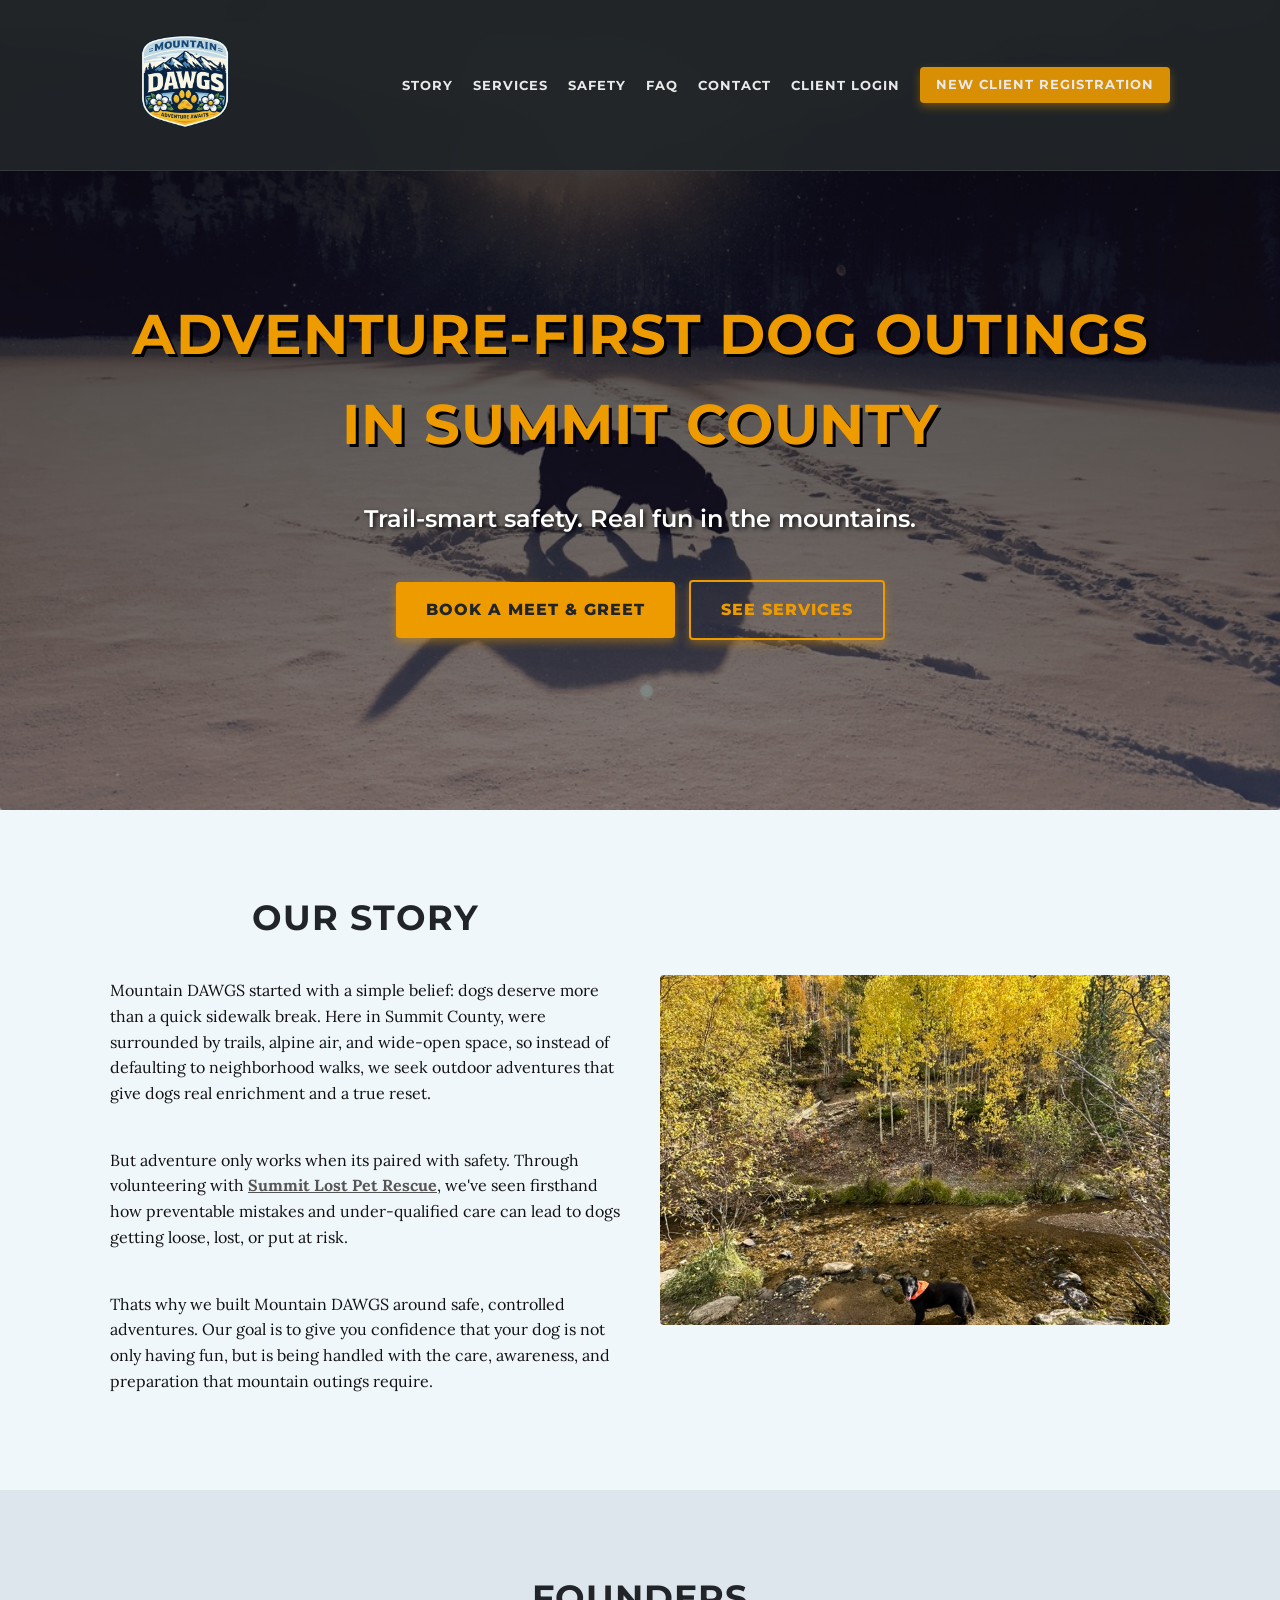
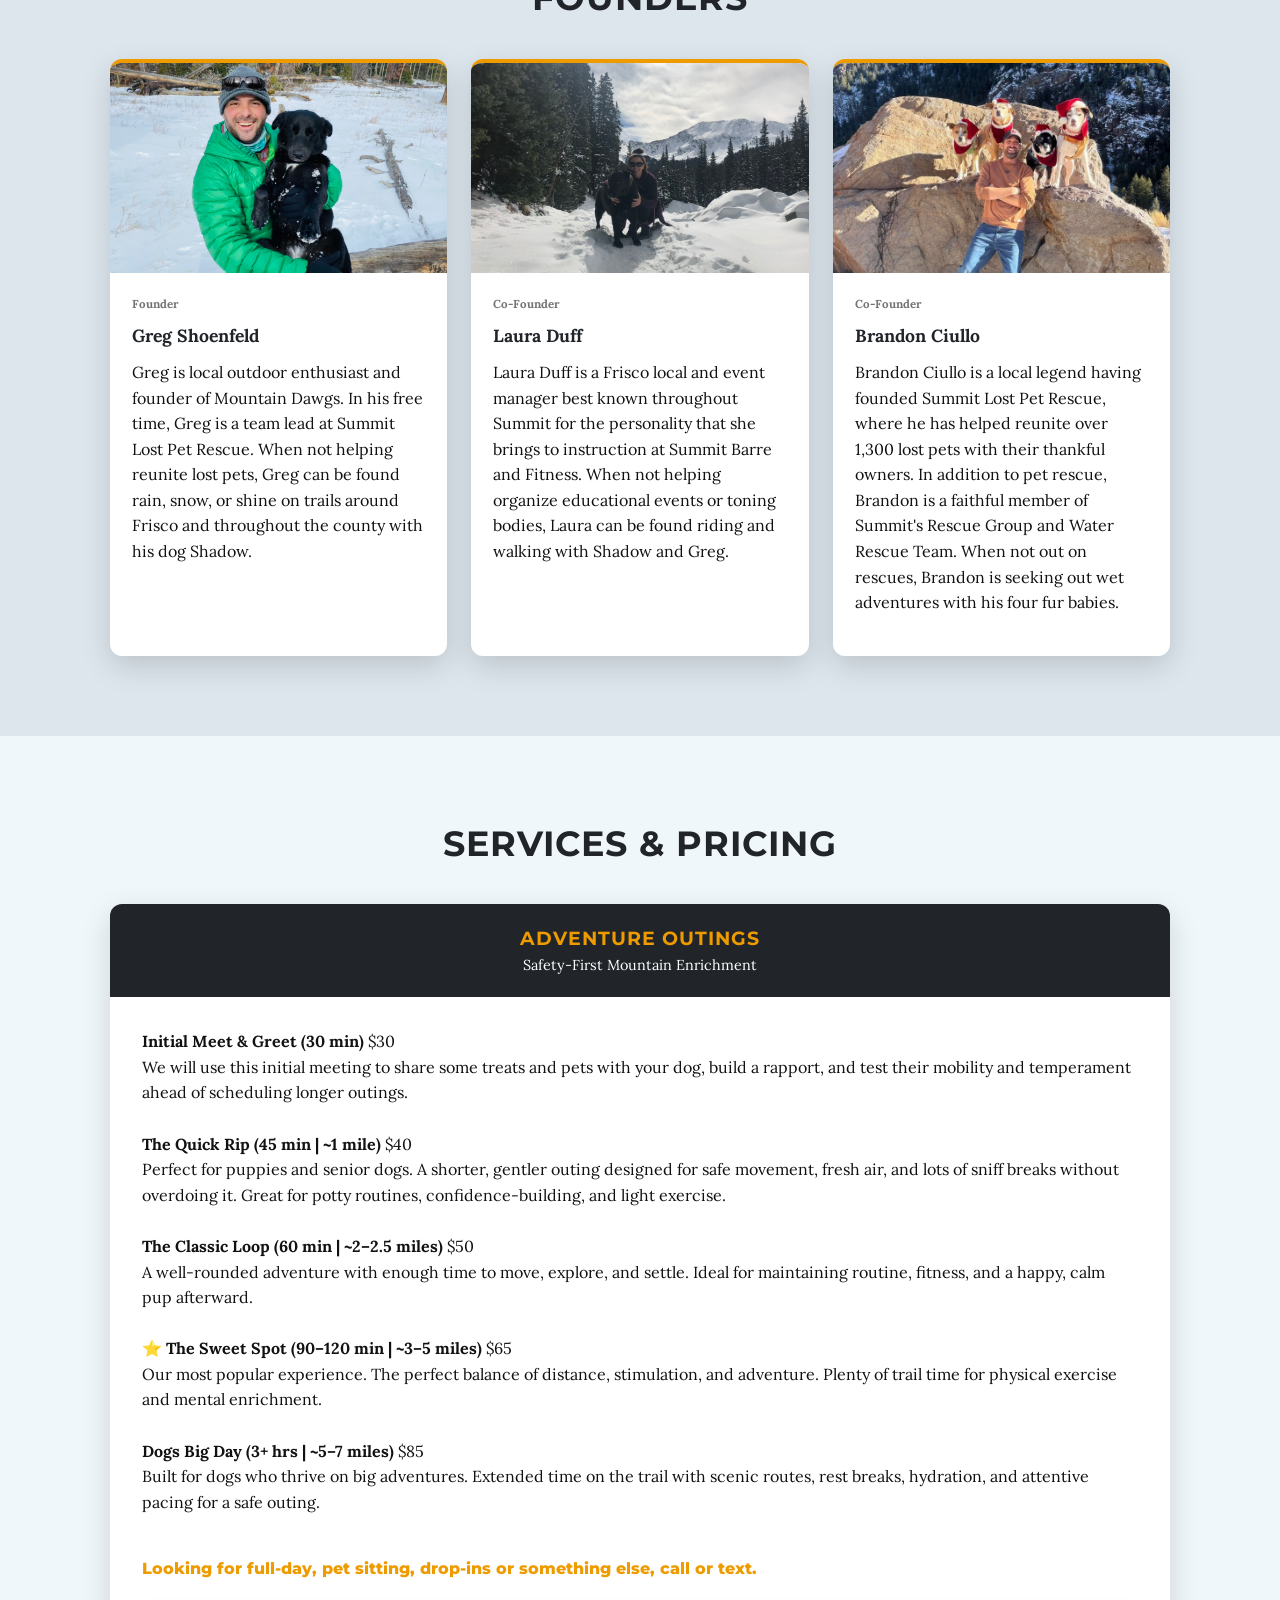
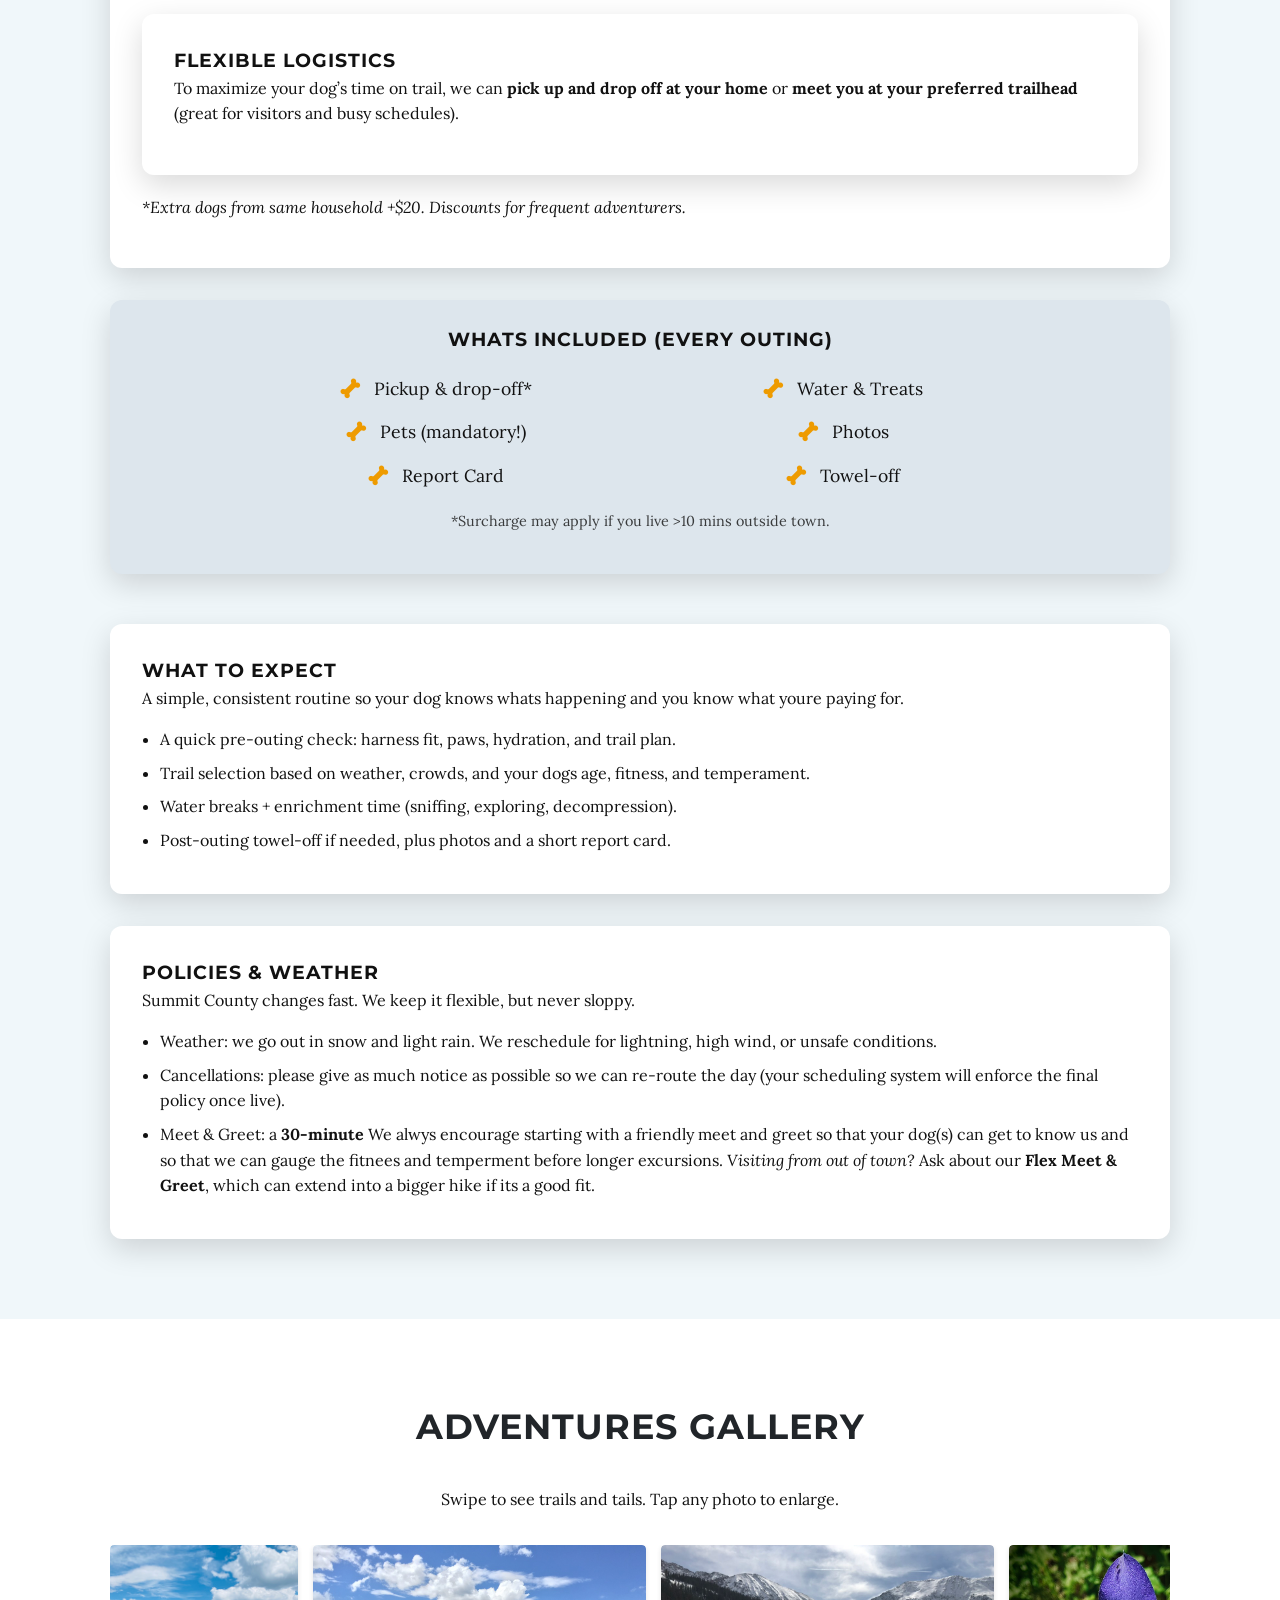
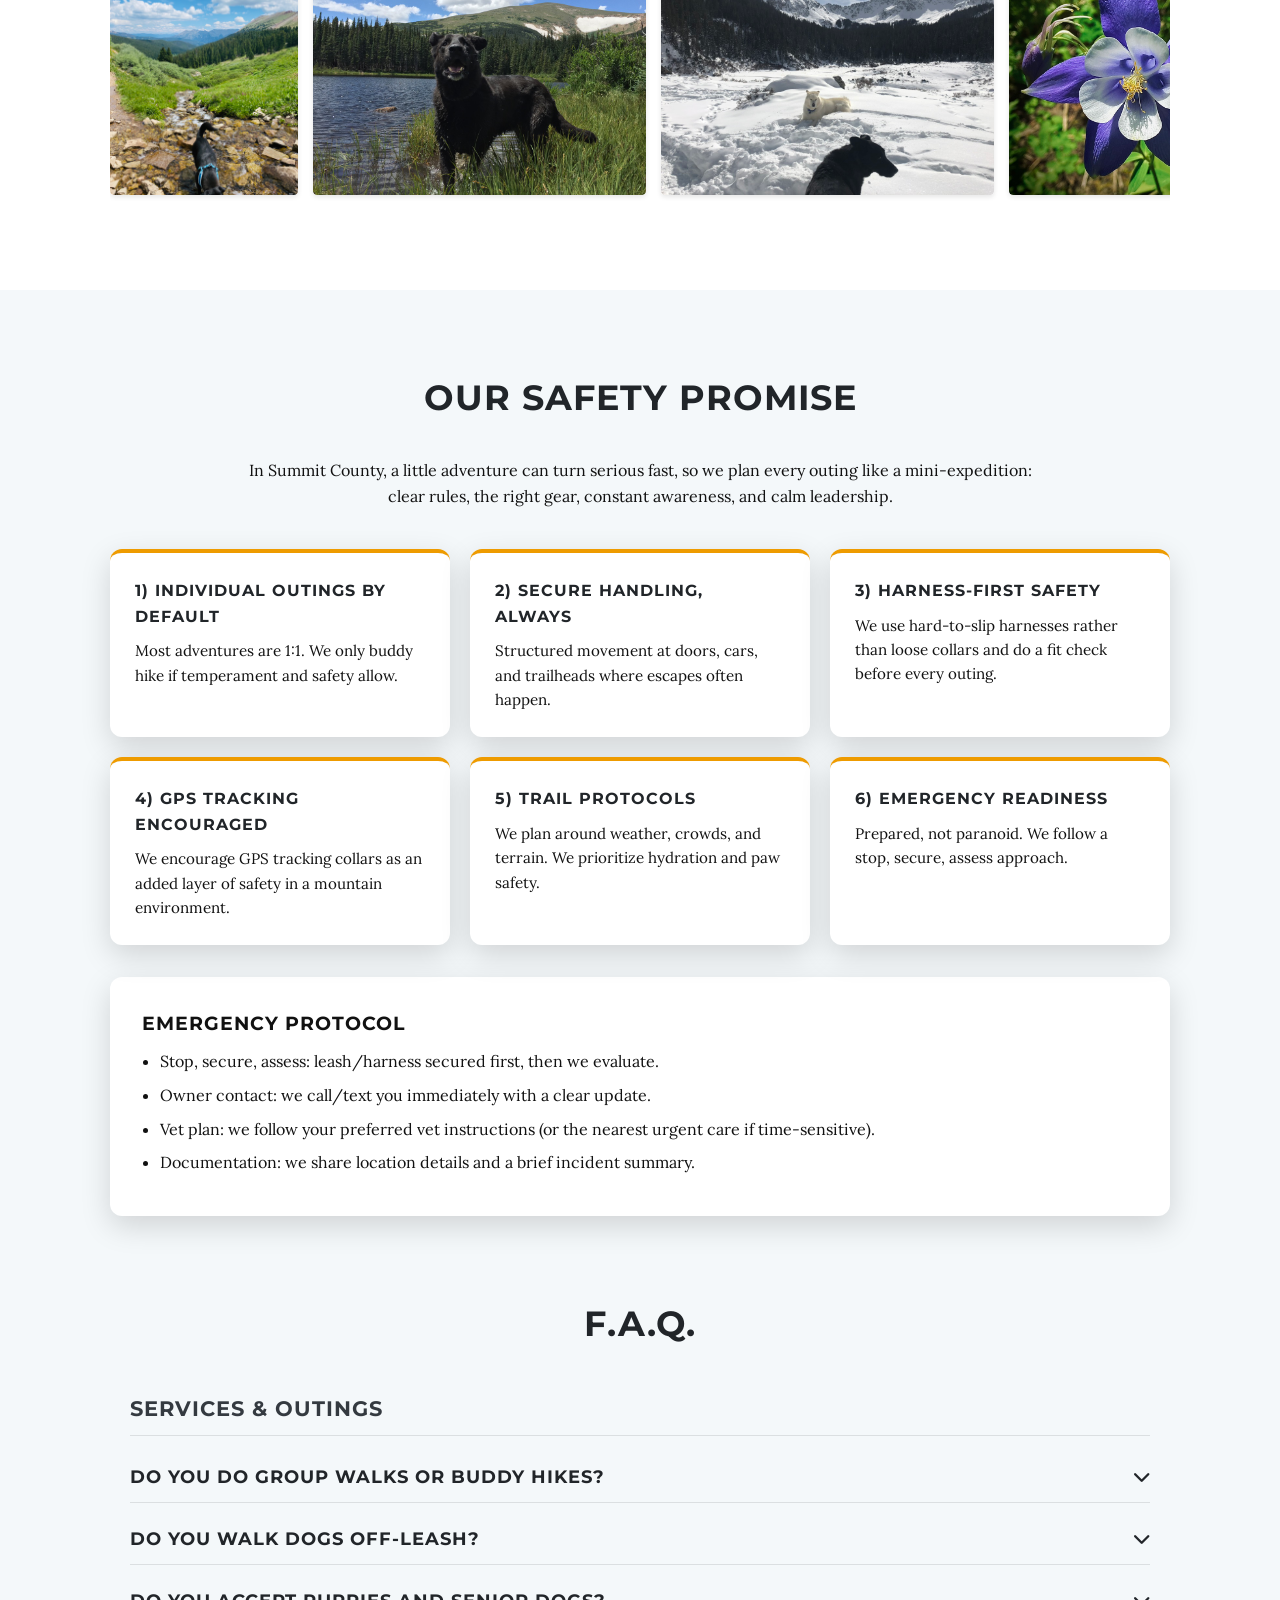
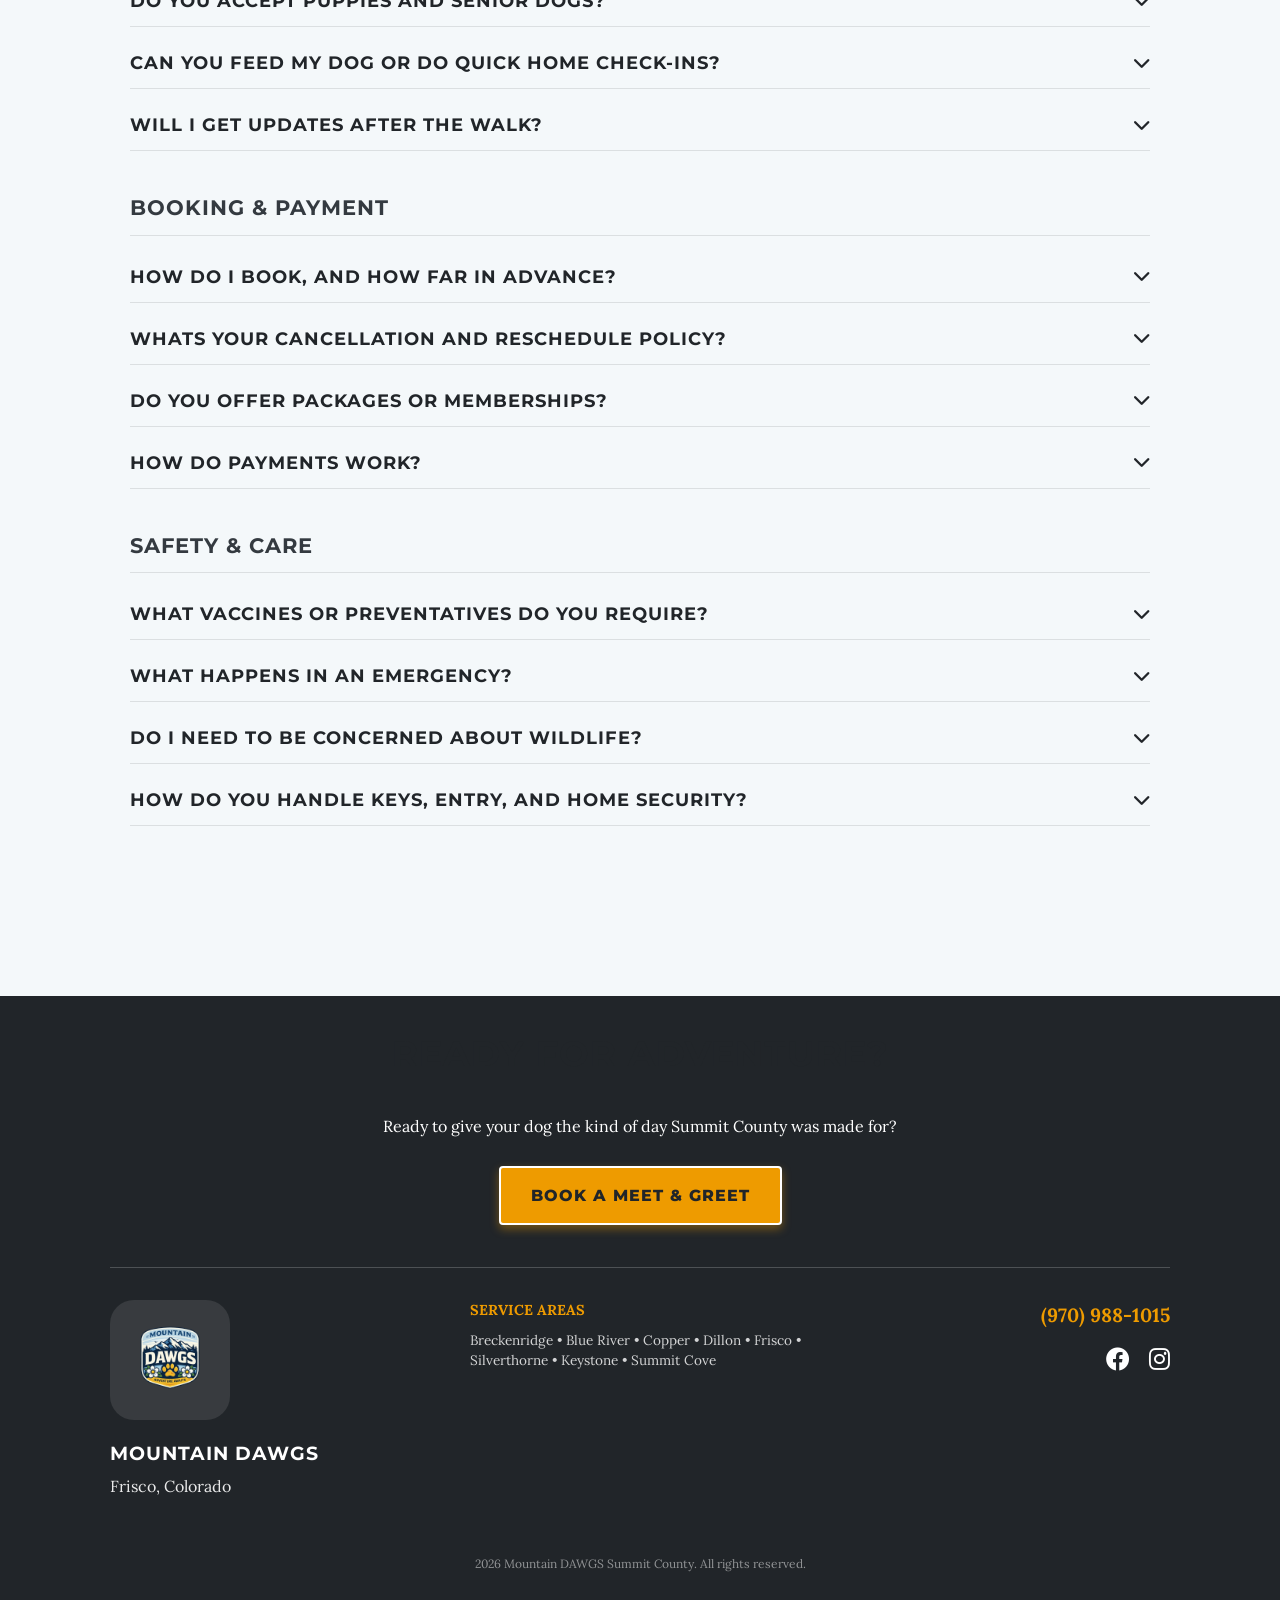
==== index.html @ 9ad0f48b "Update index.html" ====
<!DOCTYPE html>
<html lang="en">
<head>
<meta charset="utf-8"/>
<meta content="width=device-width, initial-scale=1.0" name="viewport"/>
<title>Mountain DAWGS | Summit County Dog Walking</title>
<meta content="Professional dog walking and adventure hiking in Summit County, Colorado. Serving Frisco, Breckenridge, Silverthorne, Dillon, Copper, and Keystone with GPS-tracked, safety-first mountain outings." name="description"/>
<meta content="dog walker Summit County, dog hiking Frisco, Breckenridge dog walking, pet services Silverthorne, adventure dog walks Colorado, dog sitting Dillon" name="keywords"/>
<meta content="Mountain DAWGS" name="author"/>

<meta content="Mountain DAWGS | Summit County Dog Adventures" property="og:title"/>
<meta content="Real mountain enrichment for your dog. GPS-tracked, safety-first outings in Frisco, Breckenridge, and beyond." property="og:description"/>
<meta content="website" property="og:type"/>
<meta content="https://www.mountaindawgs.co" property="og:url"/>
<meta content="images/logo.png" property="og:image"/>

<link href="https://fonts.googleapis.com" rel="preconnect"/>
<link crossorigin="" href="https://fonts.gstatic.com" rel="preconnect"/>
<link href="https://fonts.googleapis.com/css2?family=Lora:ital,wght@0,400;0,600;1,400&amp;family=Montserrat:wght@400;700;800&amp;display=swap" rel="stylesheet"/>
<link href="https://cdnjs.cloudflare.com/ajax/libs/font-awesome/6.0.0/css/all.min.css" rel="stylesheet"/>

<style>
        :root {
            /* --- "TRAIL RUNNER" PALETTE (Gold Edition) --- */
            --forest-green: #212529; 
            --slate-blue: #343A40;   
            --ochre: #EE9B00;        
            --cream: #F0F7FA;        
            --stone: #DDE6ED;        
            --text-dark: #111111;    
            --white: #ffffff;
            --space-xs: 8px;
            --space-sm: 16px;
            --space-md: 32px;
            --space-lg: 48px;
            --space-xl: 80px;
            --radius-std: 12px;
            --shadow-std: 0 10px 30px rgba(0,0,0,0.15);
        }

        * { box-sizing: border-box; margin: 0; padding: 0; }
        
        body {
            font-family: 'Lora', serif;
            background-color: var(--cream);
            color: var(--text-dark);
            line-height: 1.6;
        }

        h1, h2, h3, h4, .btn, .nav-links a, .nav-login, .faq-question, .faq-category-title {
            font-family: 'Montserrat', sans-serif;
            text-transform: uppercase;
            letter-spacing: 1px;
        }

        section { padding: var(--space-xl) 0; }
        
        h2 {
            color: var(--forest-green);
            font-size: 2.2rem;
            margin-bottom: var(--space-md);
            text-align: center;
        }

        p { margin-bottom: var(--space-sm); }

        a { color: var(--ochre); text-decoration: none; transition: 0.3s; }
        a:hover { color: #FFB703; }

        img { max-width: 100%; height: auto; border-radius: 4px; }

        .container {
            max-width: 1100px;
            margin: 0 auto;
            padding: 0 20px;
        }

        .btn {
            display: inline-block;
            padding: 15px 30px;
            background-color: var(--ochre);
            color: var(--forest-green);
            text-decoration: none;
            font-weight: 800;
            border-radius: 4px;
            transition: background 0.3s;
            margin: 10px 5px;
            cursor: pointer;
            border: none;
            box-shadow: 0 4px 10px rgba(238, 155, 0, 0.4);
        }
        .btn:hover { 
            background-color: #FFB703; 
            color: var(--forest-green); 
            transform: translateY(-2px);
        }
        
        .btn-outline {
            background-color: transparent;
            border: 2px solid var(--ochre);
            color: var(--ochre);
        }
        header .btn-outline {
            border: 2px solid var(--ochre);
            color: var(--ochre);
        }
        .btn-outline:hover { 
            background-color: var(--ochre); 
            color: var(--forest-green); 
        }

        /* Focus visible styles for accessibility */
        a:focus-visible, button:focus-visible {
            outline: 3px solid var(--ochre);
            outline-offset: 2px;
        }

        .navbar {
            position: fixed;
            top: 0;
            left: 0;
            width: 100%;
            background: rgba(33, 37, 41, 0.95);
            backdrop-filter: blur(10px);
            -webkit-backdrop-filter: blur(10px); /* iOS Safari support */
            border-bottom: 1px solid rgba(255,255,255,0.1);
            z-index: 1000;
            padding: 10px 0;
        }
        .nav-inner {
            display: flex;
            align-items: center;
            justify-content: space-between;
            gap: 16px;
        }
        
        .logo { 
            max-width: 150px; 
            height: auto; 
        }
        
        .nav-links {
            display: flex;
            align-items: center;
            gap: 20px;
            flex-wrap: wrap;
        }
        .nav-links a {
            color: var(--white);
            font-weight: 700;
            font-size: 0.82rem;
            opacity: 0.9;
        }
        .nav-links a:hover { opacity: 1; color: var(--ochre); }

        .nav-cta {
            display: flex;
            align-items: center;
            gap: 12px;
        }
        .nav-cta .btn {
            padding: 8px 16px;
            font-size: 0.8rem;
            margin: 0;
        }
        
        .nav-login {
            font-size: 0.75rem;
            font-weight: 700;
            color: var(--white);
            text-decoration: none;
            cursor: pointer;
        }
        .nav-login:hover { color: var(--ochre); }

        /* Hamburger Menu Styles */
        .hamburger {
            display: none;
            flex-direction: column;
            gap: 5px;
            background: transparent;
            border: none;
            cursor: pointer;
            padding: 8px;
            z-index: 1001;
            min-width: 44px;
            min-height: 44px;
            align-items: center;
            justify-content: center;
        }

        .hamburger span {
            width: 25px;
            height: 3px;
            background-color: var(--white);
            transition: all 0.3s ease;
            border-radius: 2px;
        }

        /* Hamburger animation when active */
        .hamburger.active span:nth-child(1) {
            transform: rotate(45deg) translate(8px, 8px);
        }

        .hamburger.active span:nth-child(2) {
            opacity: 0;
        }

        .hamburger.active span:nth-child(3) {
            transform: rotate(-45deg) translate(7px, -7px);
        }

        header {
            position: relative;
            height: 90vh;
            overflow: hidden;
            display: flex;
            align-items: center;
            justify-content: center;
            text-align: center;
            color: var(--white);
            padding-top: 80px;
        }
        .hero-bg {
            position: absolute;
            top: 0; left: 0;
            width: 100%; height: 100%;
            object-fit: cover;
            z-index: 0;
        }
        .hero-overlay {
            position: absolute;
            top: 0; left: 0;
            width: 100%; height: 100%;
            background: linear-gradient(to bottom, rgba(0,0,0, 0.8), rgba(0,0,0, 0.4));
            z-index: 1;
        }
        header .container { position: relative; z-index: 2; }
        
        header h1 {
            color: var(--ochre);
            font-size: 3.5rem;
            margin-bottom: 1rem;
            text-shadow: 3px 3px 0px rgba(0,0,0,1);
            padding-top: 50px;
            padding-bottom: 15px;
        }
        header p {
            font-size: 1.5rem;
            max-width: 700px;
            margin: 0 auto 2rem auto;
            font-family: 'Montserrat', sans-serif;
            font-weight: 600;
            text-shadow: 2px 2px 4px rgba(0,0,0,0.9);
        }

        .bg-stone { background-color: var(--stone); }

        .story-grid {
            display: grid; 
            grid-template-columns: 1fr 1fr;
            gap: 40px;
            align-items: center;
        }
        
        .story-grid > div {
            display: flex;
            flex-direction: column;
        }
        
        /* FIXED: Proper image container for About section */
        .about-images-container {
            display: flex;
            flex-direction: column;
            gap: 20px;
            height: 100%;
        }
        
        .story-grid > div > img {
            width: 100%;
            height: 100%;
            object-fit: cover;
            object-position: center;
            min-height: 200px;
            max-height: 350px;
        }
        
        /* FIXED: Images within container */
        .about-images-container > img {
            width: 100%;
            flex: 1;
            object-fit: cover;
            object-position: center;
        }
        
        .about-card, .service-card, .included-box, .info-card, .contact-card {
            background: var(--white);
            border-radius: var(--radius-std);
            padding: var(--space-md);
            box-shadow: var(--shadow-std);
        }

        .about-card { border-left: 5px solid var(--ochre); }

        /* Founders */
        .founders-grid {
            display: grid;
            grid-template-columns: repeat(3, minmax(0, 1fr));
            gap: 24px;
            margin-top: var(--space-md);
        }
        .profile-card {
            background: var(--white);
            border-radius: var(--radius-std);
            box-shadow: var(--shadow-std);
            overflow: hidden;
            display: flex;
            flex-direction: column;
            border-top: 4px solid var(--ochre);
        }
        .profile-media {
            width: 100%;
            aspect-ratio: 16 / 10;
            background: var(--stone);
            overflow: hidden;
        }
        .profile-media img {
            width: 100%;
            height: 100%;
            object-fit: cover;
            object-position: center;
            border-radius: 0;
        }
        .profile-body { padding: 22px 22px 24px 22px; }
        .profile-kicker {
            font-size: 0.72rem;
            font-weight: 800;
            color: rgba(0,0,0,0.55);
            margin-bottom: 8px;
        }
        .profile-name {
            font-size: 1.1rem;
            margin-bottom: 10px;
            color: var(--forest-green);
            font-weight: 800;
        }

        @media (max-width: 980px) {
            .founders-grid { grid-template-columns: 1fr; }
        }
        
        .service-card { padding: 0; overflow: hidden; margin-bottom: var(--space-md); }
        .service-header {
            background: var(--forest-green);
            color: var(--white);
            padding: 20px;
            text-align: center;
        }
        .service-header h3 { color: var(--ochre); }
        .service-body { padding: var(--space-md); }

        .price-table {
            width: 100%;
            border-collapse: collapse;
            margin: 20px 0;
        }
        .price-table td { padding: 10px; border-bottom: 1px solid #eee; }
        .price-table td:last-child { text-align: right; font-weight: bold; color: var(--forest-green); }

        .included-box {
            background: var(--stone);
            padding: 25px;
            text-align: center;
            margin-bottom: 50px;
        }
        
        .included-list {
            display: grid;
            grid-template-columns: 1fr 1fr;
            gap: 15px;
            list-style: none;
            padding: 0;
            margin: 20px auto;
            max-width: 800px;
        }
        .included-list li { text-align: center; font-size: 1.1rem; }
        .fa-bone { color: var(--ochre); margin-right: 8px; transform: rotate(-45deg); }

        .info-card { margin-top: var(--space-md); }
        .info-card ul { margin-left: 18px; margin-top: 10px; }
        .info-card li { margin: 8px 0; }

        .gallery-grid {
            display: flex;
            overflow-x: auto;
            gap: 15px;
            margin-top: var(--space-md);
            padding-bottom: 15px;
            scroll-snap-type: x mandatory; 
            -webkit-overflow-scrolling: touch; 
            scrollbar-width: thin;
            scrollbar-color: var(--ochre) var(--cream);
        }
        .gallery-item {
            height: 250px;
            flex: 0 0 auto; 
            scroll-snap-align: start;
            overflow: hidden;
            border-radius: 4px;
            box-shadow: 0 2px 5px rgba(0,0,0,0.1);
            position: relative;
        }
        .gallery-item img, .gallery-item video {
            height: 100%; width: auto; display: block;
        }
        .gallery-item img:hover { transform: scale(1.05); transition: transform 0.3s; }

        .safety-grid {
            display: grid;
            grid-template-columns: repeat(auto-fit, minmax(300px, 1fr));
            gap: 20px;
            margin-top: var(--space-md);
        }
        .safety-item {
            background: var(--white);
            padding: 25px;
            border-radius: var(--radius-std);
            border-top: 4px solid var(--ochre);
            box-shadow: var(--shadow-std);
        }
        .safety-item h4 { color: var(--forest-green); margin-bottom: 10px; font-size: 1rem; }
        .safety-item p { font-size: 0.95rem; margin-bottom: 0; }

        .rescue-banner {
            background-color: var(--white);
            color: var(--text-dark);
            padding: 40px;
            text-align: center;
            margin-top: var(--space-lg);
            border-radius: var(--radius-std);
            border: 3px solid var(--ochre);
            box-shadow: var(--shadow-std);
        }
        .rescue-logo { 
            max-width: 250px; 
            margin: 0 auto 20px auto; 
            display: block; 
        }
        .rescue-banner a { 
            color: var(--ochre); 
            font-weight: bold; 
            text-decoration: underline; 
        }
        .rescue-banner a:hover { color: var(--forest-green); }
        .rescue-phone {
            display: block;
            margin-top: 20px;
            font-size: 1.5rem;
            font-weight: 800;
            color: var(--forest-green);
            background: var(--stone);
            padding: 12px 24px;
            border-radius: 4px;
            width: fit-content;
            margin-left: auto;
            margin-right: auto;
            text-decoration: none;
            transition: 0.3s;
        }
        .rescue-phone:hover {
            background: var(--ochre);
            color: var(--forest-green);
        }

        .faq-category-title {
            color: var(--slate-blue);
            font-size: 1.3rem;
            margin-top: 40px;
            margin-bottom: 15px;
            border-bottom: 1px solid rgba(0,0,0,0.1);
            padding-bottom: 10px;
        }
        .faq-item {
            border-bottom: 1px solid rgba(0,0,0,0.1);
            margin-bottom: 10px;
        }
        .faq-question {
            width: 100%;
            text-align: left;
            background: none;
            border: none;
            padding: 15px 0;
            font-size: 1.1rem;
            font-weight: 700;
            color: var(--forest-green);
            cursor: pointer;
            display: flex;
            justify-content: space-between;
            align-items: center;
            transition: color 0.3s;
        }
        .faq-question:hover { color: var(--ochre); }
        .faq-answer {
            max-height: 0;
            overflow: hidden;
            transition: max-height 0.3s ease-out;
            opacity: 0;
        }
        .faq-answer p {
            padding-bottom: 20px;
            opacity: 0.9;
        }
        .faq-item.active .faq-answer {
            max-height: 500px;
            opacity: 1;
            transition: max-height 0.5s ease-in, opacity 0.5s ease-in;
        }
        .faq-icon {
            transition: transform 0.3s;
        }
        .faq-item.active .faq-icon {
            transform: rotate(180deg);
        }

        footer {
            background-color: var(--forest-green);
            color: var(--white);
            text-align: center;
            padding: 30px 20px;
        }
        .footer-bottom {
            margin-top: var(--space-md);
            border-top: 1px solid rgba(255,255,255,0.2); 
            padding-top: var(--space-md);
            display: flex;
            justify-content: space-between;
            align-items: flex-start;
            text-align: left;
            flex-wrap: wrap;
            gap: 20px;
        }
        .footer-col { flex: 1; min-width: 200px; }
        
        .footer-logo {
            max-width: 120px;
            background: rgba(255,255,255,0.1); 
            padding: 10px;
            border-radius: 20%;
            margin-bottom: 10px;
        }
        
        .service-areas {
            font-size: 0.85rem;
            line-height: 1.5;
            color: rgba(255,255,255,0.8);
        }
        .service-areas strong {
            display: block;
            margin-bottom: 8px;
            color: var(--ochre);
            text-transform: uppercase;
            font-size: 0.9rem;
        }
        .footer-contact-block { text-align: right; }
        .footer-phone {
            font-size: 1.2rem;
            color: var(--ochre);
            font-weight: bold;
            text-decoration: none;
            display: block;
            margin-bottom: 10px;
        }
        .social-icons a { color: var(--white); font-size: 1.5rem; margin-left: 15px; }
        .social-icons a:hover { color: var(--ochre); }
        .copyright {
            width: 100%;
            text-align: center;
            margin-top: 30px;
            font-size: 0.75rem;
            opacity: 0.5;
        }

        .lightbox {
            position: fixed;
            inset: 0;
            background: rgba(0,0,0,0.78);
            display: none;
            align-items: center; 
            justify-content: center;
            padding: 18px; 
            z-index: 9999;
        }
        .lightbox.open { display: flex; }
        .lightbox-inner {
            max-width: 1100px;
            width: 100%;
            background: rgba(255,255,255,0.06);
            border: 1px solid rgba(255,255,255,0.18);
            border-radius: 18px;
            overflow: hidden;
        }
        .lightbox-img { width: 100%; height: auto; display: block; }
        .lightbox-bar {
            display: flex;
            justify-content: space-between; 
            align-items: center;
            padding: 10px 12px;
            color: var(--white);
            font-family: 'Montserrat', sans-serif;
            text-transform: uppercase; 
            letter-spacing: 1px; 
            font-size: 0.75rem;
        }
        .lightbox-close {
            background: rgba(255,255,255,0.14);
            border: 1px solid rgba(255,255,255,0.24);
            color: var(--white);
            border-radius: 12px; 
            padding: 8px 10px;
            cursor: pointer;
            font-family: 'Montserrat', sans-serif; 
            text-transform: uppercase; 
            letter-spacing: 1px;
            font-size: 0.75rem;
        }

        /* FIXED: iPad Air breakpoint adjusted to 819px to prevent edge case */
        @media (max-width: 819px) {
            .hamburger { 
                display: flex; 
            }
            
            .nav-links {
                position: fixed;
                top: 70px;
                left: -100%;
                width: 100%;
                height: calc(100vh - 70px);
                background: rgba(33, 37, 41, 0.98);
                backdrop-filter: blur(10px);
                -webkit-backdrop-filter: blur(10px); /* iOS Safari support */
                flex-direction: column;
                align-items: center;
                justify-content: flex-start;
                padding-top: 40px;
                gap: 30px;
                transition: left 0.3s ease;
                z-index: 999;
                overflow-y: auto;
                -webkit-overflow-scrolling: touch; /* iOS momentum scrolling */
            }
            
            .nav-links.active {
                left: 0;
                display: flex !important;
            }
            
            .nav-links a {
                font-size: 1.2rem;
                padding: 10px 20px;
                width: 80%;
                text-align: center;
                border-bottom: 1px solid rgba(255,255,255,0.1);
            }
            
            .nav-login {
                display: block !important;
                font-size: 1rem;
                padding: 10px 20px;
                width: 80%;
                text-align: center;
                border: 2px solid var(--ochre);
                border-radius: 4px;
                margin-top: 20px;
            }
            
            .nav-cta {
                flex-direction: column;
                width: 80%;
                gap: 15px;
            }
            
            .nav-cta .btn {
                width: 100%;
                text-align: center;
                padding: 12px 20px;
                font-size: 0.9rem;
            }
            
            .logo { max-width: 140px; }
            
            header {
                padding-top: 70px;
                height: 100vh;
            }
            
            header h1 { 
                font-size: 2rem;
                padding-top: 20px;
            }
            
            header p {
                font-size: 1.2rem;
            }
            
            .story-grid { 
                grid-template-columns: 1fr;
                align-items: flex-start;
            }
            
            .story-grid > div > img,
            .about-images-container > img {
                min-height: 250px;
                max-height: 400px;
            }
            
            .included-list { grid-template-columns: 1fr; }
            .footer-bottom { flex-direction: column; text-align: center; }
            .footer-contact-block { text-align: center; }
            .social-icons a { margin: 0 10px; }
            .footer-logo { margin: 0 auto 10px auto; }
        }

        /* Extra small devices (older Android phones, iPhone SE 1st gen) */
        @media (max-width: 374px) {
            .container {
                padding: 0 15px;
            }
            
            header {
                padding-top: 65px;
            }
            
            header h1 {
                font-size: 1.75rem;
                padding-top: 15px;
            }
            
            header p {
                font-size: 1rem;
            }
            
            .btn {
                padding: 12px 20px;
                font-size: 0.85rem;
            }
            
            h2 {
                font-size: 1.8rem;
            }
            
            .nav-links a {
                font-size: 1.1rem;
            }
            
            .safety-grid {
                grid-template-columns: 1fr;
            }
        }

        /* Landscape orientation for mobile devices */
        @media (max-width: 819px) and (orientation: landscape) {
            header {
                height: auto;
                min-height: 100vh;
                padding-top: 60px;
                padding-bottom: 40px;
            }
            
            header h1 {
                font-size: 1.75rem;
                padding-top: 10px;
                margin-bottom: 0.5rem;
            }
            
            header p {
                font-size: 1rem;
                margin-bottom: 1rem;
            }
            
            .btn {
                padding: 10px 20px;
                margin: 5px 3px;
            }
            
            .nav-links {
                top: 60px;
                height: calc(100vh - 60px);
                padding-top: 20px;
                gap: 20px;
            }
            
            .nav-links a {
                padding: 8px 16px;
            }
        }

        /* iOS Safari specific fixes */
        @supports (-webkit-touch-callout: none) {
            /* iOS Safari only */
            header {
                min-height: -webkit-fill-available;
            }
            
            .nav-links {
                height: calc(100vh - 70px);
                height: calc(-webkit-fill-available - 70px);
            }
            
            /* Fix for iOS Safari backdrop-filter */
            .navbar {
                background: rgba(33, 37, 41, 0.98);
            }
        }

        /* Tablet specific adjustments (iPad Mini, small tablets) */
        @media (min-width: 768px) and (max-width: 819px) {
            .story-grid {
                grid-template-columns: 1fr 1fr;
            }
            
            .story-grid > div > img,
            .about-images-container > img {
                min-height: 300px;
                max-height: 450px;
            }
        }

        /* Small Android devices optimization */
        @media (max-width: 360px) {
            .navbar {
                padding: 8px 0;
            }
            
            .logo {
                max-width: 120px;
            }
            
            .hamburger {
                min-width: 40px;
                min-height: 40px;
            }
            
            header h1 {
                font-size: 1.6rem;
            }
            
            .gallery-item {
                height: 200px;
            }
            
            .price-table td {
                padding: 8px 5px;
                font-size: 0.9rem;
            }
        }

        /* Performance optimizations */
        @media (prefers-reduced-motion: reduce) {
            * {
                animation-duration: 0.01ms !important;
                animation-iteration-count: 1 !important;
                transition-duration: 0.01ms !important;
            }
        }
</style>
<script id="paws-localbusiness-schema" type="application/ld+json">{
  "@context": "https://schema.org",
  "@type": "LocalBusiness",
  "name": "Mountain DAWGS",
  "description": "Adventure-first dog outings in Summit County, Colorado. Safety-first hikes and enrichment walks with optional pickup/drop-off.",
  "areaServed": "Summit County, Colorado",
  "telephone/SMS": "+1-970-239-1710",
  "address": {
    "@type": "PostalAddress",
    "addressLocality": "Frisco",
    "addressRegion": "CO",
    "addressCountry": "US"
  },
  "url": "https://www.mountaindawgs.co",
  "image": "https://www.mountaindawgs.co/images/logo.png"
}</script>
</head>
<body>
<a class="skip-link" href="#main" style="position: absolute; left: -9999px;">Skip to content</a>

<nav class="navbar">
<div class="container">
    <div class="nav-inner">
        <img alt="Mountain DAWGS Logo" class="logo" src="images/logo.png" data-fallback="images/logo.png"/>
        
        <button class="hamburger" id="hamburgerBtn" aria-label="Toggle menu" aria-expanded="false">
            <span></span>
            <span></span>
            <span></span>
        </button>
        
        <div class="nav-links">
            <a href="#story">Story</a>
            <a href="#services">Services</a>
            <a href="#safety">Safety</a>
            <a href="#faq">FAQ</a>
            <a href="#contact">Contact</a>
            <a href="https://www.timetopet.com/portal/mountaindawgs" class="nav-login" target="_blank" rel="noopener">Client Login</a>
            <div class="nav-cta">
                <a href="https://www.timetopet.com/portal/mountaindawgs/create-account" class="btn" target="_blank" rel="noopener">New Client Registration</a>
            </div>
        </div>
        
        <div class="nav-cta" style="display: none;">
            <a href="https://www.timetopet.com/portal/mountaindawgs/create-account" class="btn" target="_blank" rel="noopener">New Client Registration</a>
            <a href="https://www.timetopet.com/portal/mountaindawgs" class="nav-login" target="_blank" rel="noopener">Client Login</a>
        </div>
    </div>
</div>
</nav>

<main id="main">
<header>
<img alt="Hero Background" class="hero-bg" src="images/hero-mountain.jpg" data-fallback="images/hero-mountain.jpg" loading="eager"/>
<div class="hero-overlay"></div>
<div class="container">
<h1>Adventure-First Dog Outings<br/>in Summit County</h1>
<p>Trail-smart safety. Real fun in the mountains.</p>
<a href="https://www.timetopet.com/portal/mountaindawgs/create-account" class="btn" target="_blank" rel="noopener">Book a Meet &amp; Greet</a>
<a class="btn btn-outline" href="#services">See Services</a>
</div>
</header>

<section id="story">
<div class="container">
<div class="story-grid">
<div>
<h2>Our Story</h2>
<p>Mountain DAWGS started with a simple belief: dogs deserve more than a quick sidewalk break. Here in Summit County, were surrounded by trails, alpine air, and wide-open space, so instead of defaulting to neighborhood walks, we seek outdoor adventures that give dogs real enrichment and a true reset.</p>
<br/>
<p>But adventure only works when its paired with safety. Through volunteering with <a href="https://www.lostpetrescue.org/" style="color: #555; text-decoration: underline;" target="_blank" rel="noopener"><strong>Summit Lost Pet Rescue</strong></a>, we've seen firsthand how preventable mistakes and under-qualified care can lead to dogs getting loose, lost, or put at risk.</p>
<br/>
<p>Thats why we built Mountain DAWGS around safe, controlled adventures. Our goal is to give you confidence that your dog is not only having fun, but is being handled with the care, awareness, and preparation that mountain outings require.</p>
</div>
<div>
<img alt="Dog at a mountain lake" src="images/lake-walk.jpg" data-fallback="images/lake-walk.jpg" loading="lazy"/>
</div>
</div>
</div>
</section>

<section class="bg-stone" id="about">
  <div class="container">
    <h2>Founders</h2>

    <div class="founders-grid">
      <!-- Founder 1 -->
      <article class="profile-card">
        <div class="profile-media">
          <img alt="Greg Shoenfeld with Shadow" src="images/greg-shadow.jpg" data-fallback="images/greg-shadow.jpg" loading="lazy"/>
        </div>
        <div class="profile-body">
          <div class="profile-kicker">Founder</div>
          <div class="profile-name">Greg Shoenfeld</div>
          <p>Greg is local outdoor enthusiast and founder of Mountain Dawgs. In his free time, Greg is a team lead at Summit Lost Pet Rescue. When not helping reunite lost pets, Greg can be found rain, snow, or shine on trails around Frisco and throughout the county with his dog Shadow.</p>
        </div>
      </article>

 <!-- Founder 2 -->
      <article class="profile-card">
        <div class="profile-media">
          <img alt="Laura Duff" src="images/lingbearbear.jpeg" data-fallback="images/lingbear2.jpeg" loading="lazy"/>
        </div>
        <div class="profile-body">
          <div class="profile-kicker">Co-Founder</div>
          <div class="profile-name">Laura Duff</div>
          <p>Laura Duff is a Frisco local and event manager best known throughout Summit for the personality that she brings to instruction at Summit Barre and Fitness. When not helping organize educational events or toning bodies, Laura can be found riding and walking with Shadow and Greg.</p>
        </div>
      </article>

      <!-- Founder 3 -->
      <article class="profile-card">
        <div class="profile-media">
          <img alt="Brandon Ciullo with his dogs" src="images/brandon.jpeg" data-fallback="images/brandon.jpeg" loading="lazy"/>
        </div>
        <div class="profile-body">
          <div class="profile-kicker">Co-Founder</div>
          <div class="profile-name">Brandon Ciullo</div>
          <p>Brandon Ciullo is a local legend having founded Summit Lost Pet Rescue, where he has helped reunite over 1,300 lost pets with their thankful owners. In addition to pet rescue, Brandon is a faithful member of Summit&apos;s Rescue Group and Water Rescue Team. When not out on rescues, Brandon is seeking out wet adventures with his four fur babies.</p>
        </div>
      </article>

    </div>
  </div>
</section>

<section id="services">
<div class="container">
<h2>Services &amp; Pricing</h2>
<div class="service-card">
<div class="service-header">
<h3>Adventure Outings</h3>
<p style="margin-bottom:0; font-size: 0.9rem;">Safety-First Mountain Enrichment</p>
</div>
<div class="service-body">
    <div class="services-list">
        <div class="service-tier">
            <div class="service-top-row">
                <span class="service-title"><strong>Initial Meet & Greet (30 min)</strong></span>
                <span class="service-price">$30</span>
            </div>
            <div class="service-desc">We will use this initial meeting to share some treats and pets with your dog, build a rapport, and test their mobility and temperament ahead of scheduling longer outings.</div>
        </div>
</br>

        <div class="service-tier">
            <div class="service-top-row">
                <span class="service-title"><strong>The Quick Rip (45 min | ~1 mile)</strong></span>
                <span class="service-price">$40</span>
            </div>
            <div class="service-desc">Perfect for puppies and senior dogs. A shorter, gentler outing designed for safe movement, fresh air, and lots of sniff breaks without overdoing it. Great for potty routines, confidence-building, and light exercise.</div>
        </div>
</br>

        <div class="service-tier">
            <div class="service-top-row">
                <span class="service-title"><strong>The Classic Loop (60 min | ~2–2.5 miles)</strong></span>
                <span class="service-price">$50</span>
            </div>
            <div class="service-desc">A well-rounded adventure with enough time to move, explore, and settle. Ideal for maintaining routine, fitness, and a happy, calm pup afterward.</div>
        </div>
</br>

        <div class="service-tier featured">
            <div class="service-top-row">
                <span class="service-title"><strong>⭐ The Sweet Spot (90–120 min | ~3–5 miles)</strong></span>
                <span class="service-price">$65</span>
            </div>
            <div class="service-desc">Our most popular experience. The perfect balance of distance, stimulation, and adventure. Plenty of trail time for physical exercise and mental enrichment.</div>
        </div>
</br>

        <div class="service-tier">
            <div class="service-top-row">
                <span class="service-title"><strong>Dogs Big Day (3+ hrs | ~5–7 miles)</strong></span>
                <span class="service-price">$85</span>
            </div>
            <div class="service-desc">Built for dogs who thrive on big adventures. Extended time on the trail with scenic routes, rest breaks, hydration, and attentive pacing for a safe outing.</div>
</br>
<p style="margin-top: 15px; color: var(--ochre); font-weight: 800; font-family: 'Montserrat', sans-serif;">Looking for full-day, pet sitting, drop-ins or something else, call or text.</p>        
</div>
        <div class="info-card" id="pickup-trailhead">
      <h3>Flexible Logistics</h3>
      <p>To maximize your dog’s time on trail, we can <strong>pick up and drop off at your home</strong> or <strong>meet you at your preferred trailhead</strong> (great for visitors and busy schedules).</p>    
</div>
    <p style="margin-top: 20px;"><em>*Extra dogs from same household +$20. Discounts for frequent adventurers.</em></p>
</div>
</div>
    </div>

<div class="included-box">
<h3>Whats Included (Every Outing)</h3>
<ul class="included-list">
<li><i class="fas fa-bone"></i> Pickup &amp; drop-off*</li>
<li><i class="fas fa-bone"></i> Water &amp; Treats</li>
<li><i class="fas fa-bone"></i> Pets (mandatory!)</li>
<li><i class="fas fa-bone"></i> Photos</li>
<li><i class="fas fa-bone"></i> Report Card</li>
<li><i class="fas fa-bone"></i> Towel-off</li>
</ul>
<p style="margin-top: 15px; font-size: 0.9rem; opacity: 0.8;">*Surcharge may apply if you live &gt;10 mins outside town.</p>
</div>

<div class="info-card" id="what-to-expect">
<h3>What to Expect</h3>
<p>A simple, consistent routine so your dog knows whats happening and you know what youre paying for.</p>
<ul>
<li>A quick pre-outing check: harness fit, paws, hydration, and trail plan.</li>
<li>Trail selection based on weather, crowds, and your dogs age, fitness, and temperament.</li>
<li>Water breaks + enrichment time (sniffing, exploring, decompression).</li>
<li>Post-outing towel-off if needed, plus photos and a short report card.</li>
</ul>
</div>

<div class="info-card" id="policies">
<h3>Policies &amp; Weather</h3>
<p>Summit County changes fast. We keep it flexible, but never sloppy.</p>
<ul>
<li>Weather: we go out in snow and light rain. We reschedule for lightning, high wind, or unsafe conditions.</li>
<li>Cancellations: please give as much notice as possible so we can re-route the day (your scheduling system will enforce the final policy once live).</li>
<li>Meet &amp; Greet: a <strong>30-minute</strong> We alwys encourage starting with a friendly meet and greet so that your dog(s) can get to know us and so that we can gauge the fitnees and temperment before longer excursions. <em>Visiting from out of town?</em> Ask about our <strong>Flex Meet &amp; Greet</strong>, which can extend into a bigger hike if its a good fit.</li>
</ul>
</div>
</div>
</section>

<section id="gallery" style="background-color: #fff;">
<div class="container">
<h2>Adventures Gallery</h2>
<p style="text-align: center; margin-bottom: 20px;">Swipe to see trails and tails. Tap any photo to enlarge.</p>
<div class="gallery-grid">
<div class="gallery-item"><img alt="Lake walk" src="images/B382DB74-62FC-4828-A0E7-091BAC0997FB_1_105_c.jpeg" loading="lazy"/></div>
<div class="gallery-item"><img alt="Lake walk" src="images/Bear_CBD.jpeg" loading="lazy"/></div>
<div class="gallery-item"><img alt="Dog to Dog" src="images/Bear_Taos.jpeg" loading="lazy"/></div>
<div class="gallery-item"><img alt="Columbine" src="images/Columbine.jpeg" loading="lazy"/></div>
<div class="gallery-item"><img alt="Snowy Trail Dog" src="images/image_0.jpg" loading="lazy"/></div>
<div class="gallery-item"><img alt="Bike dog" src="images/Shadow_Searle.jpeg" loading="lazy"/></div>
<div class="gallery-item"><img alt="Gore" src="images/gore.jpeg" loading="lazy"/></div>
<div class="gallery-item"><img alt="Snow dog" src="images/3254397E-E4CD-4342-A209-E09615A647CC_1_105_c.jpeg" loading="lazy"/></div>
<div class="gallery-item"><img alt="Action shot" src="images/Shadow_flyig.jpeg" loading="lazy"/></div>
<div class="gallery-item"><img alt="Hike view" src="images/Shadow_Daiseys.jpeg" loading="lazy"/></div>
<div class="gallery-item"><img alt="Biking with Dog" src="images/biking.jpg" loading="lazy"/></div>
<div class="gallery-item"><img alt="Swimming Dog" src="images/rainbow.jpg" loading="lazy"/></div>
</div>
</div>
</section>

<section id="safety" style="background-color: #f4f8fa;">
<div class="container">
<h2>Our Safety Promise</h2>
<p style="text-align: center; max-width: 800px; margin: 0 auto;">In Summit County, a little adventure can turn serious fast, so we plan every outing like a mini-expedition: clear rules, the right gear, constant awareness, and calm leadership.</p>
<div style="margin: 40px auto; max-width: 800px;"></div>
<div class="safety-grid">
<div class="safety-item">
<h4>1) Individual outings by default</h4>
<p>Most adventures are 1:1. We only buddy hike if temperament and safety allow.</p>
</div>
<div class="safety-item">
<h4>2) Secure handling, always</h4>
<p>Structured movement at doors, cars, and trailheads where escapes often happen.</p>
</div>
<div class="safety-item">
<h4>3) Harness-first safety</h4>
<p>We use hard-to-slip harnesses rather than loose collars and do a fit check before every outing.</p>
</div>
<div class="safety-item">
<h4>4) GPS tracking encouraged</h4>
<p>We encourage GPS tracking collars as an added layer of safety in a mountain environment.</p>
</div>
<div class="safety-item">
<h4>5) Trail protocols</h4>
<p>We plan around weather, crowds, and terrain. We prioritize hydration and paw safety.</p>
</div>
<div class="safety-item">
<h4>6) Emergency readiness</h4>
<p>Prepared, not paranoid. We follow a stop, secure, assess approach.</p>
</div>
</div>

<div class="info-card" id="emergency-protocol">
<h3>Emergency Protocol</h3>
<ul>
<li>Stop, secure, assess: leash/harness secured first, then we evaluate.</li>
<li>Owner contact: we call/text you immediately with a clear update.</li>
<li>Vet plan: we follow your preferred vet instructions (or the nearest urgent care if time-sensitive).</li>
<li>Documentation: we share location details and a brief incident summary.</li>
</ul>
</div>

<section id="faq">
    <div class="container">
        <h2>F.A.Q.</h2>
        
        <h3 class="faq-category-title">Services & Outings</h3>
        
        <div class="faq-item">
            <button class="faq-question">
                Do you do group walks or buddy hikes?
                <i class="fas fa-chevron-down faq-icon"></i>
            </button>
            <div class="faq-answer">
                <p>Our dog adventures are geared to small groups of 4 dogs or less. Often we will walk your dog individually or paired with our own dogs if appropriate.</p>
            </div>
        </div>

        <div class="faq-item">
            <button class="faq-question">
                Do you walk dogs off-leash?
                <i class="fas fa-chevron-down faq-icon"></i>
            </button>
            <div class="faq-answer">
                <p>Off-leash time is ony available on-request, if we have experience with the dog and have deemed them a candidate, and if they are wearing a GPS collar. We prioritize safety first and will assess your dogs recall, responsiveness, and comfort level before approving off-leash outings. If conditions change, we leash up, no debate.</p>
            </div>
        </div>

        <div class="faq-item">
            <button class="faq-question">
                Do you accept puppies and senior dogs?
                <i class="fas fa-chevron-down faq-icon"></i>
            </button>
            <div class="faq-answer">
                <p>Yes. We tailor outings to age and ability: puppies often do best with shorter, structured adventures, while seniors benefit from gentler routes, slower pacing, and extra breaks; well confirm whats appropriate during the meet-and-greet.</p>
            </div>
        </div>

        <div class="faq-item">
            <button class="faq-question">
                Can you feed my dog or do quick home check-ins?
                <i class="fas fa-chevron-down faq-icon"></i>
            </button>
            <div class="faq-answer">
                <p>Yes. We can add a quick home check-in for feeding, fresh water, potty breaks, and a little love; just leave clear instructions in your profile (amounts, routines, allergies) or message us ahead of time.</p>
            </div>
        </div>

        <div class="faq-item">
            <button class="faq-question">
                Will I get updates after the walk?
                <i class="fas fa-chevron-down faq-icon"></i>
            </button>
            <div class="faq-answer">
                <p>Yes. Though our app, you'll receive a report card after each outing that includes photos, notes on energy level, behavior, and bathroom breaks, and a route map of where we hiked.</p>
            </div>
        </div>

        <h3 class="faq-category-title">Booking & Payment</h3>

        <div class="faq-item">
            <button class="faq-question">
                How do I book, and how far in advance?
                <i class="fas fa-chevron-down faq-icon"></i>
            </button>
            <div class="faq-answer">
                <p>Book online or call us directly. We recommend 4872 hours notice, and even earlier for weekends, holidays, and peak vacation periods.</p>
            </div>
        </div>

        <div class="faq-item">
            <button class="faq-question">
                Whats your cancellation and reschedule policy?
                <i class="fas fa-chevron-down faq-icon"></i>
            </button>
            <div class="faq-answer">
                <p>Please cancel or reschedule at least 24 hours in advance; late cancellations are charged as a full visit since our outings are one-on-one and capacity is limited. If weather makes conditions unsafe during your scheduled time, well contact you to cancel, reschedule, or make other arrangements and you wont be charged.</p>
            </div>
        </div>

        <div class="faq-item">
            <button class="faq-question">
                Do you offer packages or memberships?
                <i class="fas fa-chevron-down faq-icon"></i>
            </button>
            <div class="faq-answer">
                <p>Yes. We offer pre-paid 10-packs and monthly subscriptions, which are great for consistent routines and priority scheduling during busy weeks.</p>
            </div>
        </div>

        <div class="faq-item">
            <button class="faq-question">
                How do payments work?
                <i class="fas fa-chevron-down faq-icon"></i>
            </button>
            <div class="faq-answer">
                <p>We collect a credit card in advance to keep on file in our secure payment system, and we charge at the conclusion of service (cash is also accepted at the time of service). We also offer pre-paid 10-packs and monthly subscriptions.</p>
            </div>
        </div>

        <h3 class="faq-category-title">Safety & Care</h3>

        <div class="faq-item">
            <button class="faq-question">
                What vaccines or preventatives do you require?
                <i class="fas fa-chevron-down faq-icon"></i>
            </button>
            <div class="faq-answer">
                <p>Rabies vaccination is required before service. In Summit County we also recommend DAP and Lepto (lots of stream-and-pond adventures), plus heartworm and flea/tick prevention.</p>
            </div>
        </div>

        <div class="faq-item">
            <button class="faq-question">
                What happens in an emergency?
                <i class="fas fa-chevron-down faq-icon"></i>
            </button>
            <div class="faq-answer">
                <p>We plan ahead for the unexpected by storing your emergency instructions in our system. If something happens, well contact you immediately, follow your guidance, and get prompt veterinary care if needed.</p>
            </div>
        </div>

        <div class="faq-item">
            <button class="faq-question">
                Do I need to be concerned about wildlife?
                <i class="fas fa-chevron-down faq-icon"></i>
            </button>
            <div class="faq-answer">
                <p>Summit County is home to a variety of wildlife, and most encounters are uneventful. If we see wildlife, we keep a safe distance so it stays a calm moment, not a chase; in known moose corridors and higher-activity areas, we keep dogs leashed and choose routes with safety in mind.</p>
            </div>
        </div>

        <div class="faq-item">
            <button class="faq-question">
                How do you handle keys, entry, and home security?
                <i class="fas fa-chevron-down faq-icon"></i>
            </button>
            <div class="faq-answer">
                <p>We store entry details securely in our scheduling system, and access is limited to Mountain DAWGS owners and your Adventure Guide on the day of service. For returning clients, we can let ourselves in/out when youre not available and follow any special instructions.</p>
            </div>
        </div>

    </div>
</section>

</main>

<footer id="contact">
<div class="container">
<h2>Ready for Adventure?</h2>
<p>Ready to give your dog the kind of day Summit County was made for?</p>
<a href="https://www.timetopet.com/portal/mountaindawgs/create-account" class="btn" style="border: 2px solid white;" target="_blank" rel="noopener">Book a Meet &amp; Greet</a>
<div class="footer-bottom">
<div class="footer-col">
<img alt="Mountain DAWGS Logo" class="footer-logo" src="images/logo.png" data-fallback="images/logo.png" loading="lazy"/>
<h3 style="margin-bottom: 5px; font-size: 1.2rem;">Mountain DAWGS</h3>
<p style="margin-bottom: 5px; opacity: 0.9;">Frisco, Colorado</p>
</div>
<div class="footer-col">
<div class="service-areas">
<strong>Service Areas</strong>
Breckenridge • Blue River • Copper • Dillon • Frisco • Silverthorne • Keystone • Summit Cove
</div>
</div>
<div class="footer-col footer-contact-block">
<a class="footer-phone" href="tel:9709881015">(970) 988-1015</a>
<div class="social-icons">
<a href="https://www.facebook.com/summitmountaindawgs/" target="_blank" rel="noopener" aria-label="Facebook"><i class="fab fa-facebook"></i></a>
<a href="https://www.instagram.com/mountaindawgs/" target="_blank" rel="noopener" aria-label="Instagram"><i class="fab fa-instagram"></i></a>
</div>
</div>
<div class="copyright"><span id="year"></span> Mountain DAWGS Summit County. All rights reserved.</div>
</div>
</div>
</footer>

<div aria-hidden="true" class="lightbox" id="lightbox">
<div class="lightbox-inner">
<div class="lightbox-bar">
<div id="lightboxCaption">Photo</div>
<button aria-label="Close lightbox" class="lightbox-close" id="lightboxClose" type="button">Close</button>
</div>
<img alt="Expanded gallery image" class="lightbox-img" id="lightboxImg"/>
</div>
</div>

<script>
    (function() {
      // Set copyright year
      var y = document.getElementById('year');
      if (y) y.textContent = new Date().getFullYear();

      // Hamburger Menu Toggle
      var hamburger = document.getElementById('hamburgerBtn');
      var navLinks = document.querySelector('.nav-links');
      
      if (hamburger && navLinks) {
        hamburger.addEventListener('click', function(e) {
          e.stopPropagation();
          var isExpanded = hamburger.getAttribute('aria-expanded') === 'true';
          hamburger.classList.toggle('active');
          navLinks.classList.toggle('active');
          hamburger.setAttribute('aria-expanded', !isExpanded);
          
          // Prevent body scroll when menu is open
          if (!isExpanded) {
            document.body.style.overflow = 'hidden';
          } else {
            document.body.style.overflow = '';
          }
        });
        
        // Close menu when clicking a link
        document.querySelectorAll('.nav-links a').forEach(function(link) {
          link.addEventListener('click', function() {
            hamburger.classList.remove('active');
            navLinks.classList.remove('active');
            hamburger.setAttribute('aria-expanded', 'false');
            document.body.style.overflow = '';
          });
        });
        
        // Close menu when clicking outside
        document.addEventListener('click', function(e) {
          if (navLinks.classList.contains('active') && 
              !hamburger.contains(e.target) && 
              !navLinks.contains(e.target)) {
            hamburger.classList.remove('active');
            navLinks.classList.remove('active');
            hamburger.setAttribute('aria-expanded', 'false');
            document.body.style.overflow = '';
          }
        });
        
        // Close menu on escape key
        document.addEventListener('keydown', function(e) {
          if (e.key === 'Escape' && navLinks.classList.contains('active')) {
            hamburger.classList.remove('active');
            navLinks.classList.remove('active');
            hamburger.setAttribute('aria-expanded', 'false');
            document.body.style.overflow = '';
          }
        });
      }

      // Lightbox functionality
      var lb = document.getElementById('lightbox');
      var lbImg = document.getElementById('lightboxImg');
      var lbCap = document.getElementById('lightboxCaption');
      var lbClose = document.getElementById('lightboxClose');

      function openLightbox(src, alt) {
        if (!lb || !lbImg) return;
        lbImg.src = src;
        lbCap.textContent = alt || 'Photo';
        lb.classList.add('open');
        lb.setAttribute('aria-hidden','false');
        document.body.style.overflow = 'hidden';
      }

      function closeLightbox() {
        if (!lb) return;
        lb.classList.remove('open');
        lb.setAttribute('aria-hidden','true');
        document.body.style.overflow = '';
      }

      document.querySelectorAll('#gallery .gallery-item img').forEach(function(img) {
        img.style.cursor = 'zoom-in';
        img.addEventListener('click', function() {
          openLightbox(img.getAttribute('src'), img.getAttribute('alt'));
        });
      });

      if (lbClose) lbClose.addEventListener('click', closeLightbox);
      if (lb) lb.addEventListener('click', function(e) {
        if (e.target === lb) closeLightbox();
      });

      document.addEventListener('keydown', function(e) {
        if (e.key === 'Escape') closeLightbox();
      });

      // Image fallback functionality
      document.querySelectorAll('img[data-fallback]').forEach(function(img) {
        img.addEventListener('error', function() {
          if (img.dataset.fallback && !img.dataset.fallbackTried) {
            img.dataset.fallbackTried = '1';
            img.src = img.dataset.fallback;
          }
        });
      });

      // FAQ accordion functionality
      var acc = document.getElementsByClassName("faq-question");
      for (var i = 0; i < acc.length; i++) {
        acc[i].addEventListener("click", function() {
          this.parentNode.classList.toggle("active");
        });
      }
    })();
</script>
</body>
</html>
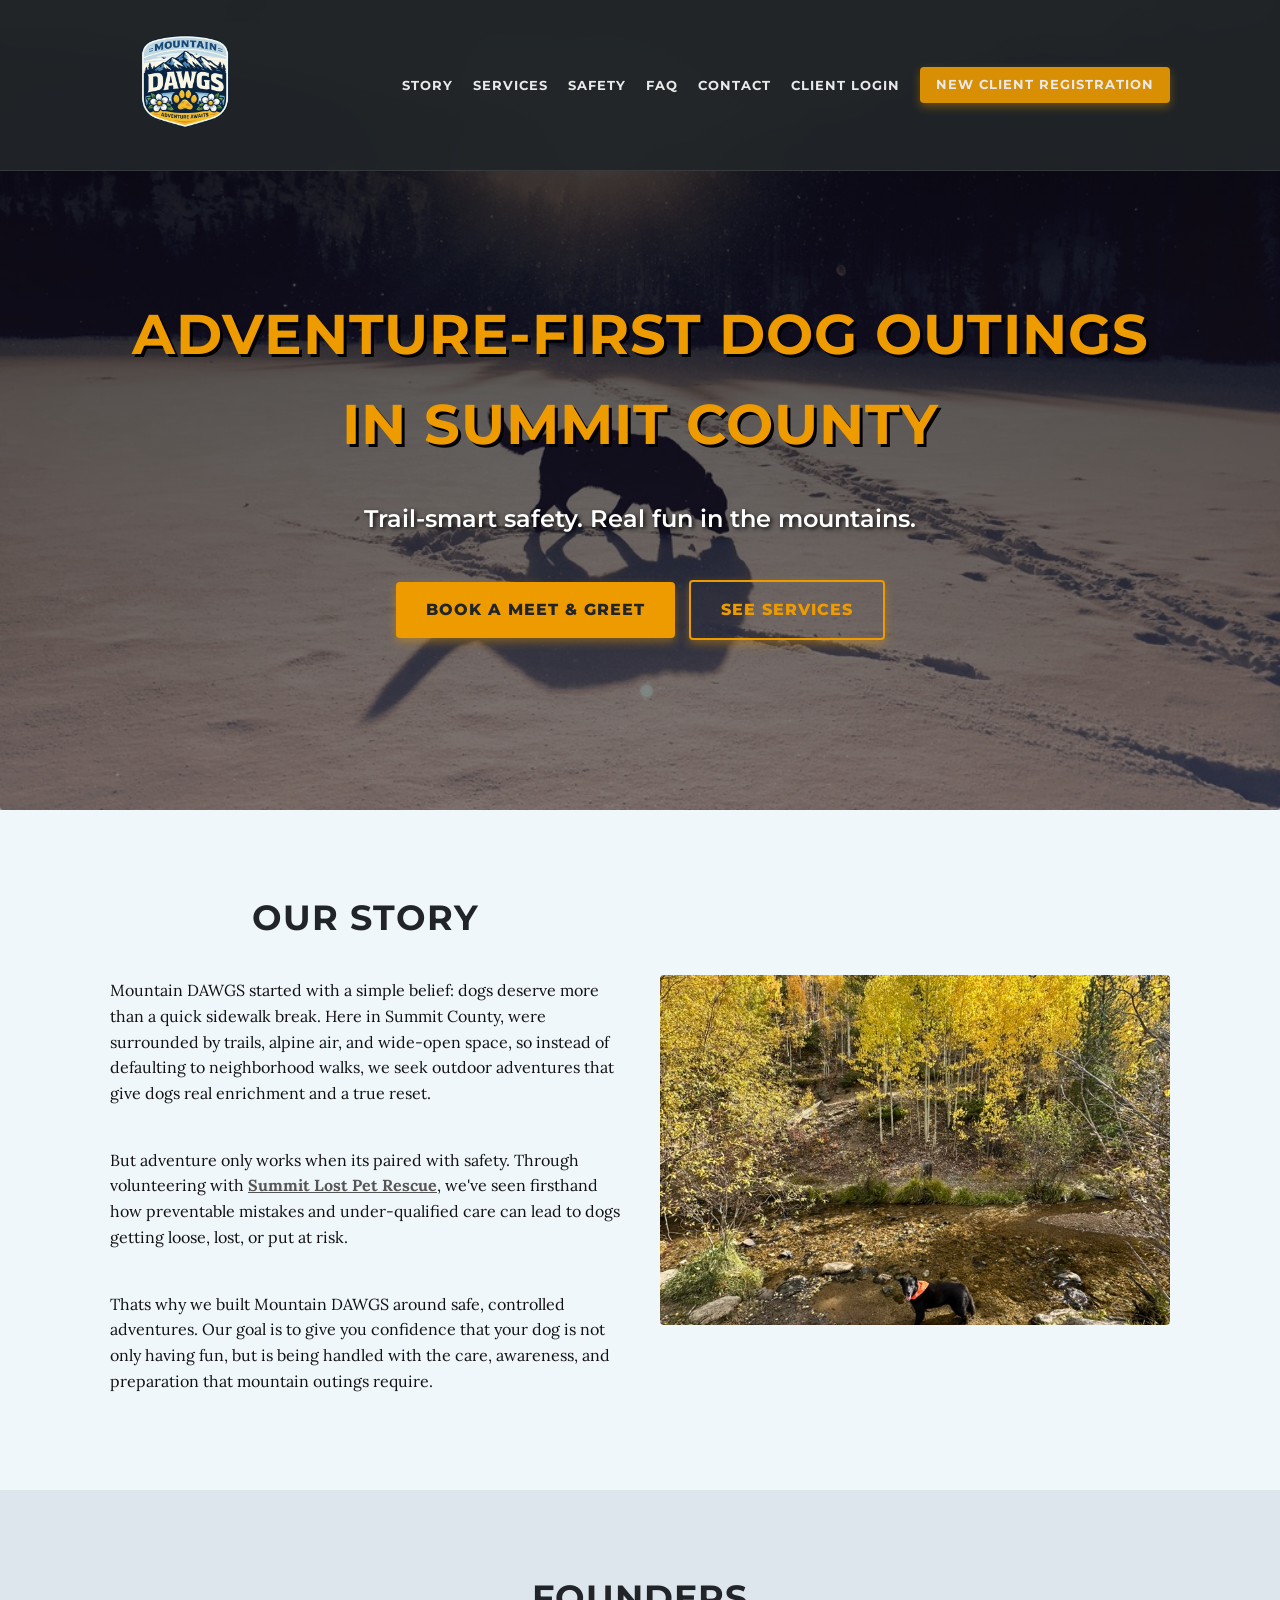
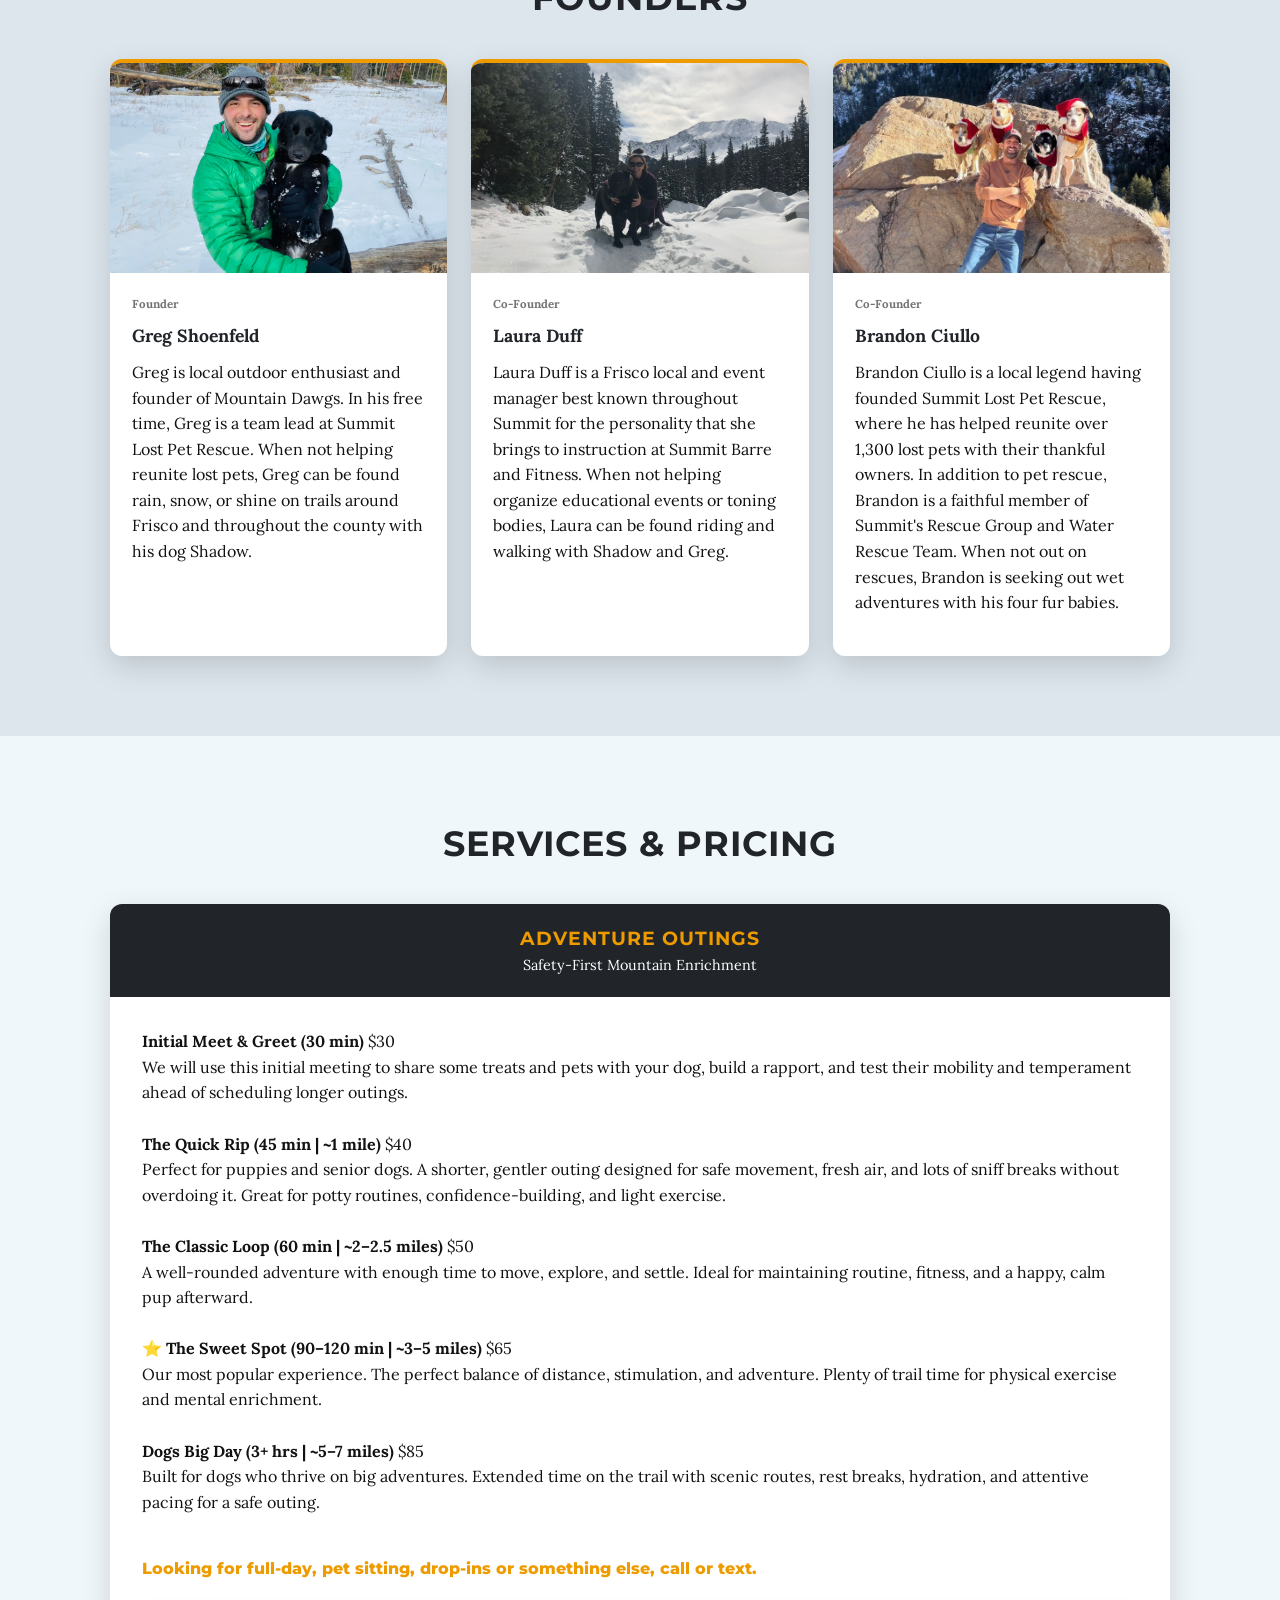
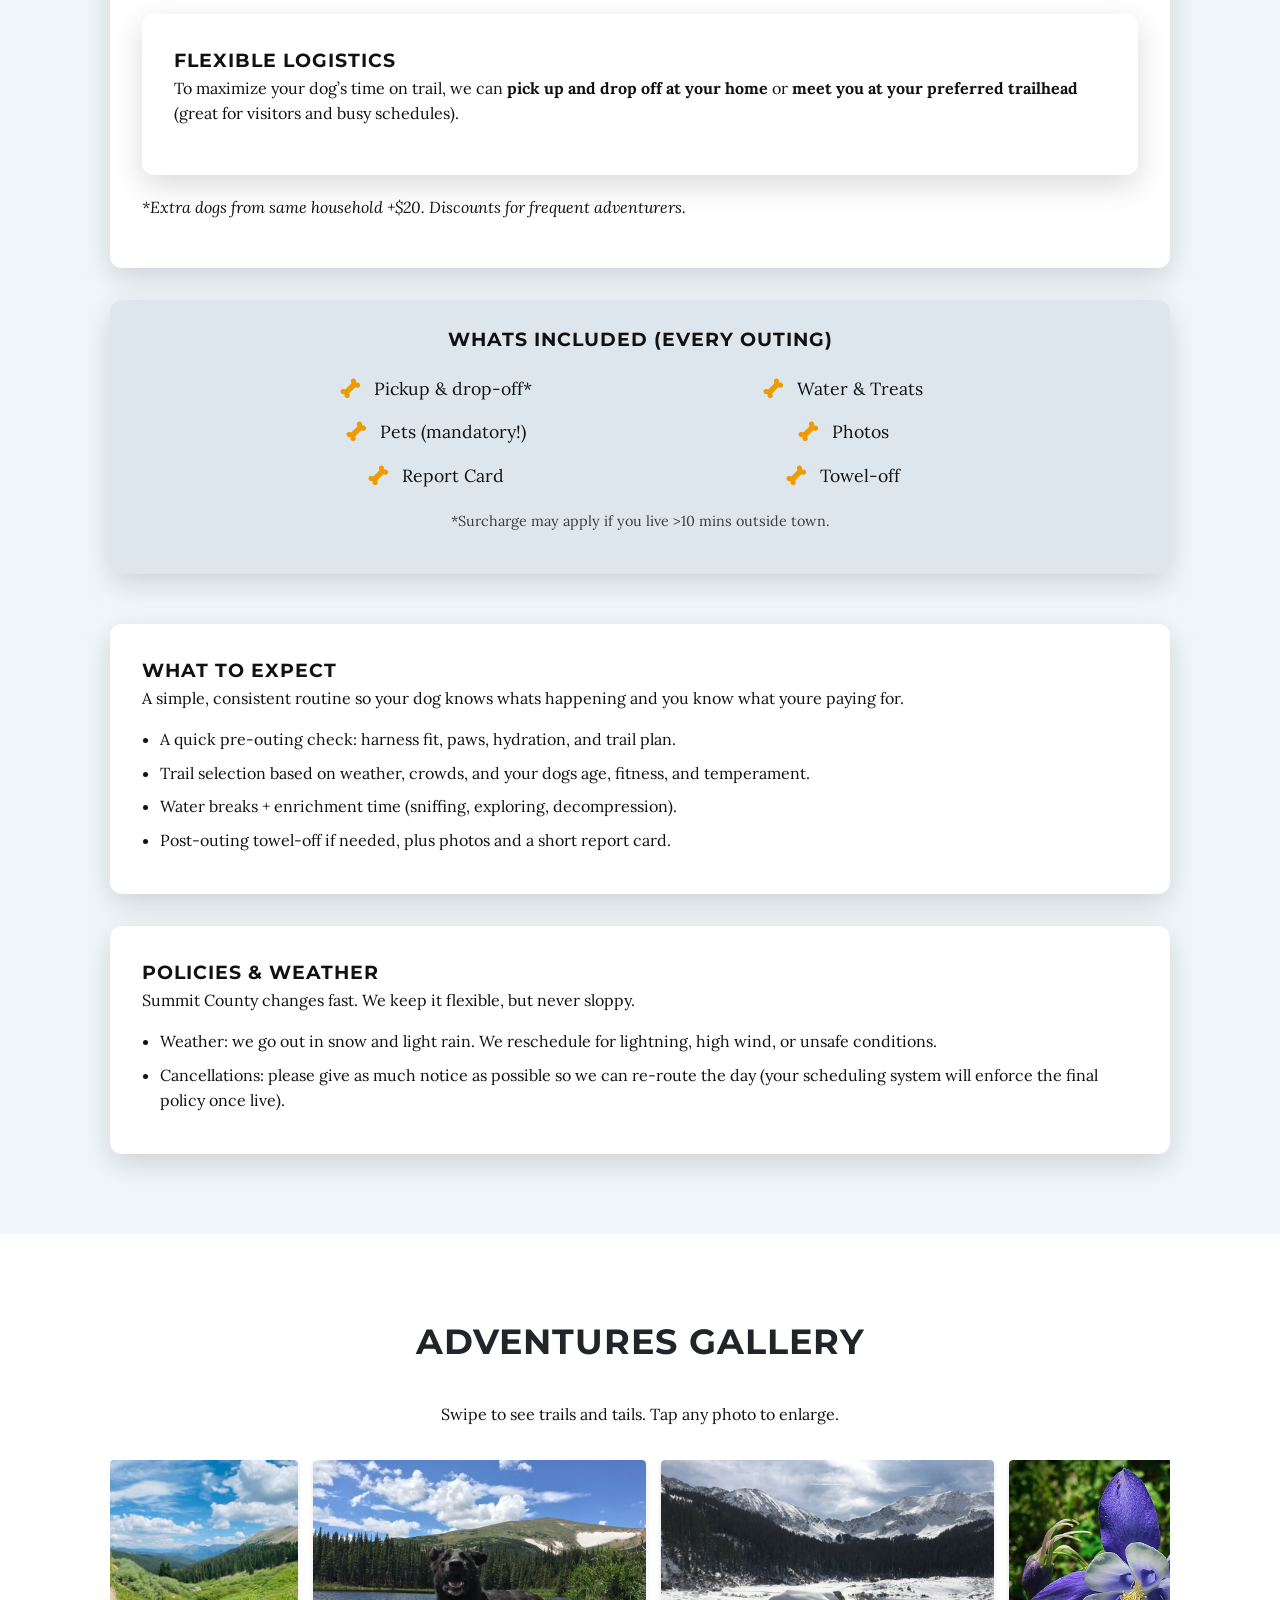
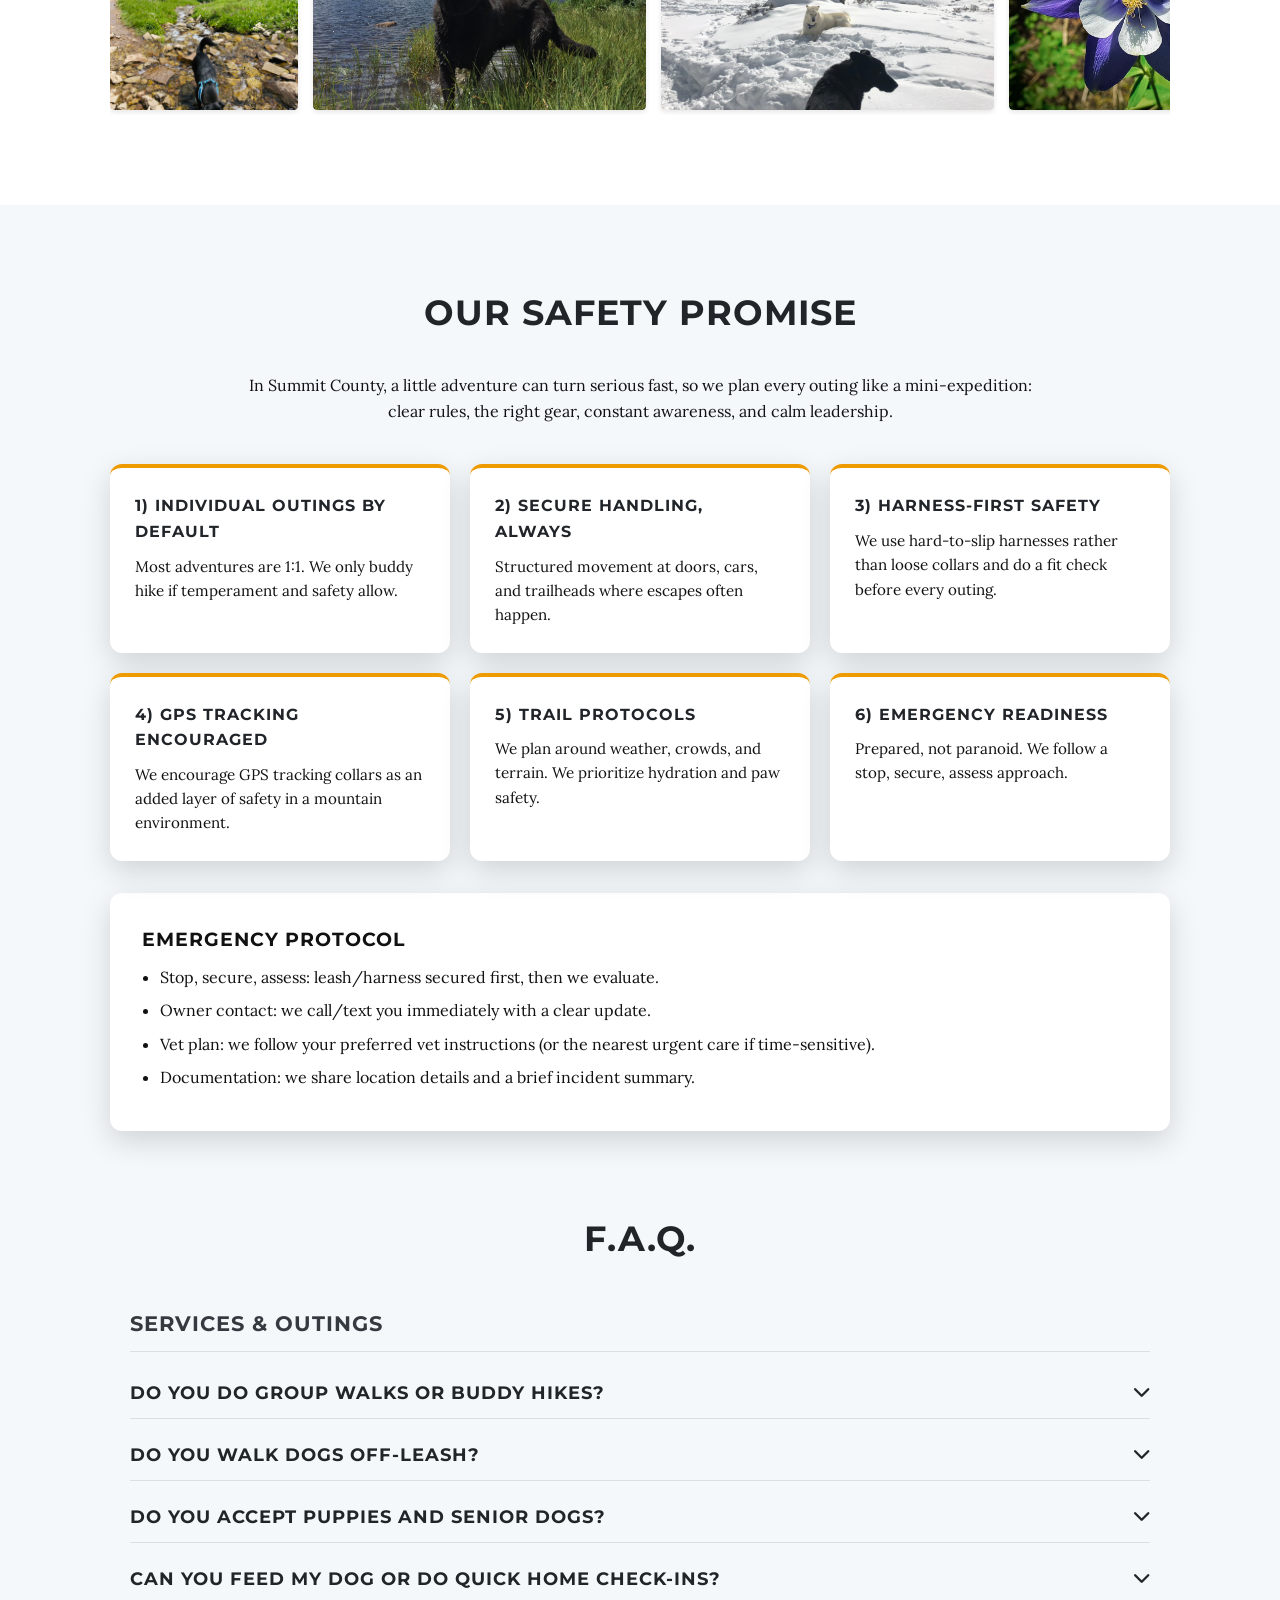
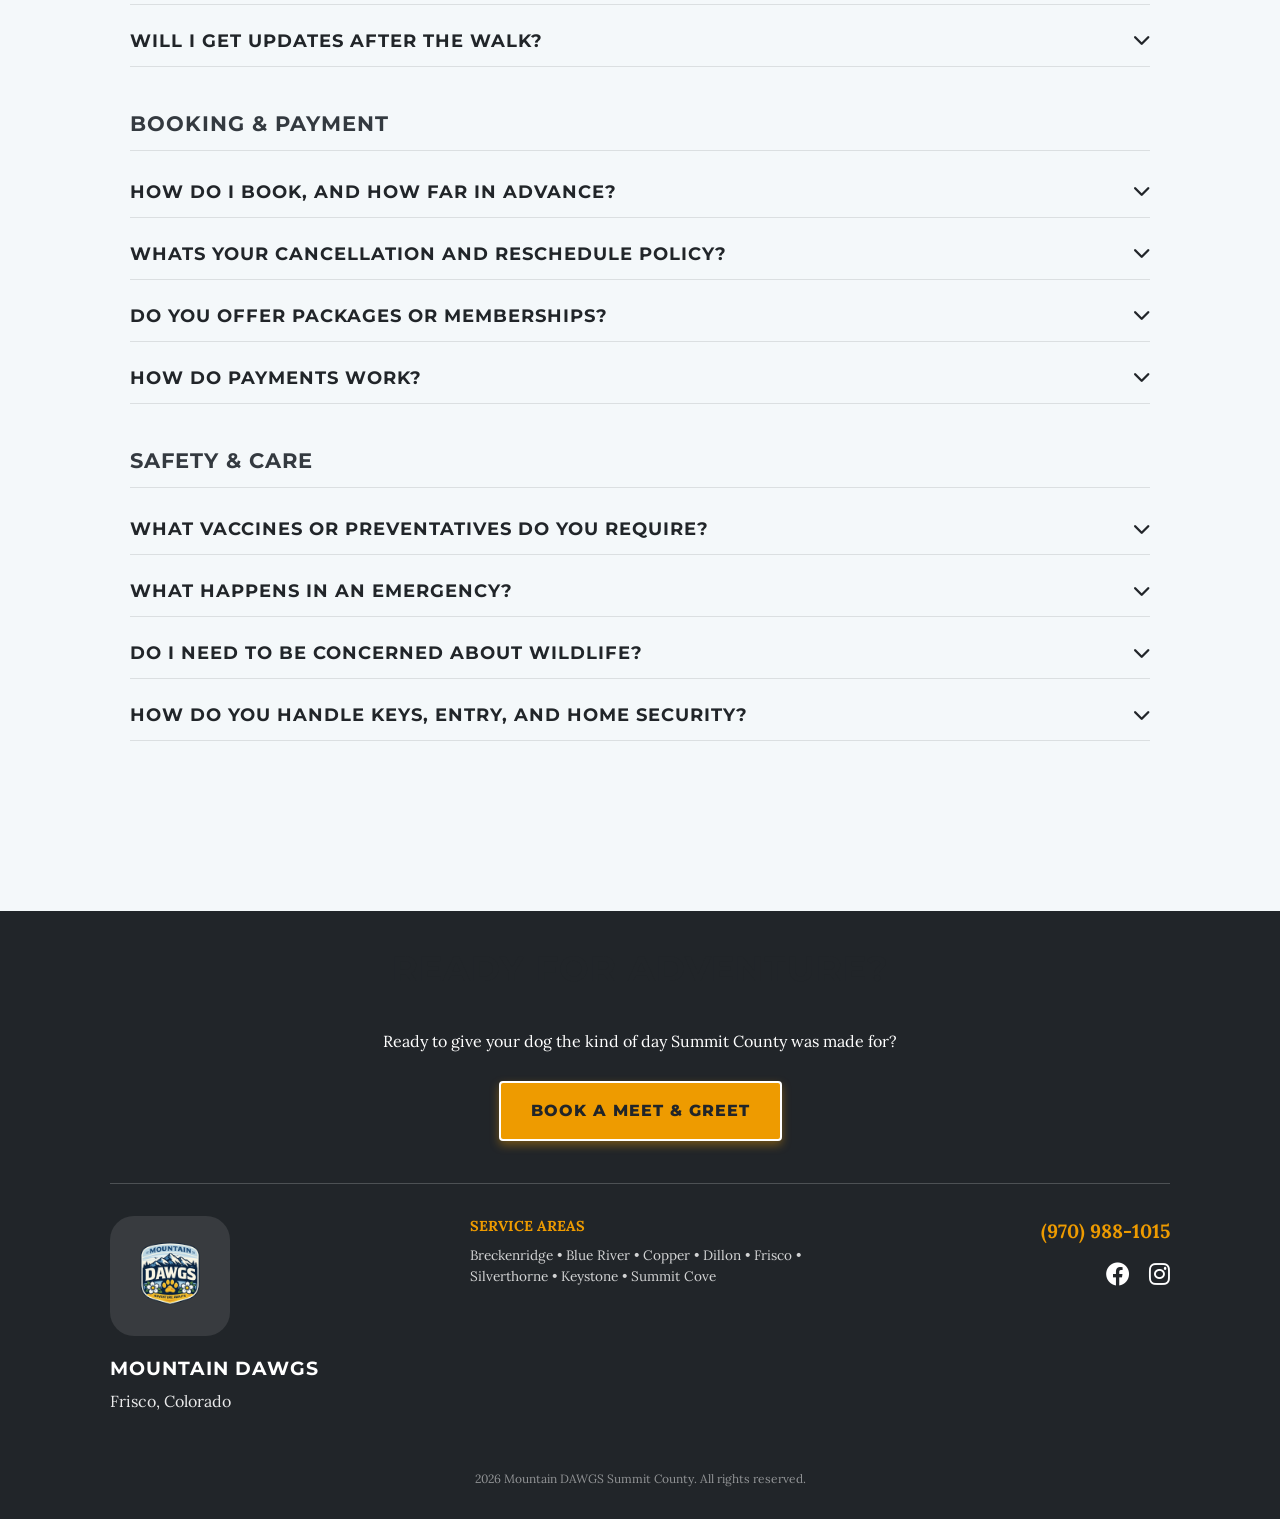
==== commit 7ad01d33: "Update index.html" ====
--- a/index.html
+++ b/index.html
@@ -1084,7 +1084,6 @@
 <ul>
 <li>Weather: we go out in snow and light rain. We reschedule for lightning, high wind, or unsafe conditions.</li>
 <li>Cancellations: please give as much notice as possible so we can re-route the day (your scheduling system will enforce the final policy once live).</li>
-<li>Meet &amp; Greet: a <strong>30-minute</strong> We alwys encourage starting with a friendly meet and greet so that your dog(s) can get to know us and so that we can gauge the fitnees and temperment before longer excursions. <em>Visiting from out of town?</em> Ask about our <strong>Flex Meet &amp; Greet</strong>, which can extend into a bigger hike if its a good fit.</li>
 </ul>
 </div>
 </div>
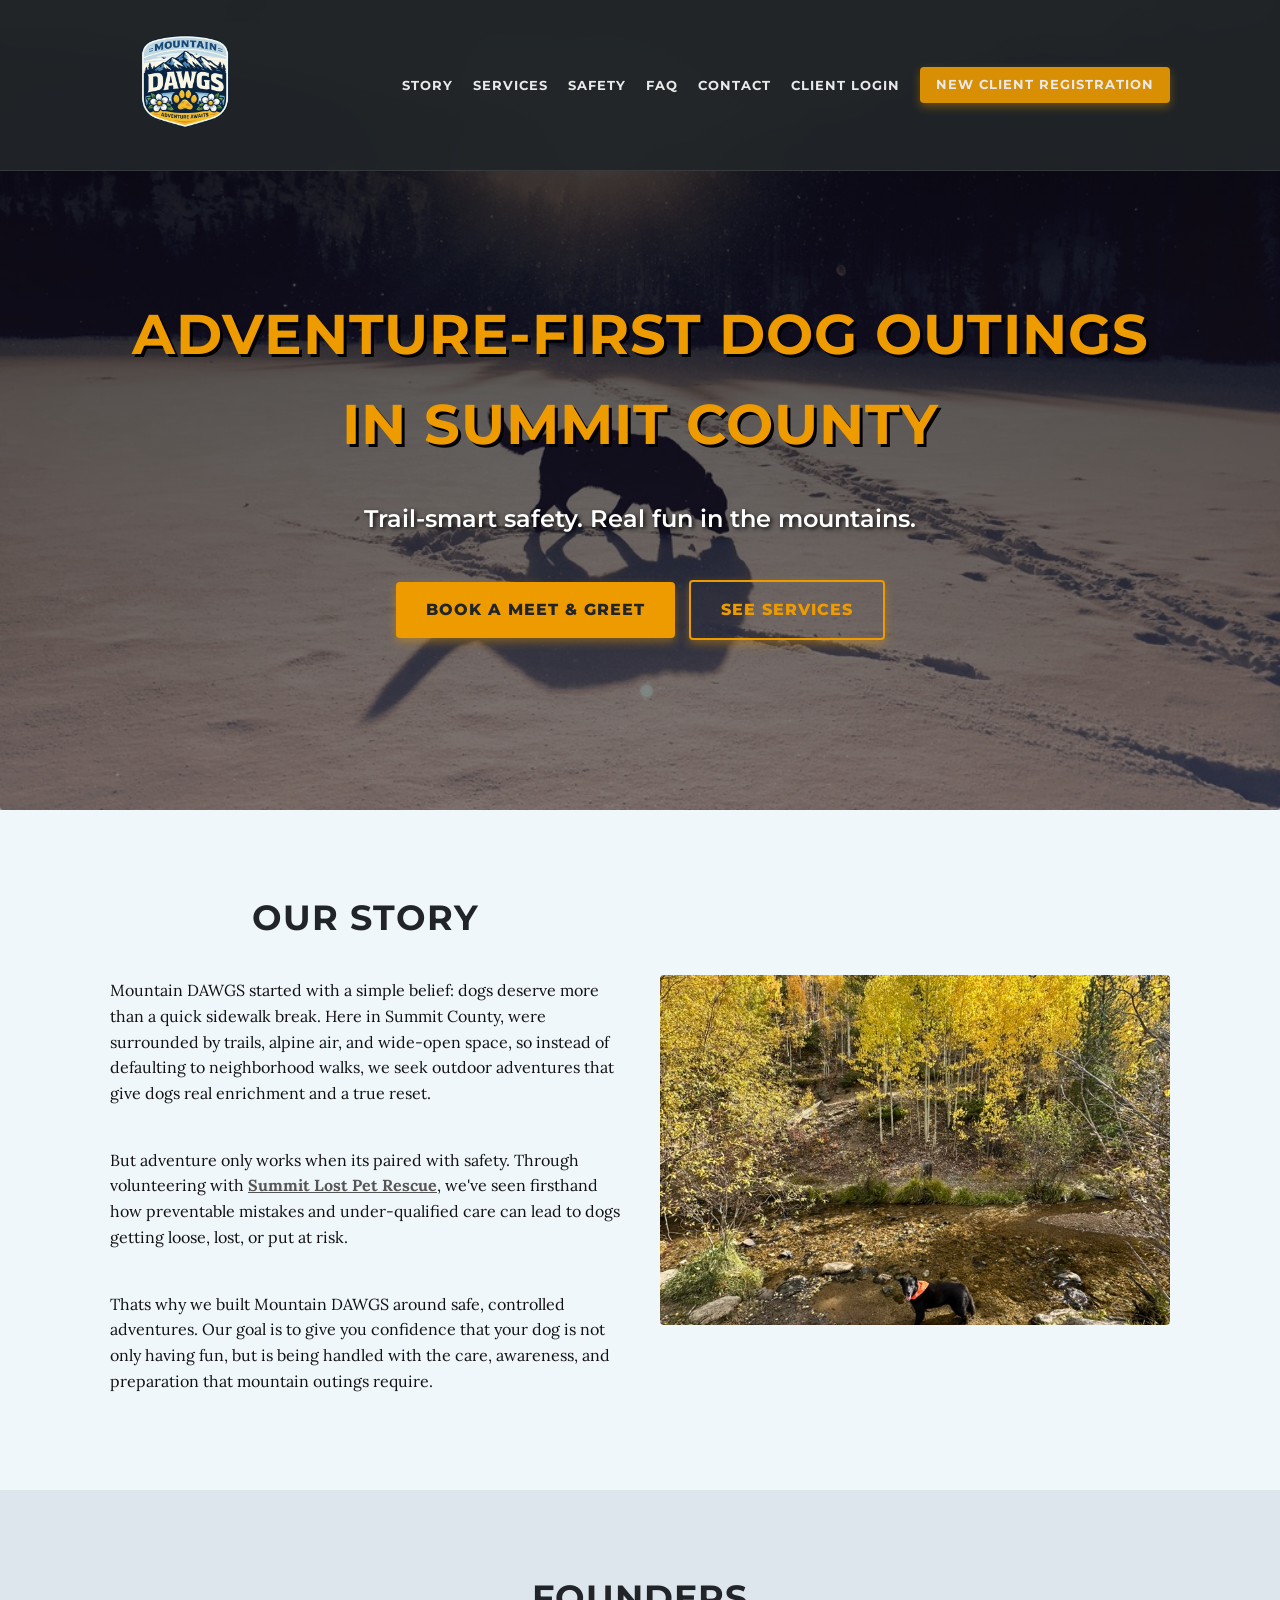
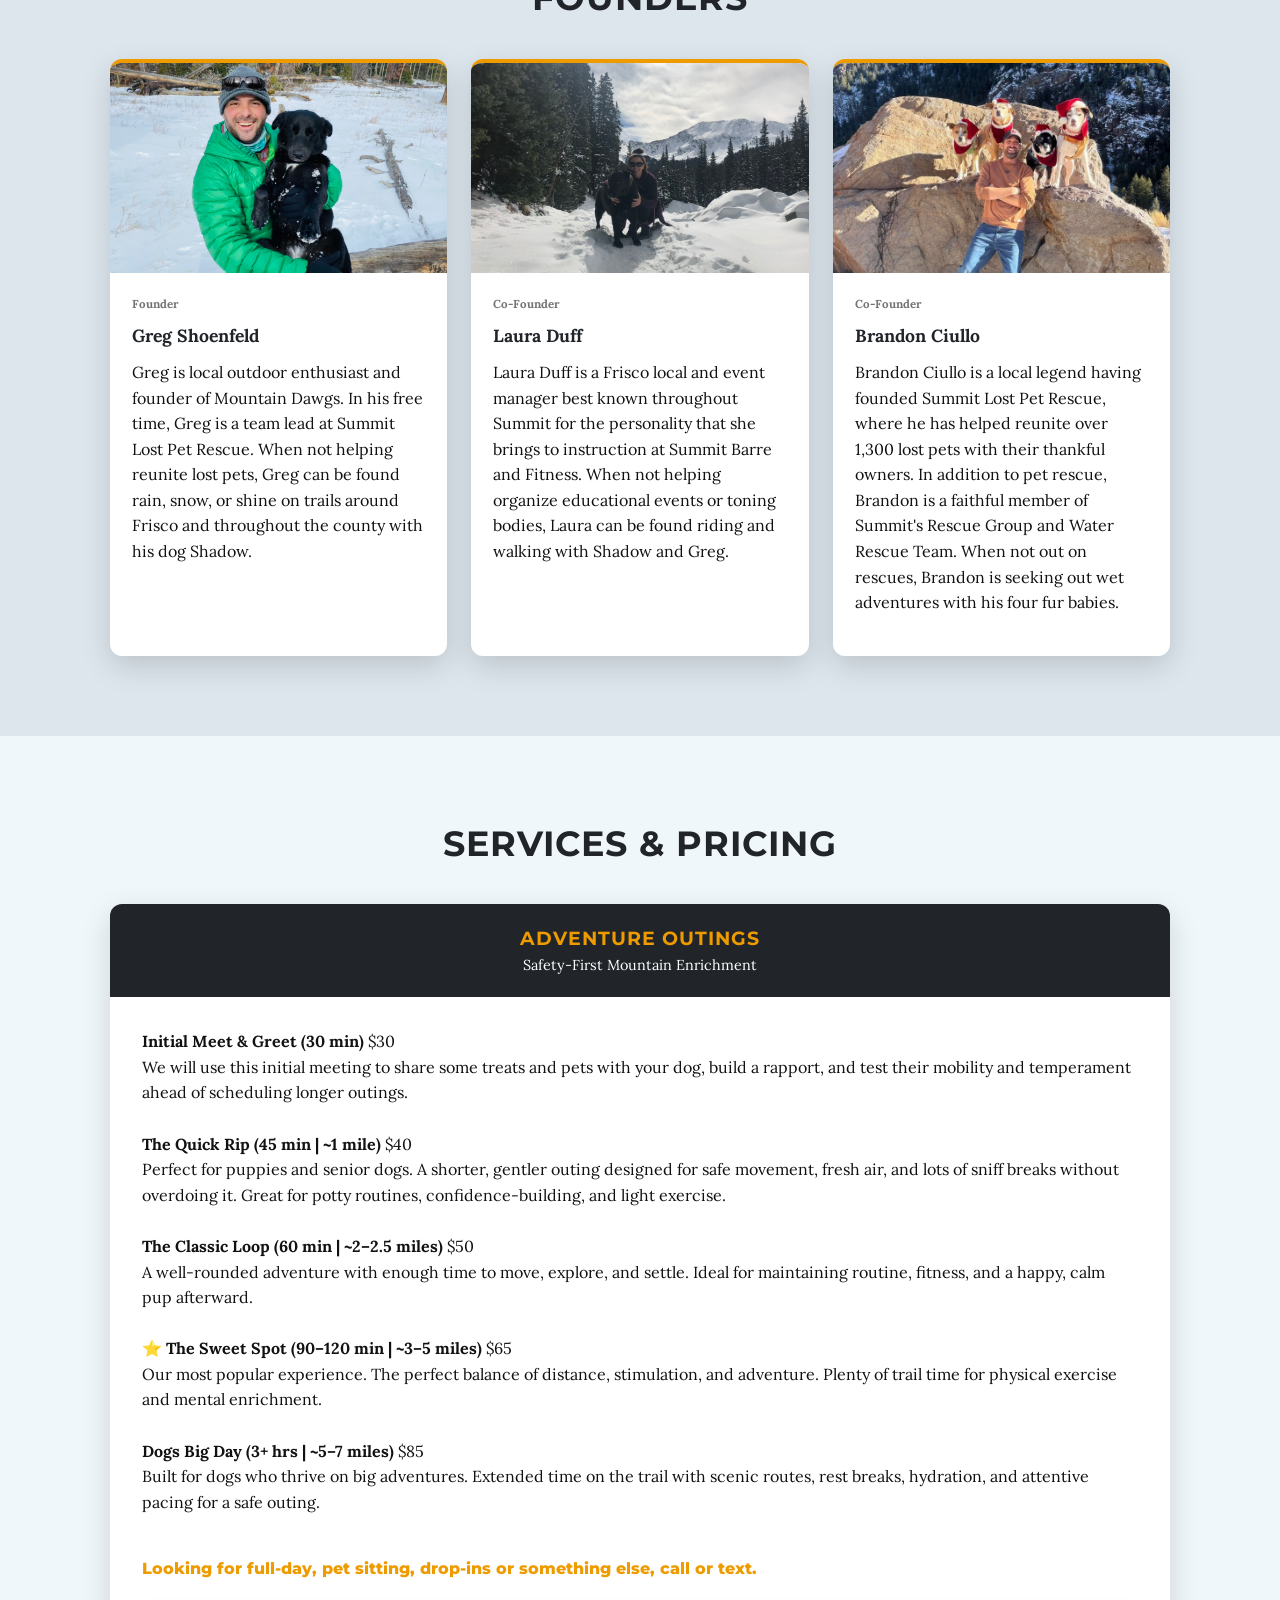
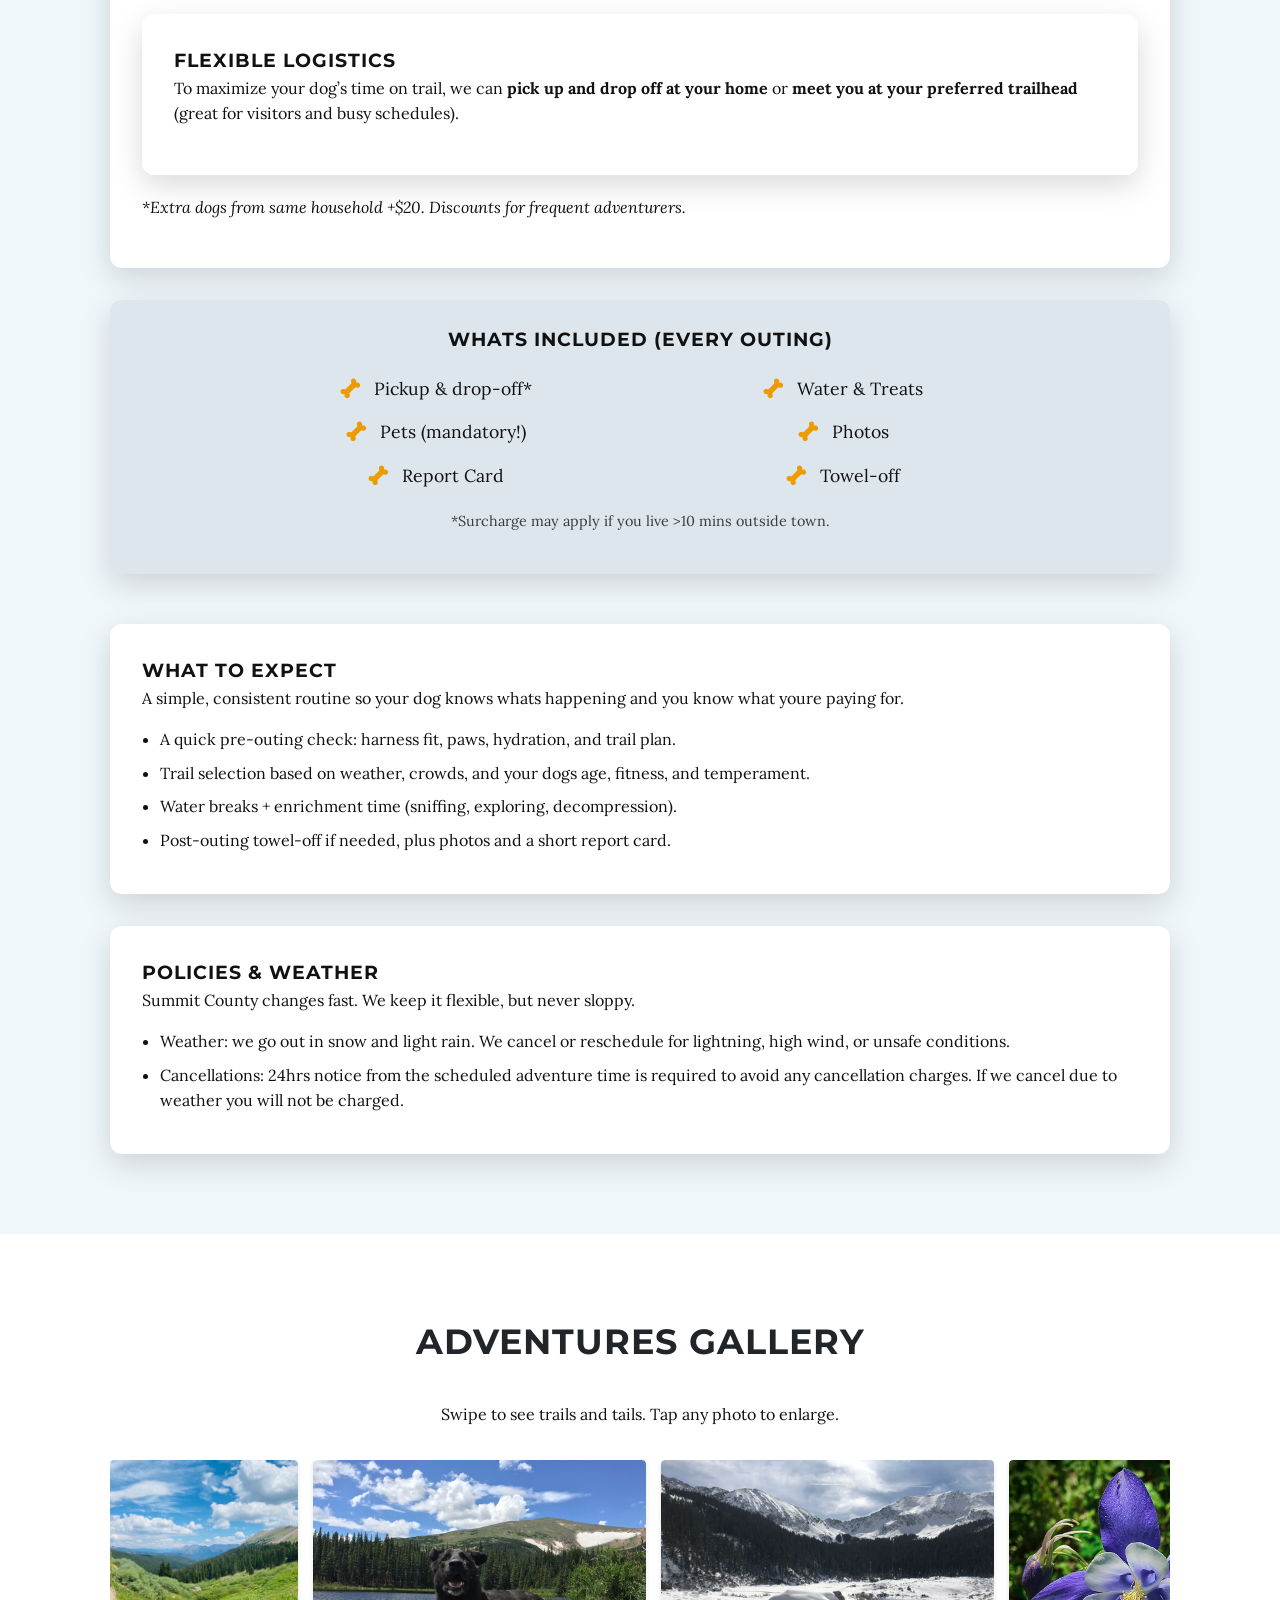
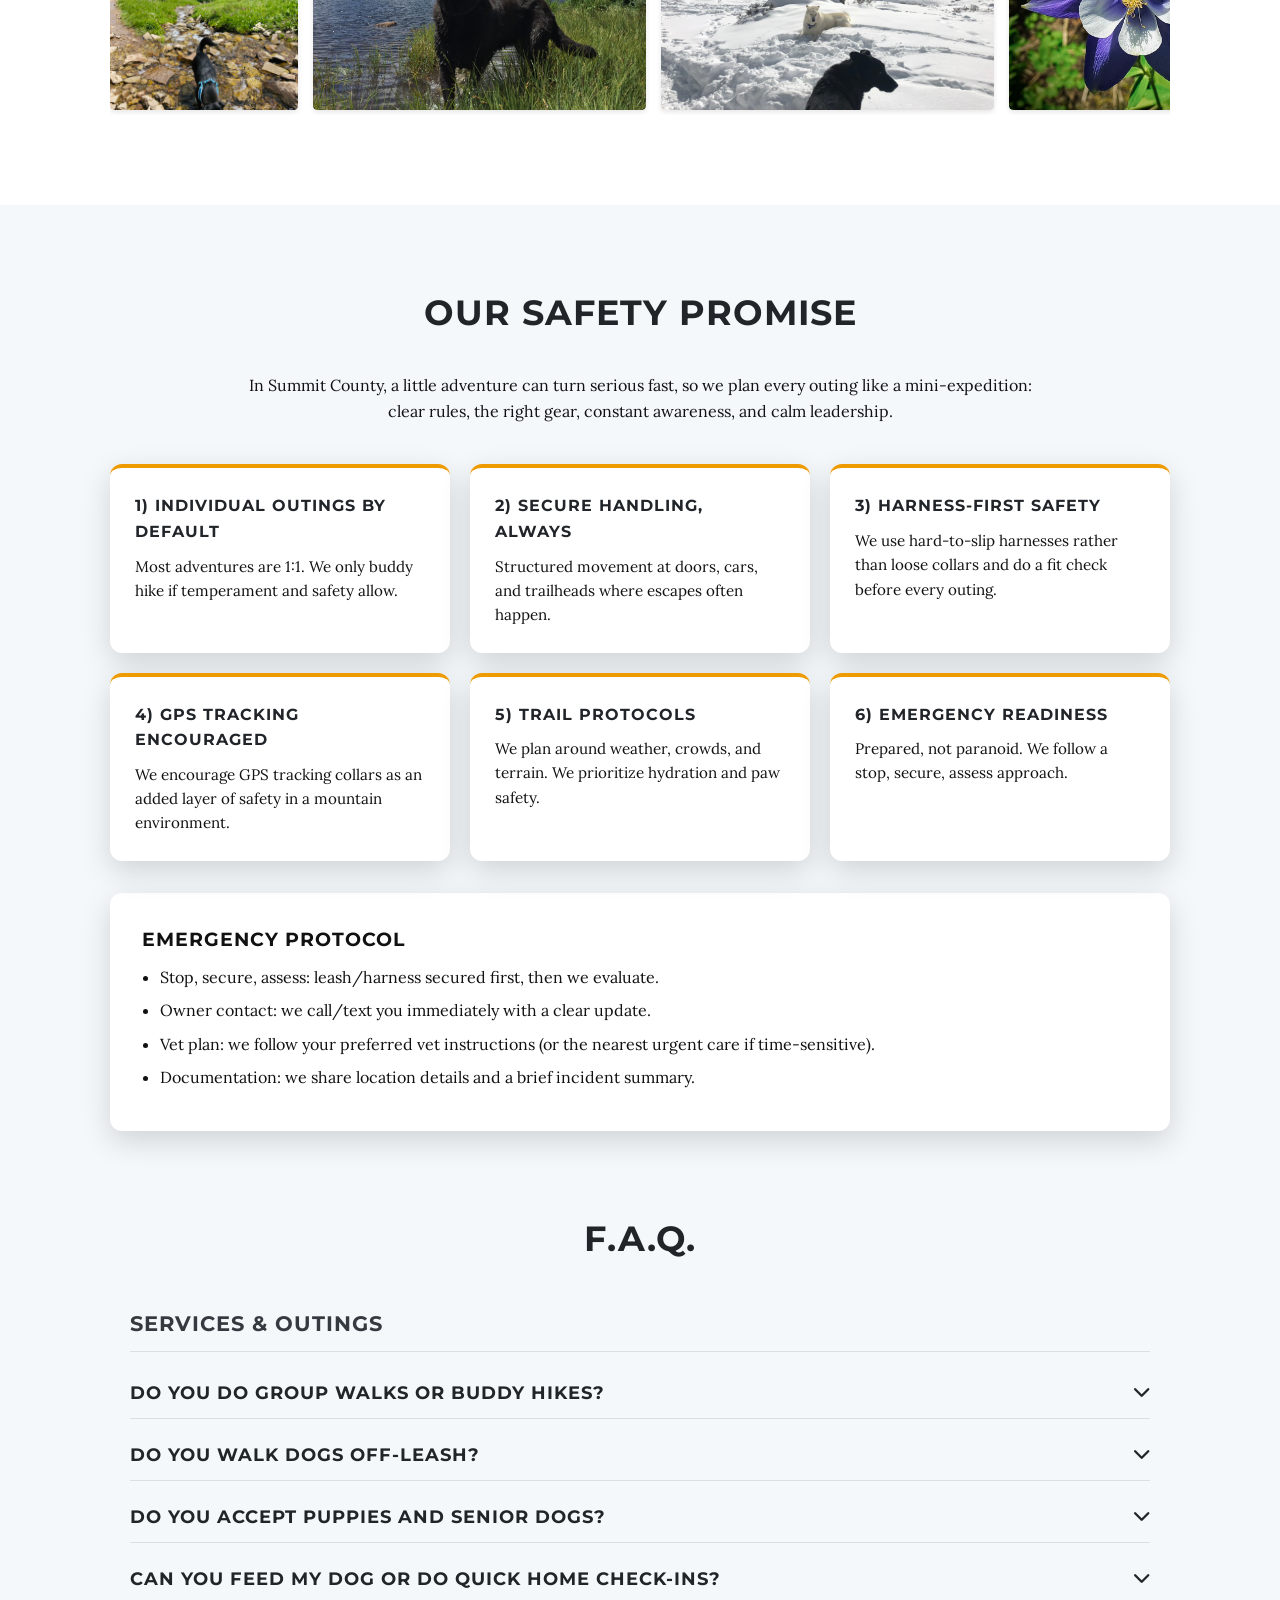
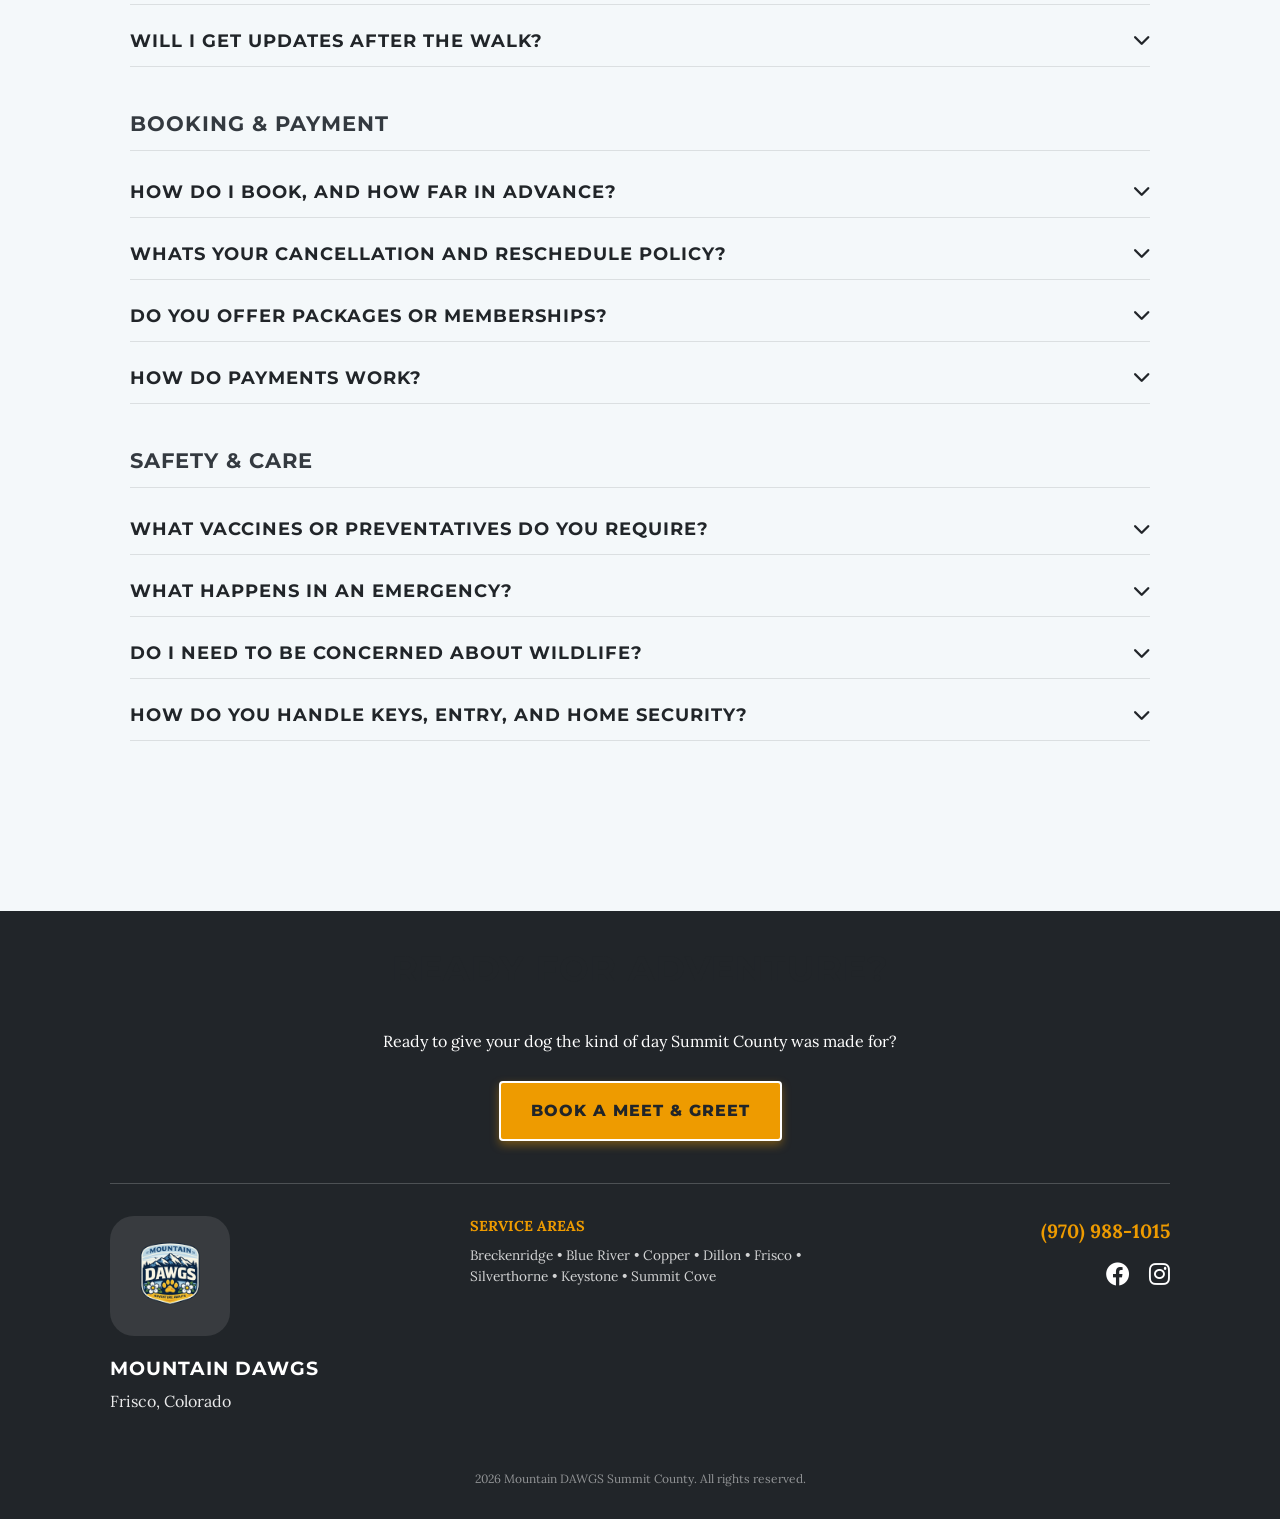
==== commit 1be89078: "Update index.html" ====
--- a/index.html
+++ b/index.html
@@ -1082,8 +1082,8 @@
 <h3>Policies &amp; Weather</h3>
 <p>Summit County changes fast. We keep it flexible, but never sloppy.</p>
 <ul>
-<li>Weather: we go out in snow and light rain. We reschedule for lightning, high wind, or unsafe conditions.</li>
-<li>Cancellations: please give as much notice as possible so we can re-route the day (your scheduling system will enforce the final policy once live).</li>
+<li>Weather: we go out in snow and light rain. We cancel or reschedule for lightning, high wind, or unsafe conditions.</li>
+<li>Cancellations: 24hrs notice from the scheduled adventure time is required to avoid any cancellation charges. If we cancel due to weather you will not be charged.</li>
 </ul>
 </div>
 </div>
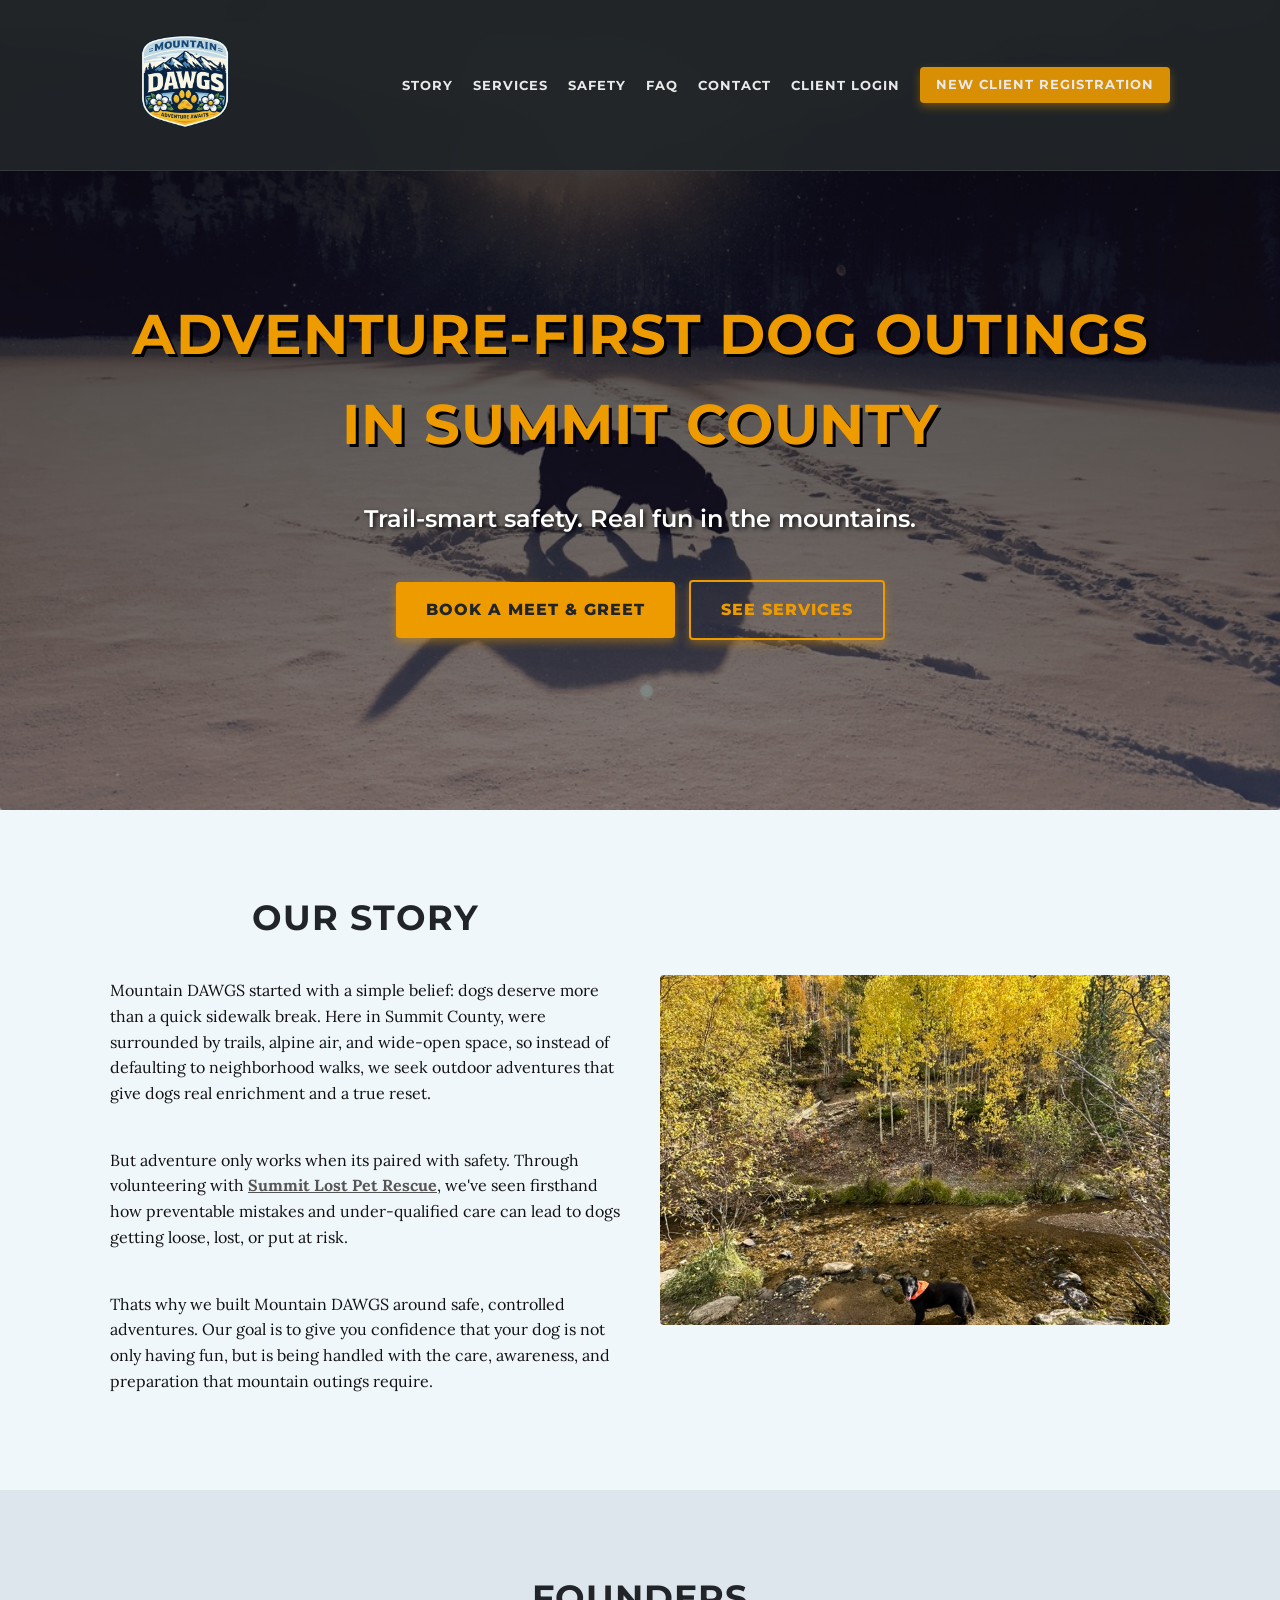
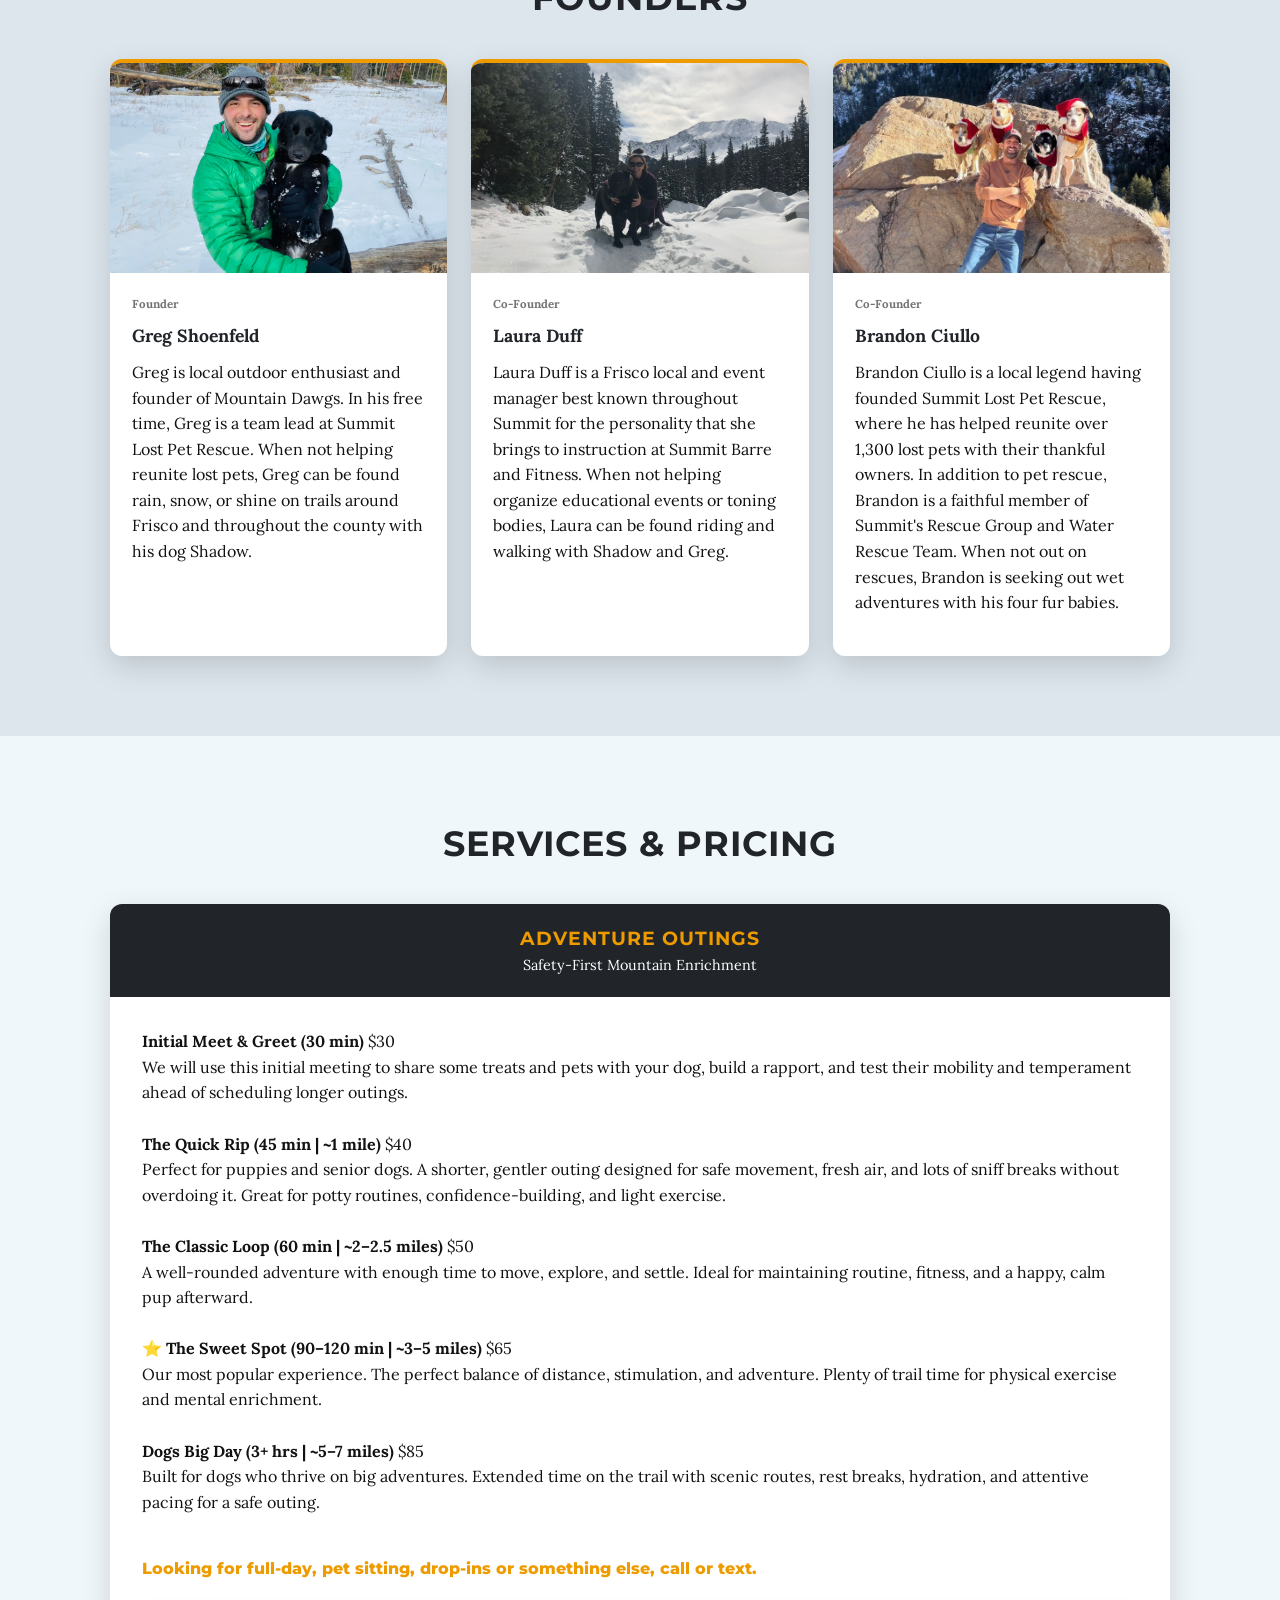
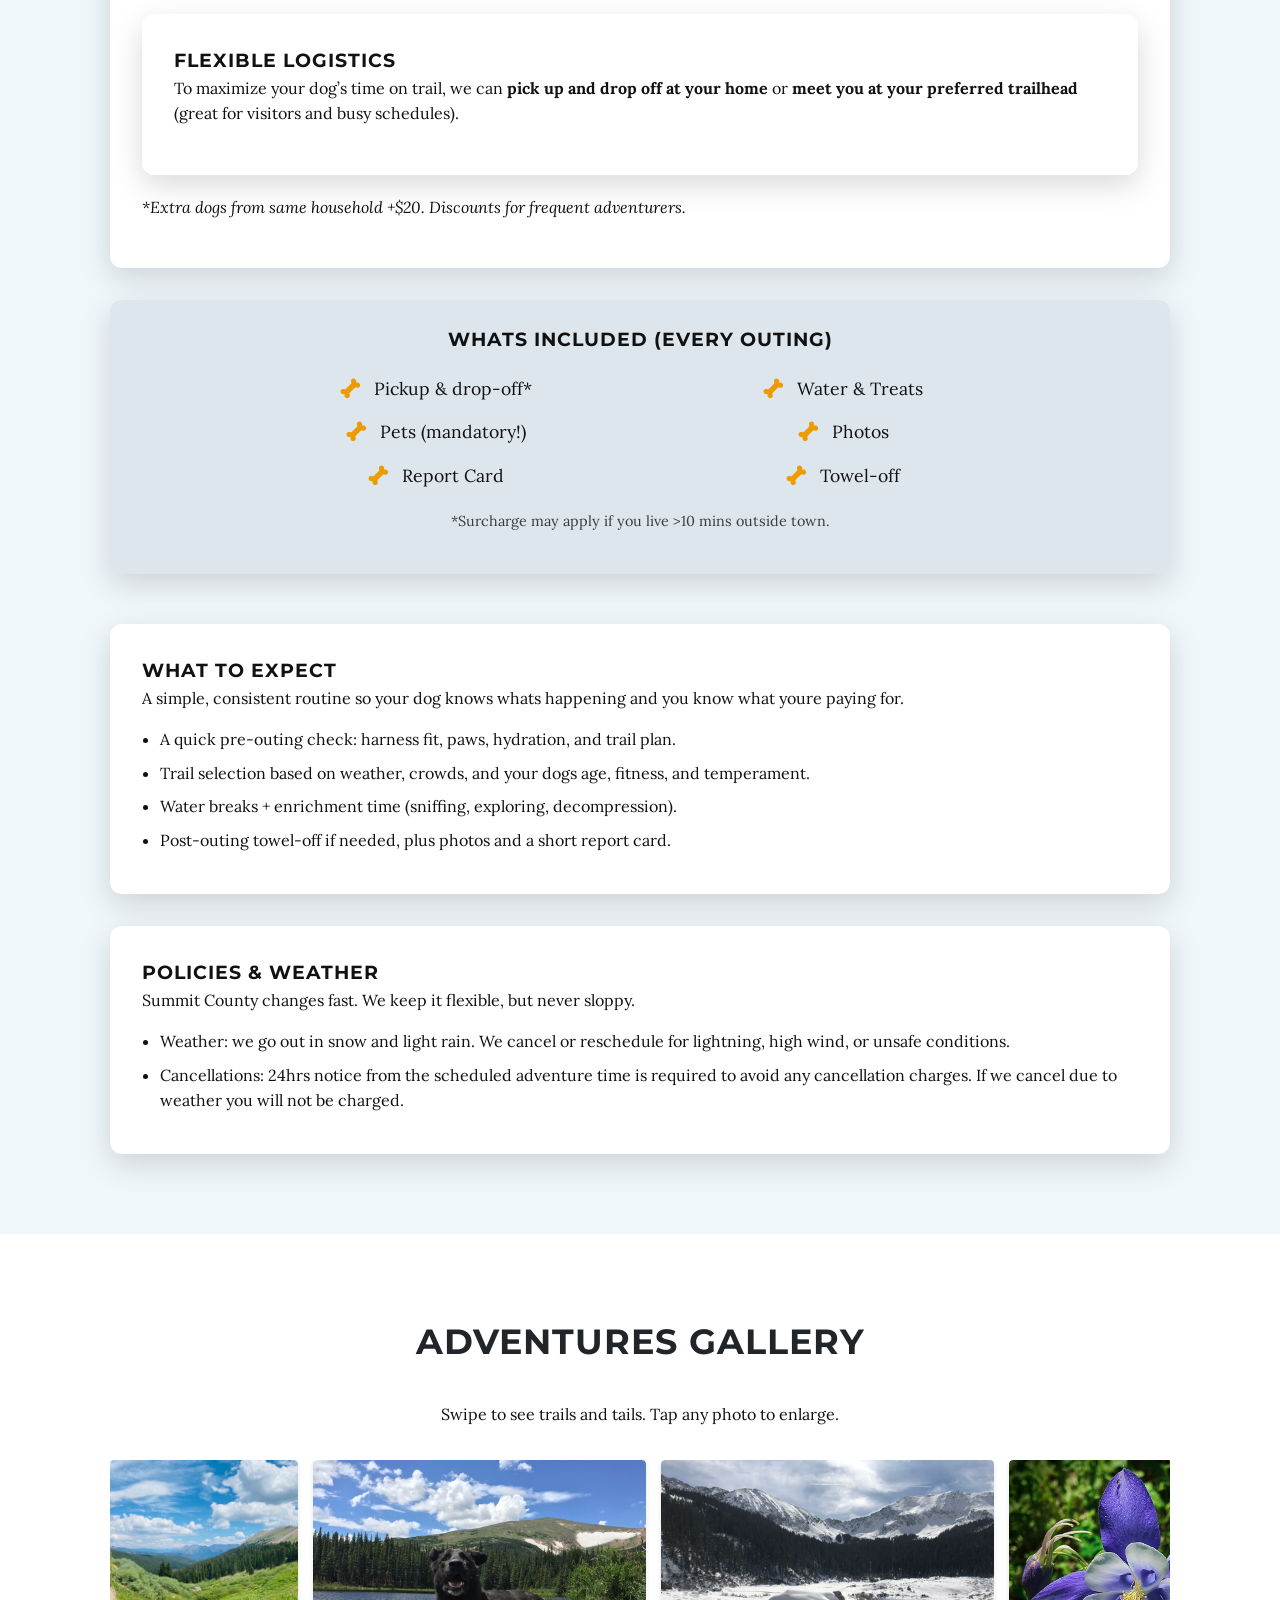
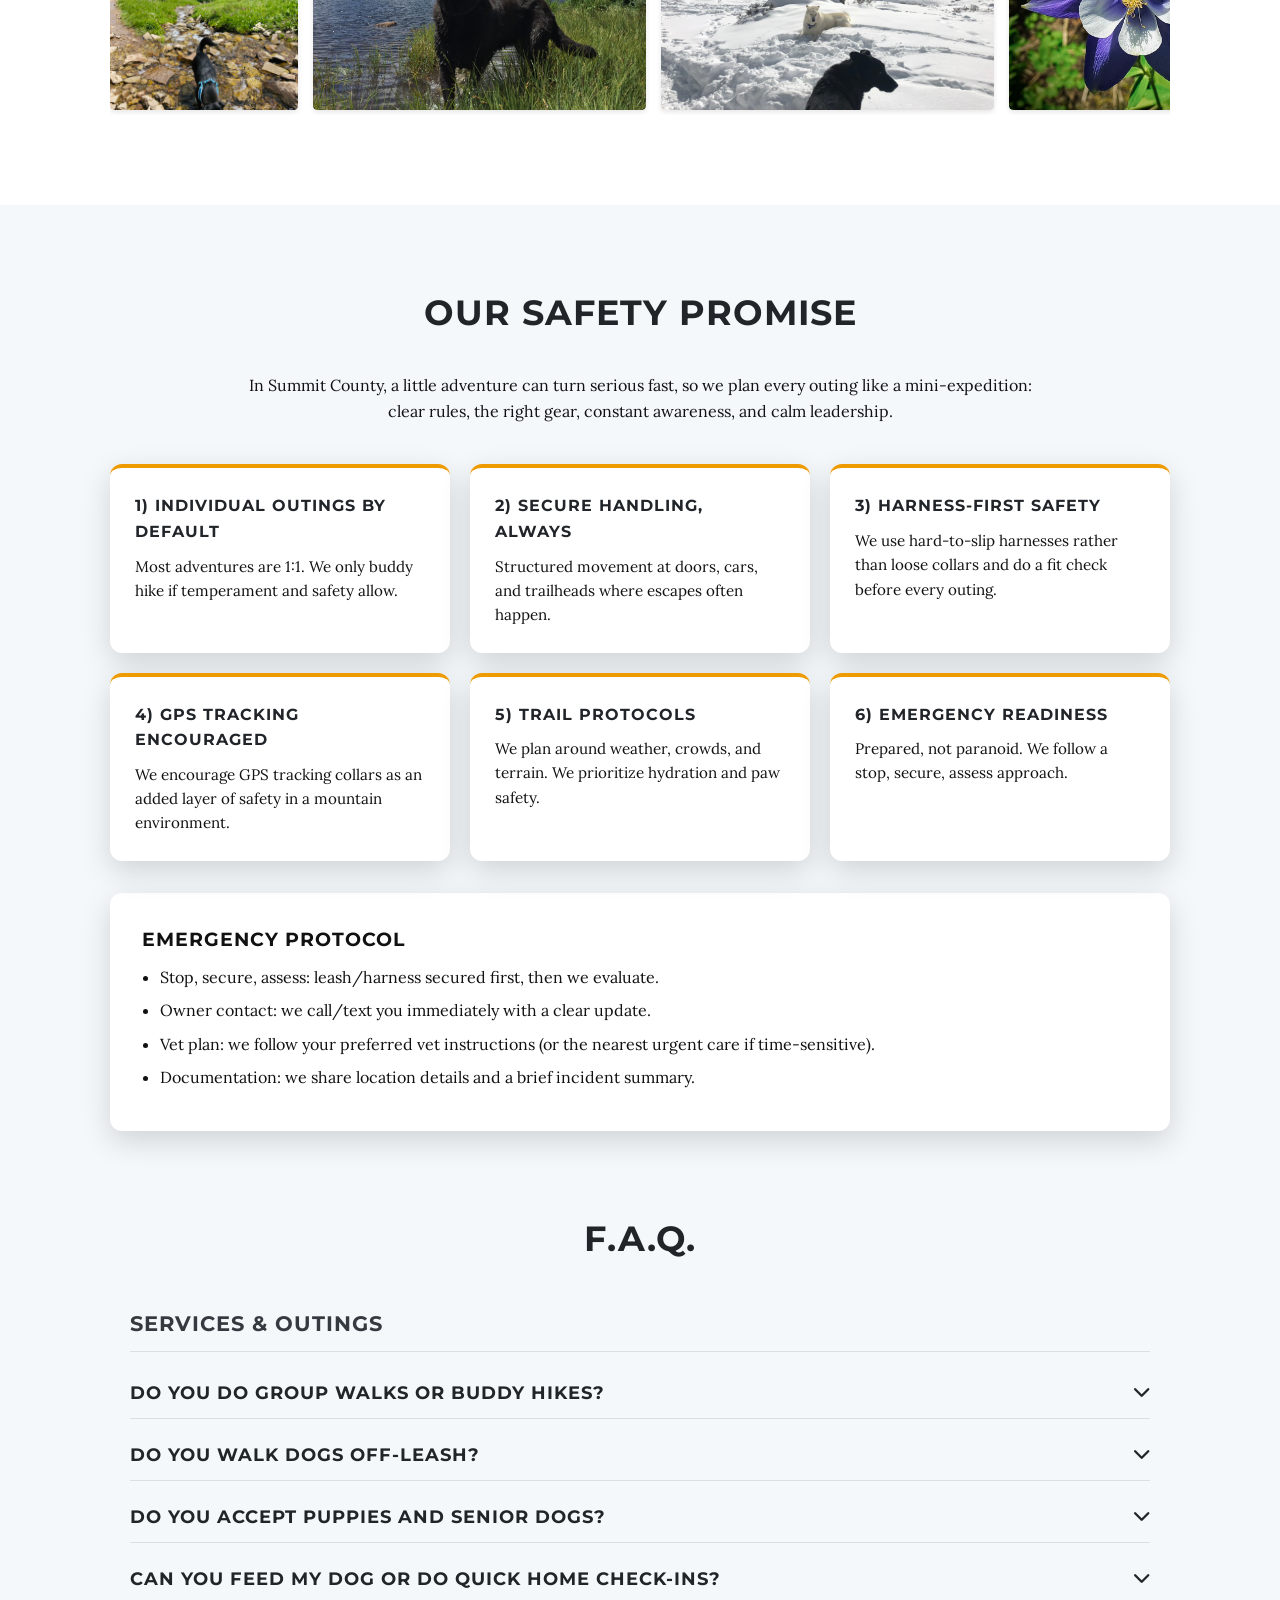
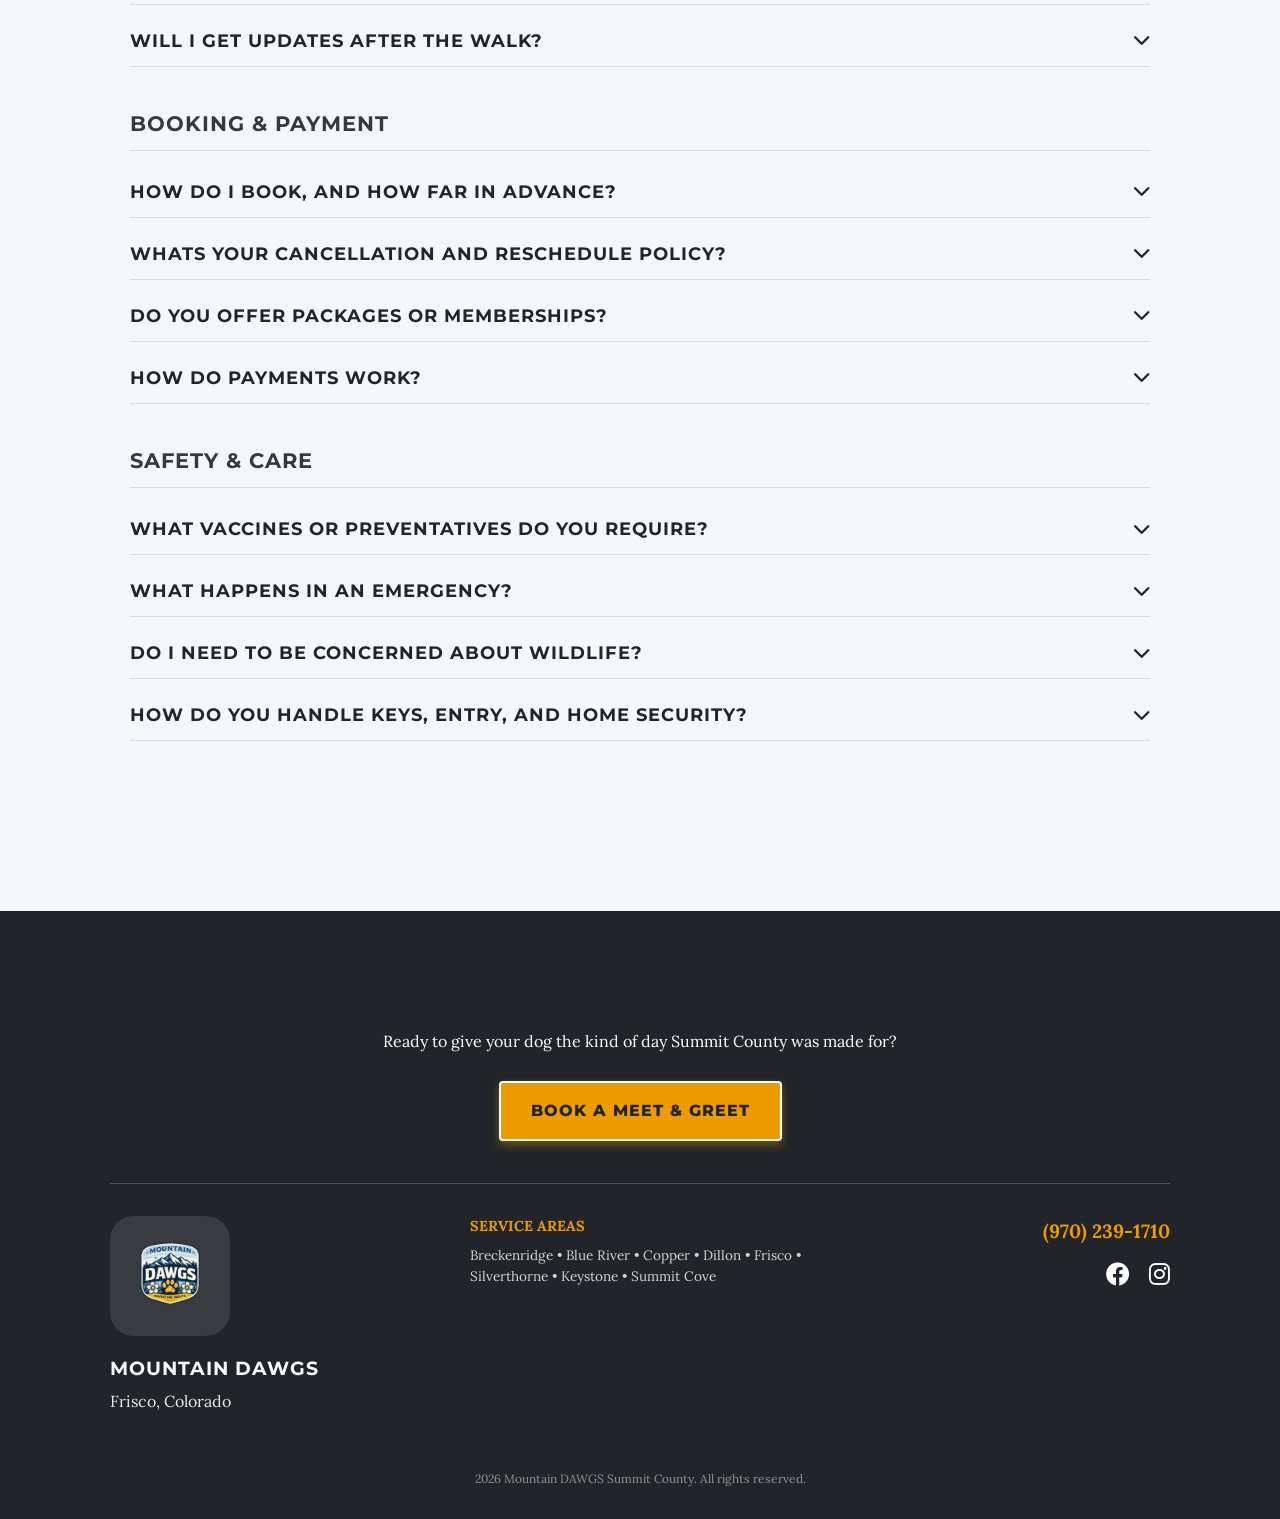
==== commit b06bfa12: "Update index.html" ====
--- a/index.html
+++ b/index.html
@@ -1315,7 +1315,7 @@
 </div>
 </div>
 <div class="footer-col footer-contact-block">
-<a class="footer-phone" href="tel:9709881015">(970) 988-1015</a>
+<a class="footer-phone" href="tel:9709881015">(970) 239-1710</a>
 <div class="social-icons">
 <a href="https://www.facebook.com/summitmountaindawgs/" target="_blank" rel="noopener" aria-label="Facebook"><i class="fab fa-facebook"></i></a>
 <a href="https://www.instagram.com/mountaindawgs/" target="_blank" rel="noopener" aria-label="Instagram"><i class="fab fa-instagram"></i></a>
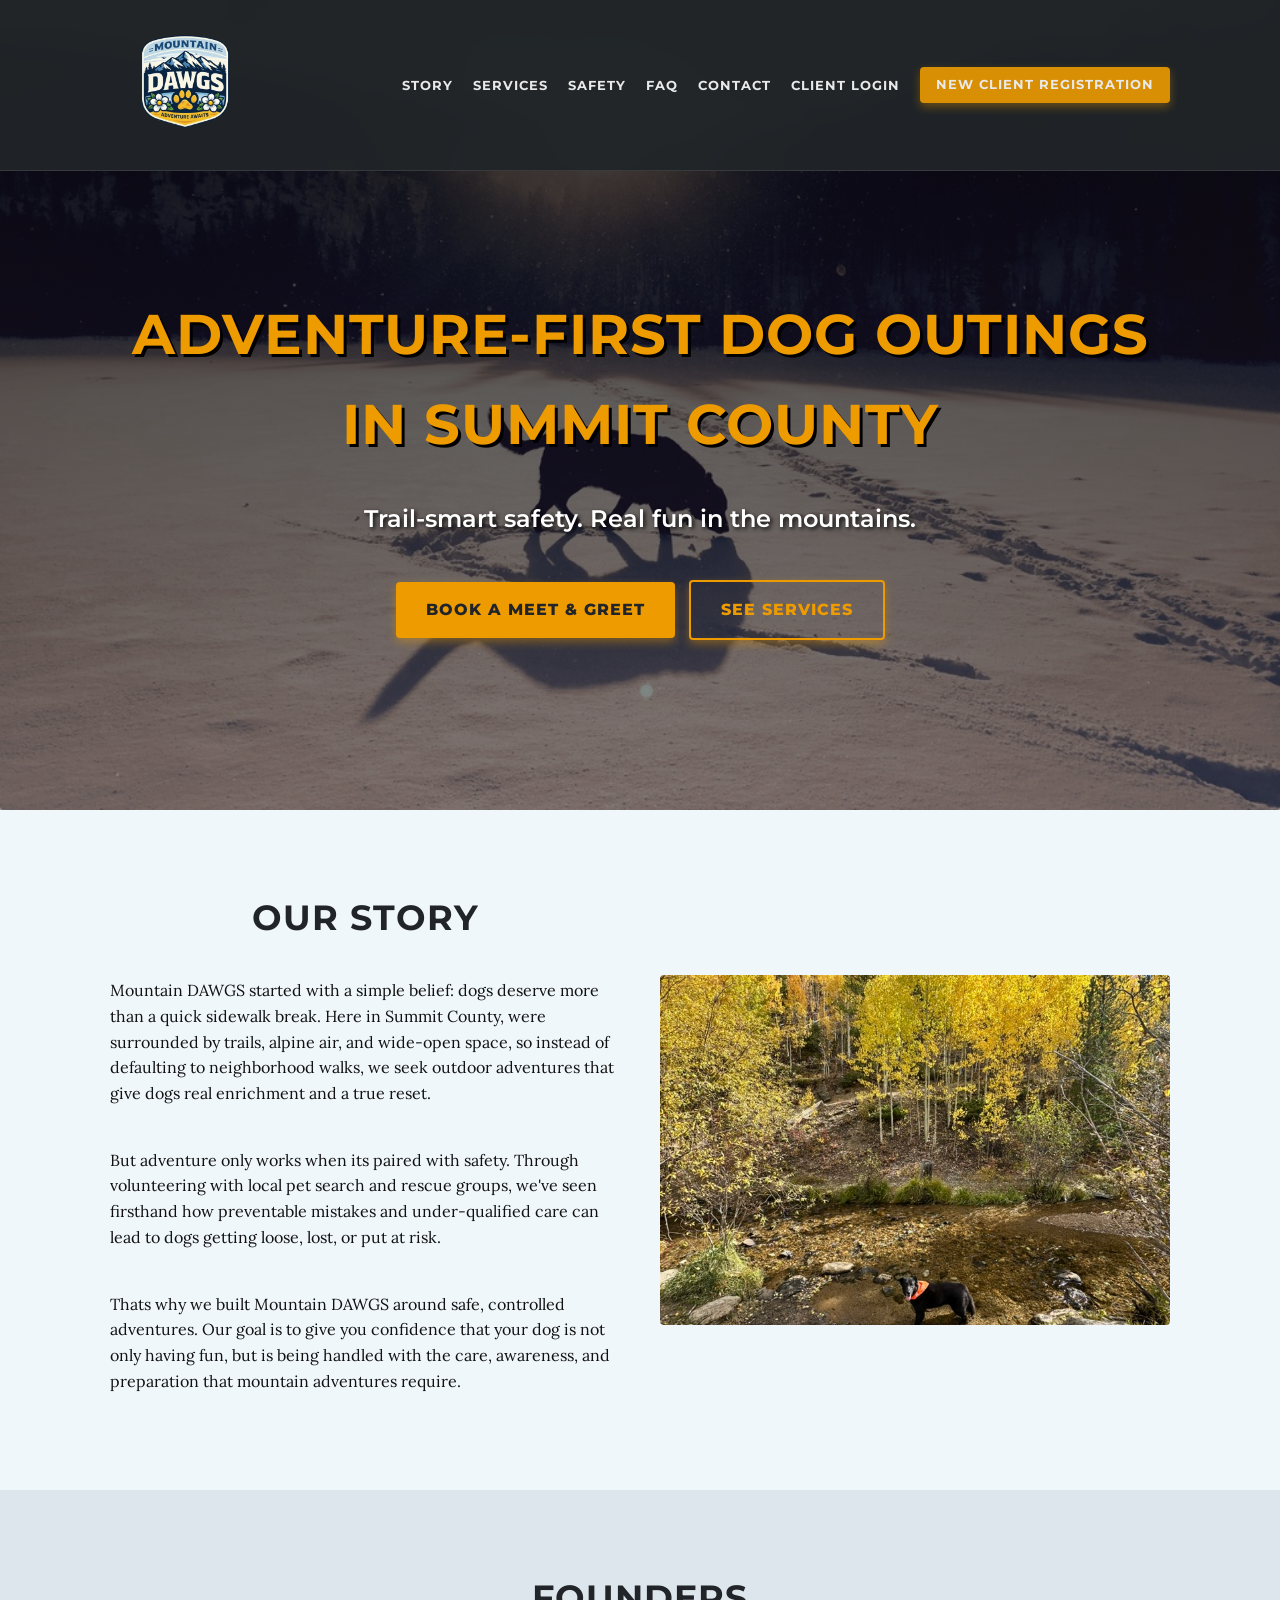
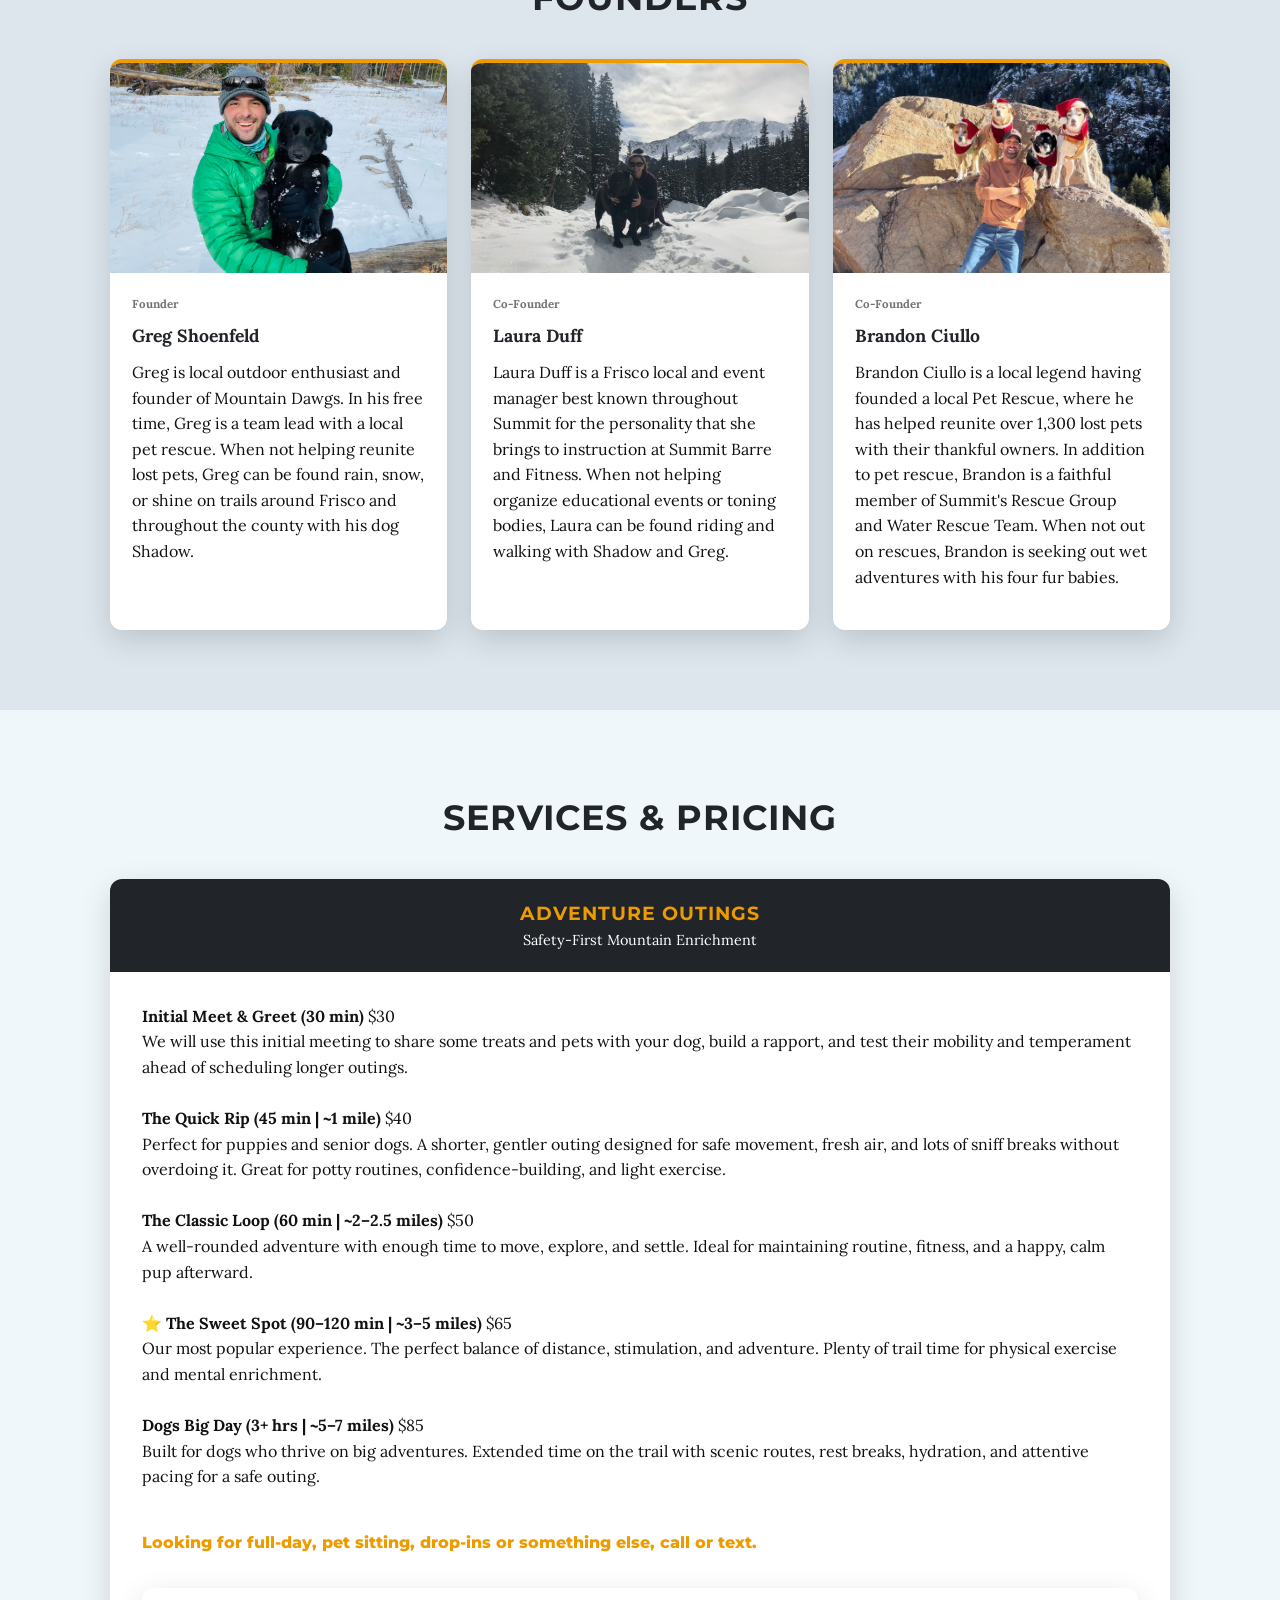
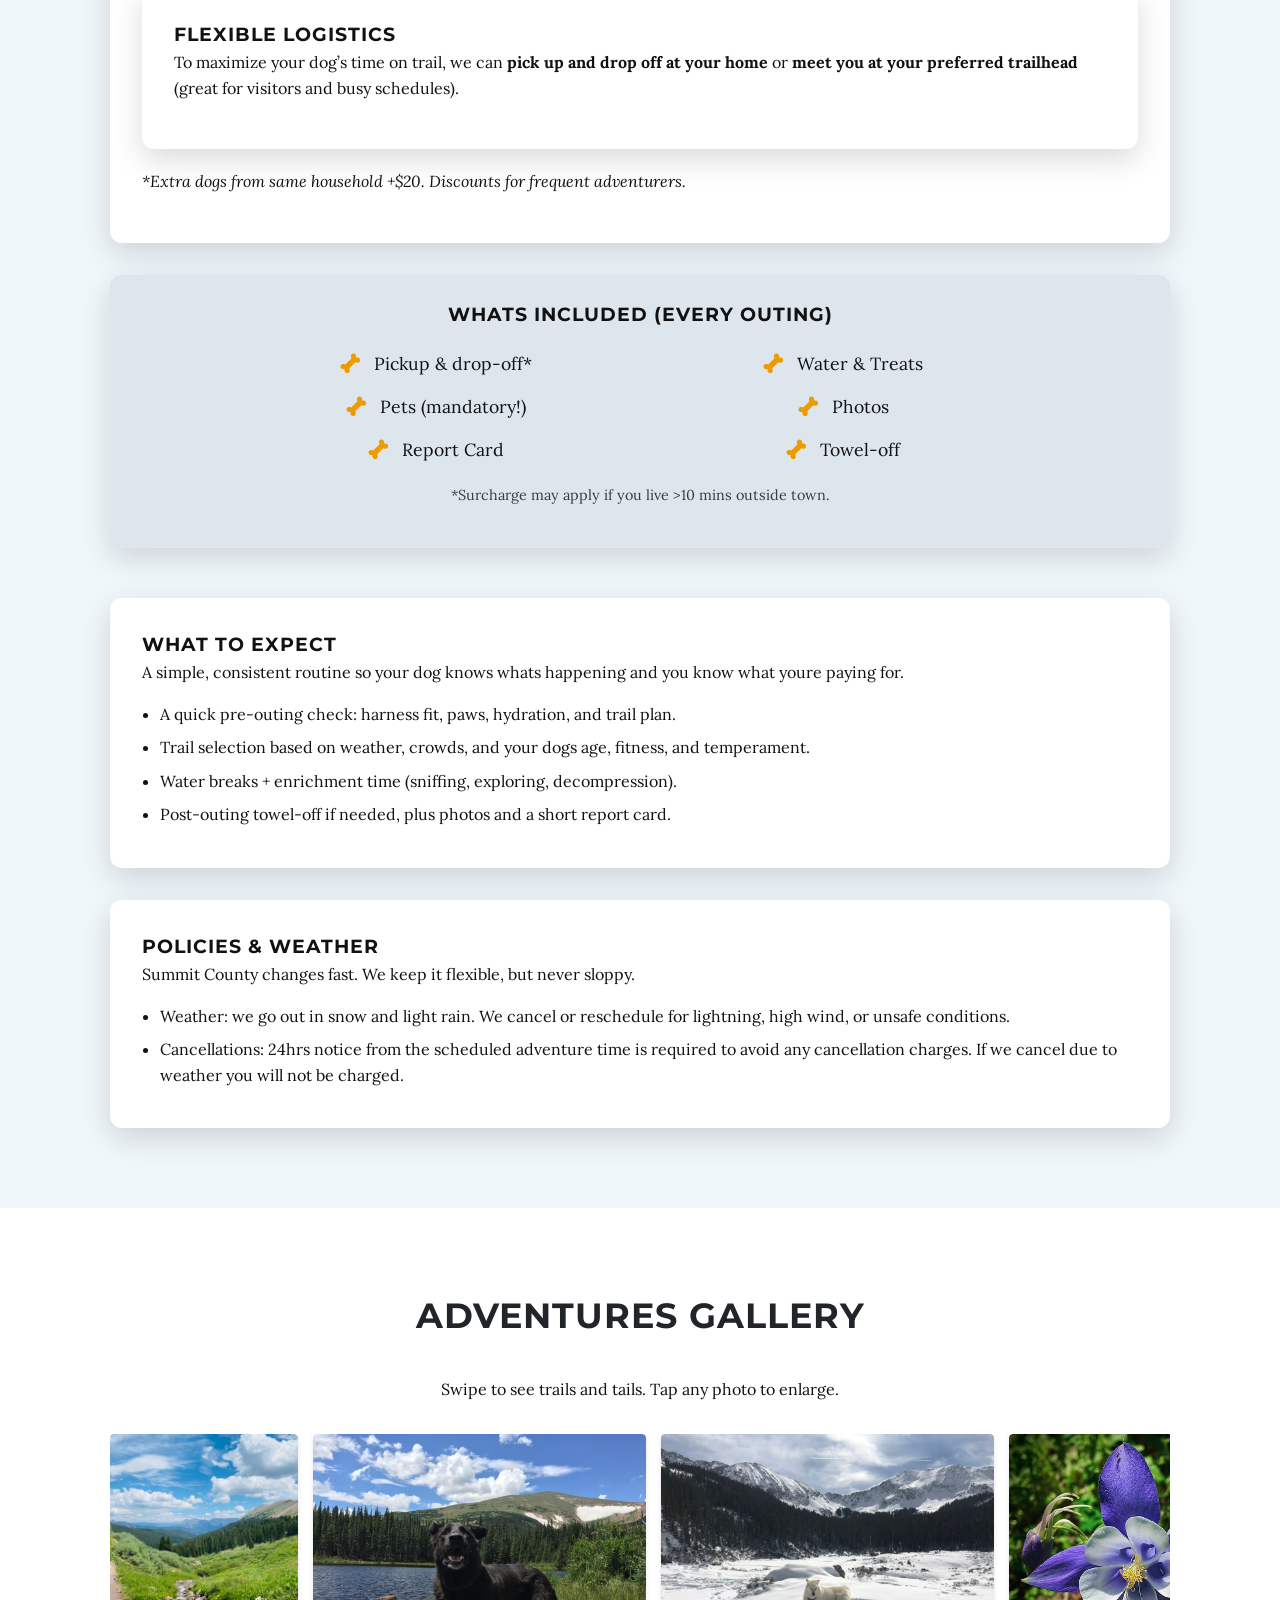
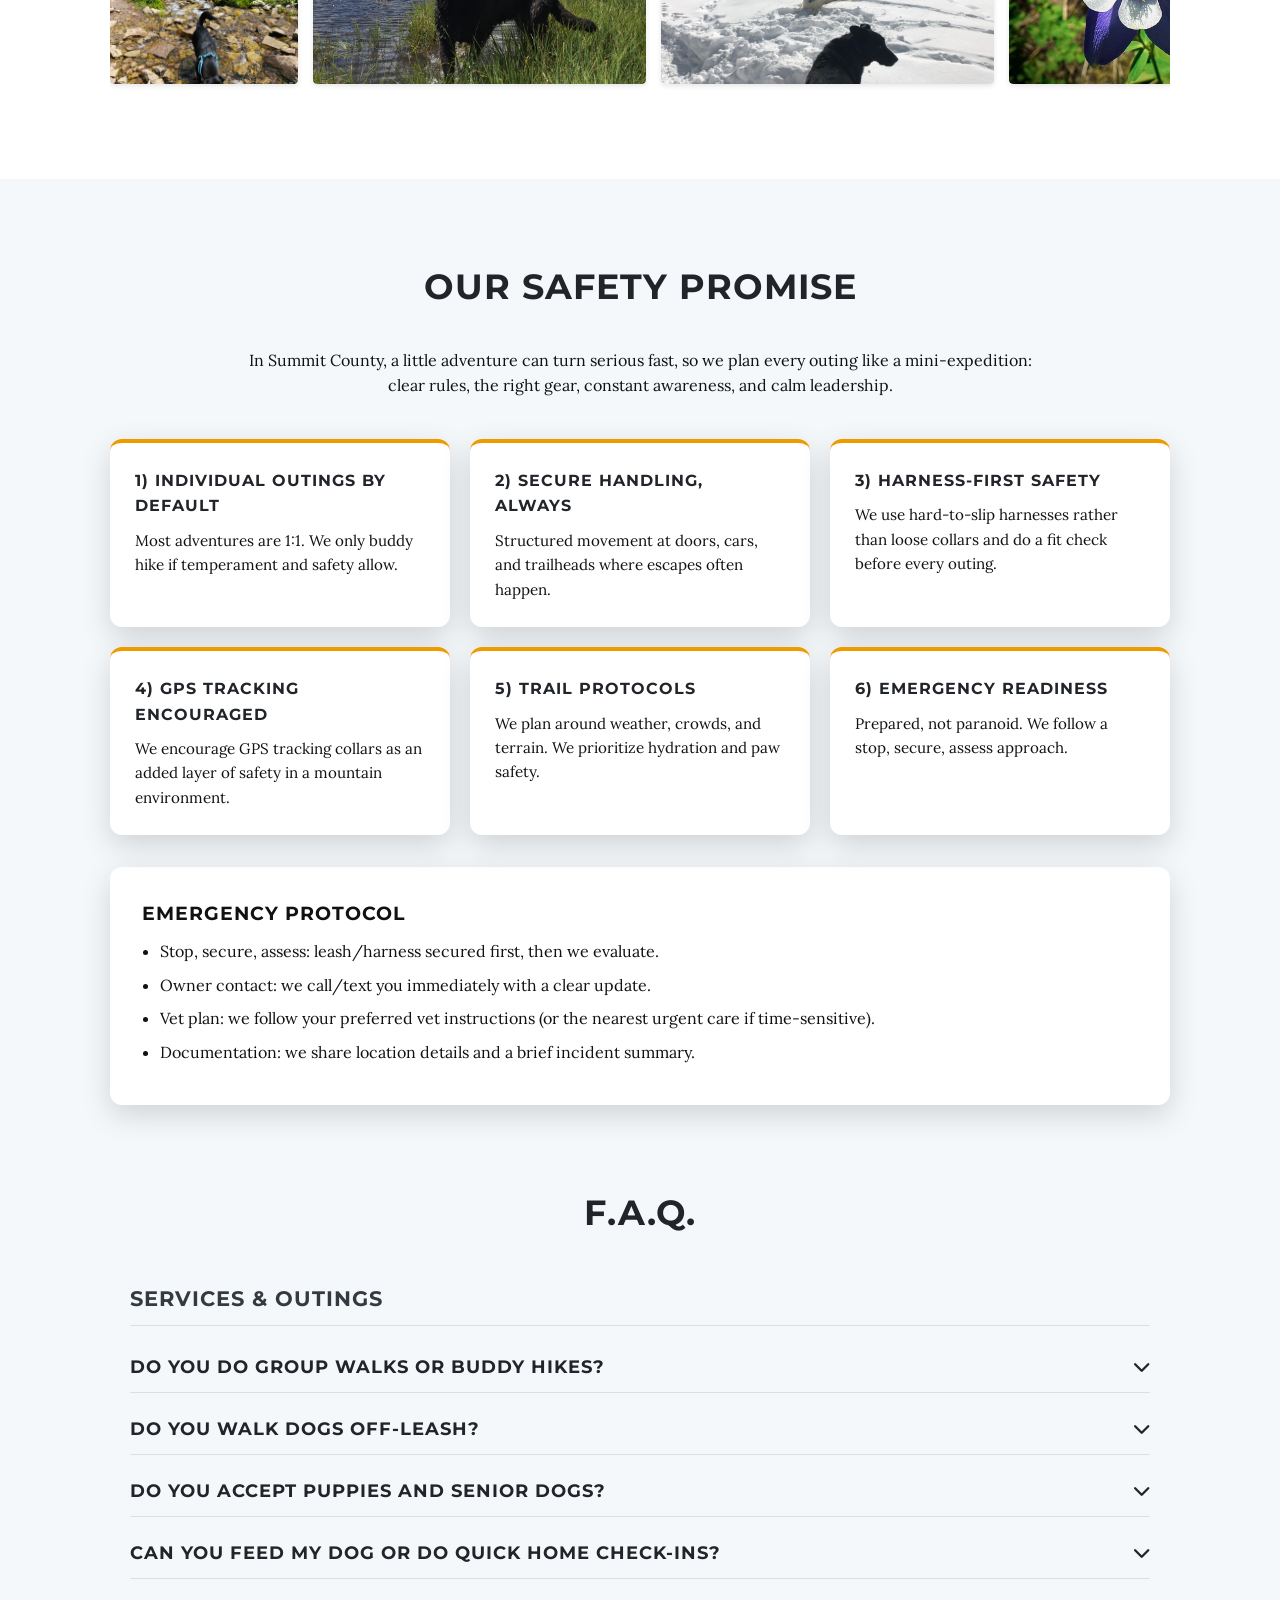
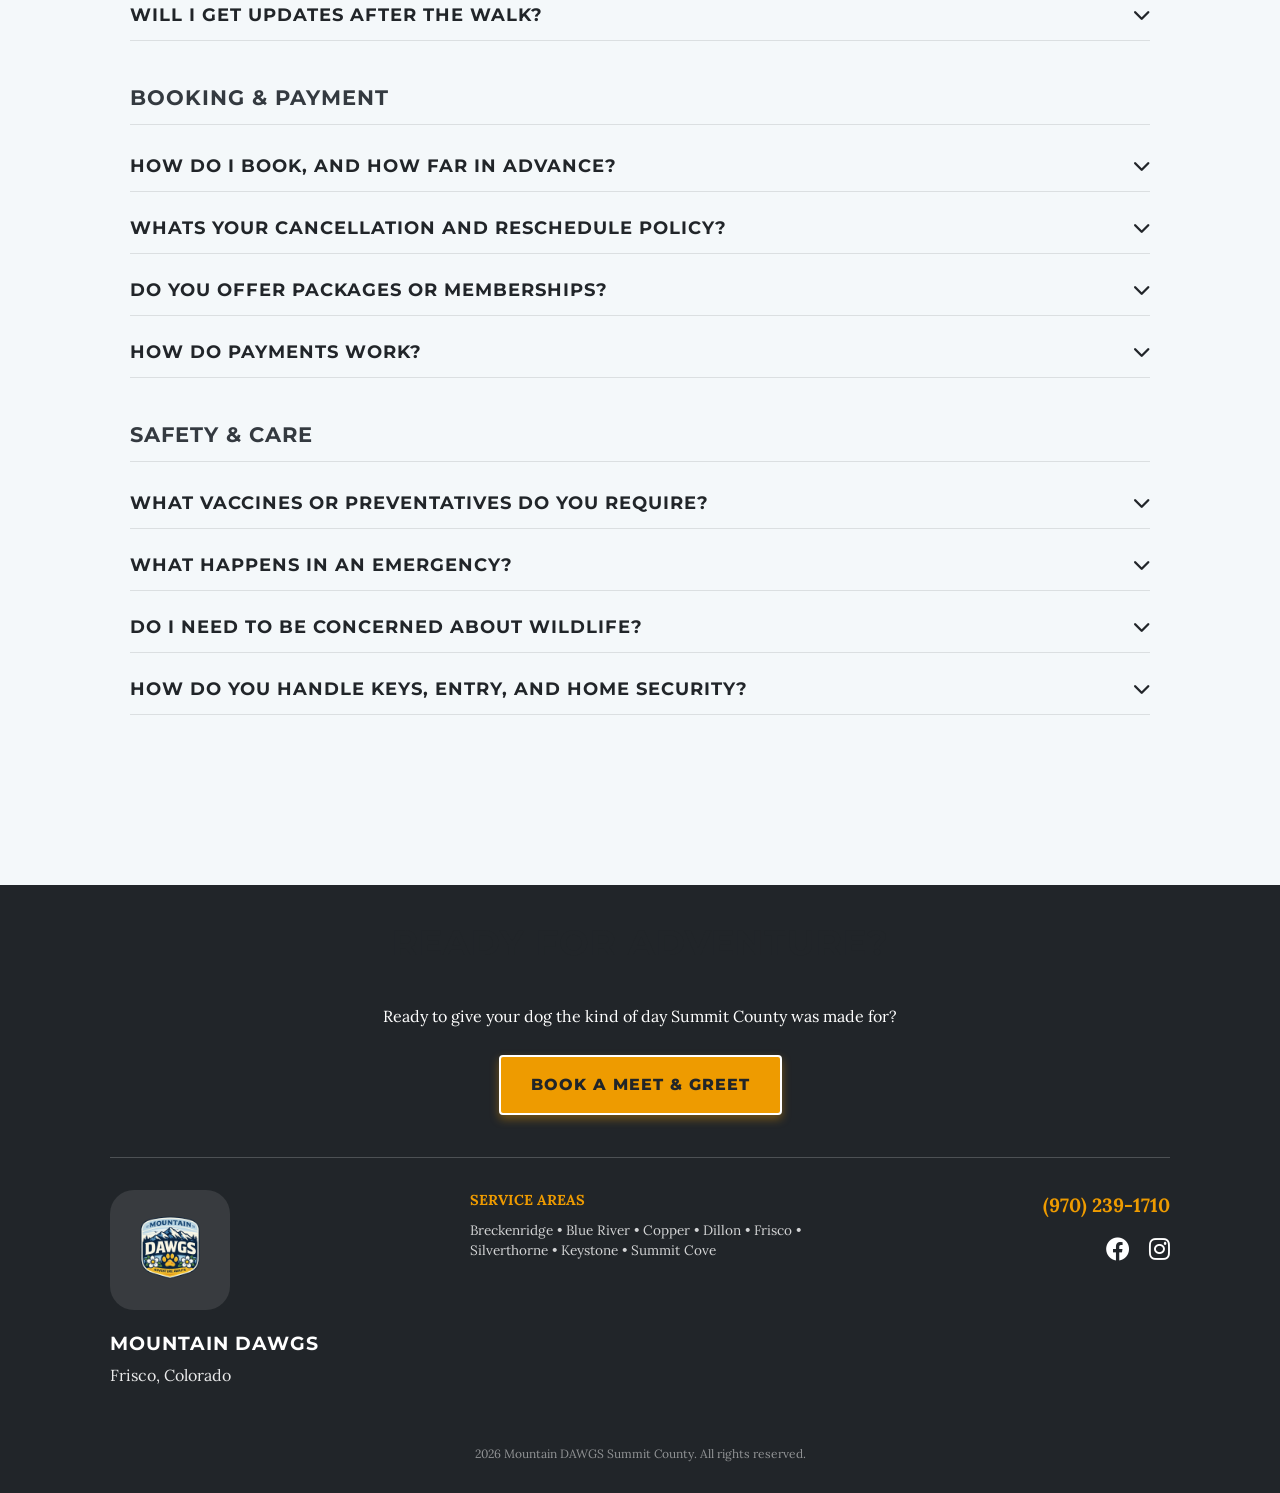
==== commit e0476539: "Update index.html" ====
--- a/index.html
+++ b/index.html
@@ -934,9 +934,9 @@
 <h2>Our Story</h2>
 <p>Mountain DAWGS started with a simple belief: dogs deserve more than a quick sidewalk break. Here in Summit County, were surrounded by trails, alpine air, and wide-open space, so instead of defaulting to neighborhood walks, we seek outdoor adventures that give dogs real enrichment and a true reset.</p>
 <br/>
-<p>But adventure only works when its paired with safety. Through volunteering with <a href="https://www.lostpetrescue.org/" style="color: #555; text-decoration: underline;" target="_blank" rel="noopener"><strong>Summit Lost Pet Rescue</strong></a>, we've seen firsthand how preventable mistakes and under-qualified care can lead to dogs getting loose, lost, or put at risk.</p>
+<p>But adventure only works when its paired with safety. Through volunteering with local pet search and rescue groups, we've seen firsthand how preventable mistakes and under-qualified care can lead to dogs getting loose, lost, or put at risk.</p>
 <br/>
-<p>Thats why we built Mountain DAWGS around safe, controlled adventures. Our goal is to give you confidence that your dog is not only having fun, but is being handled with the care, awareness, and preparation that mountain outings require.</p>
+<p>Thats why we built Mountain DAWGS around safe, controlled adventures. Our goal is to give you confidence that your dog is not only having fun, but is being handled with the care, awareness, and preparation that mountain adventures require.</p>
 </div>
 <div>
 <img alt="Dog at a mountain lake" src="images/lake-walk.jpg" data-fallback="images/lake-walk.jpg" loading="lazy"/>
@@ -958,7 +958,7 @@
         <div class="profile-body">
           <div class="profile-kicker">Founder</div>
           <div class="profile-name">Greg Shoenfeld</div>
-          <p>Greg is local outdoor enthusiast and founder of Mountain Dawgs. In his free time, Greg is a team lead at Summit Lost Pet Rescue. When not helping reunite lost pets, Greg can be found rain, snow, or shine on trails around Frisco and throughout the county with his dog Shadow.</p>
+          <p>Greg is local outdoor enthusiast and founder of Mountain Dawgs. In his free time, Greg is a team lead with a local pet rescue. When not helping reunite lost pets, Greg can be found rain, snow, or shine on trails around Frisco and throughout the county with his dog Shadow.</p>
         </div>
       </article>
 
@@ -982,7 +982,7 @@
         <div class="profile-body">
           <div class="profile-kicker">Co-Founder</div>
           <div class="profile-name">Brandon Ciullo</div>
-          <p>Brandon Ciullo is a local legend having founded Summit Lost Pet Rescue, where he has helped reunite over 1,300 lost pets with their thankful owners. In addition to pet rescue, Brandon is a faithful member of Summit&apos;s Rescue Group and Water Rescue Team. When not out on rescues, Brandon is seeking out wet adventures with his four fur babies.</p>
+          <p>Brandon Ciullo is a local legend having founded a local Pet Rescue, where he has helped reunite over 1,300 lost pets with their thankful owners. In addition to pet rescue, Brandon is a faithful member of Summit&apos;s Rescue Group and Water Rescue Team. When not out on rescues, Brandon is seeking out wet adventures with his four fur babies.</p>
         </div>
       </article>
 
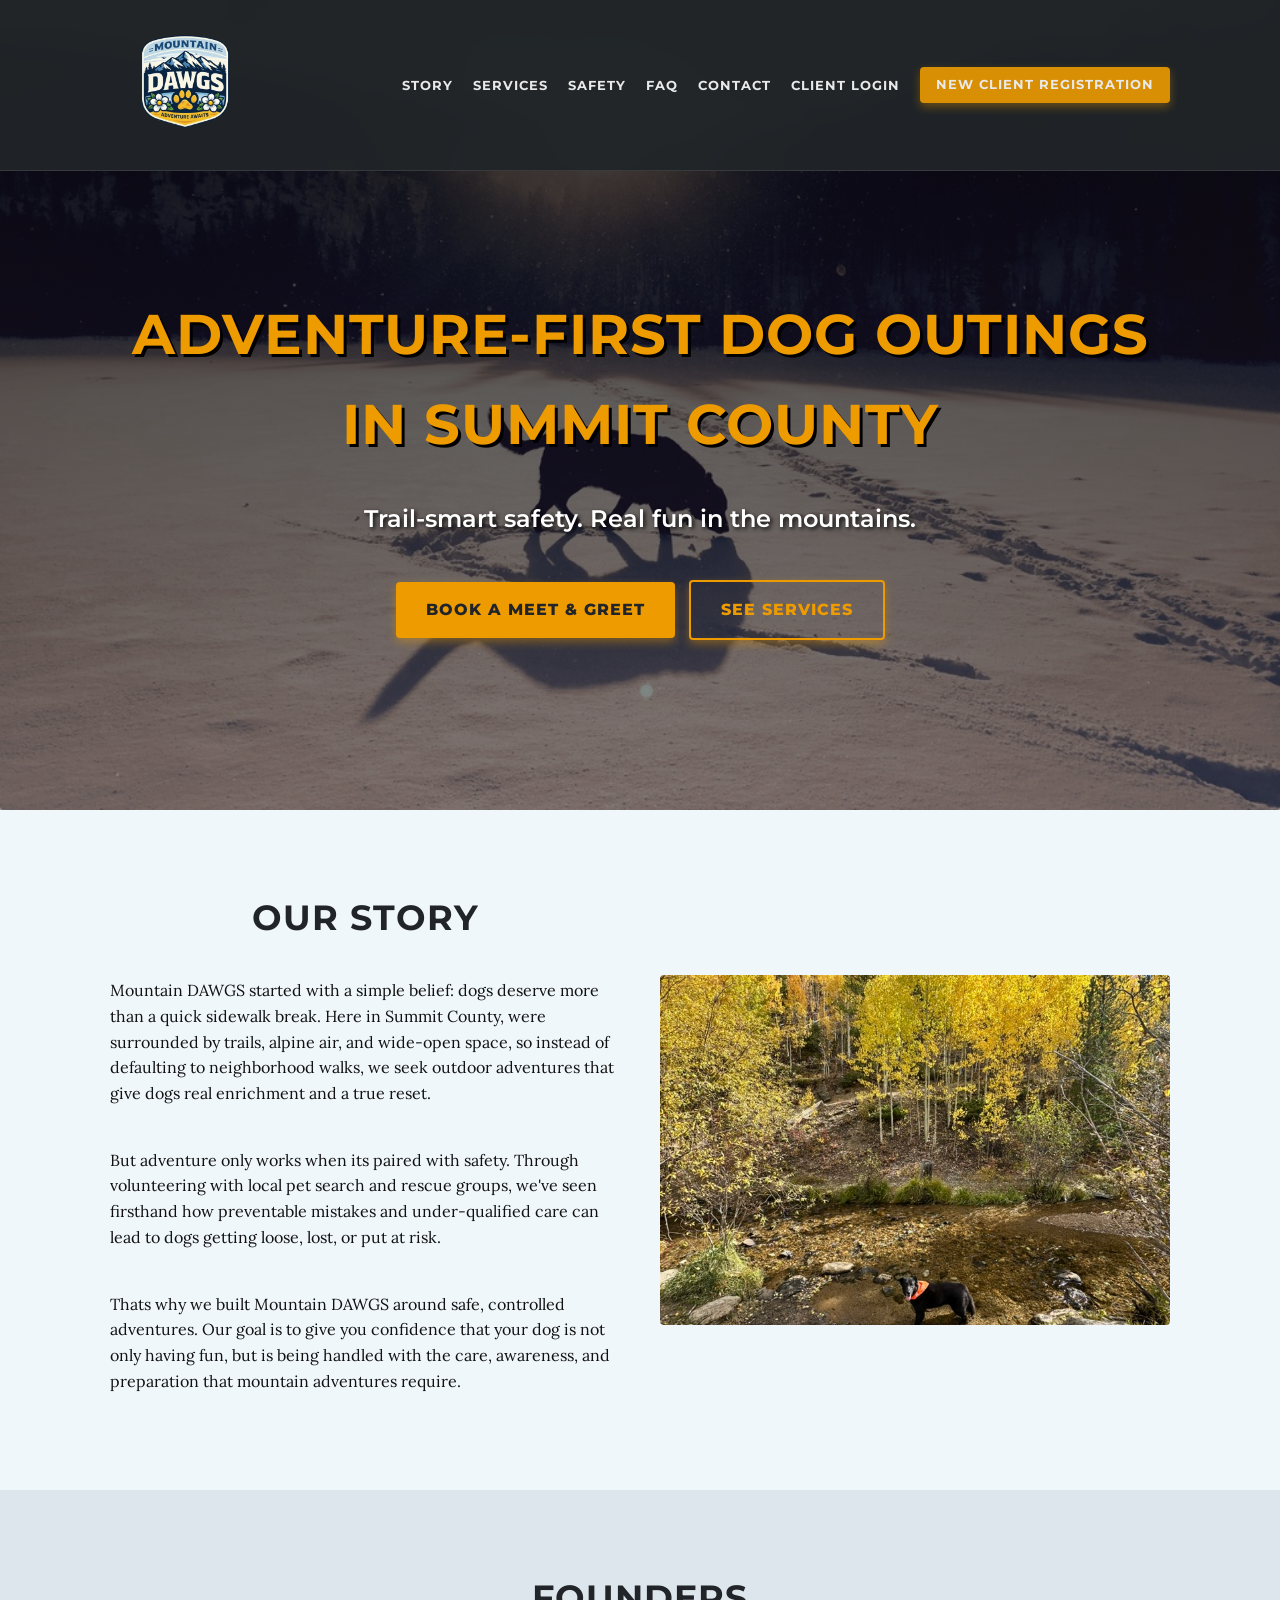
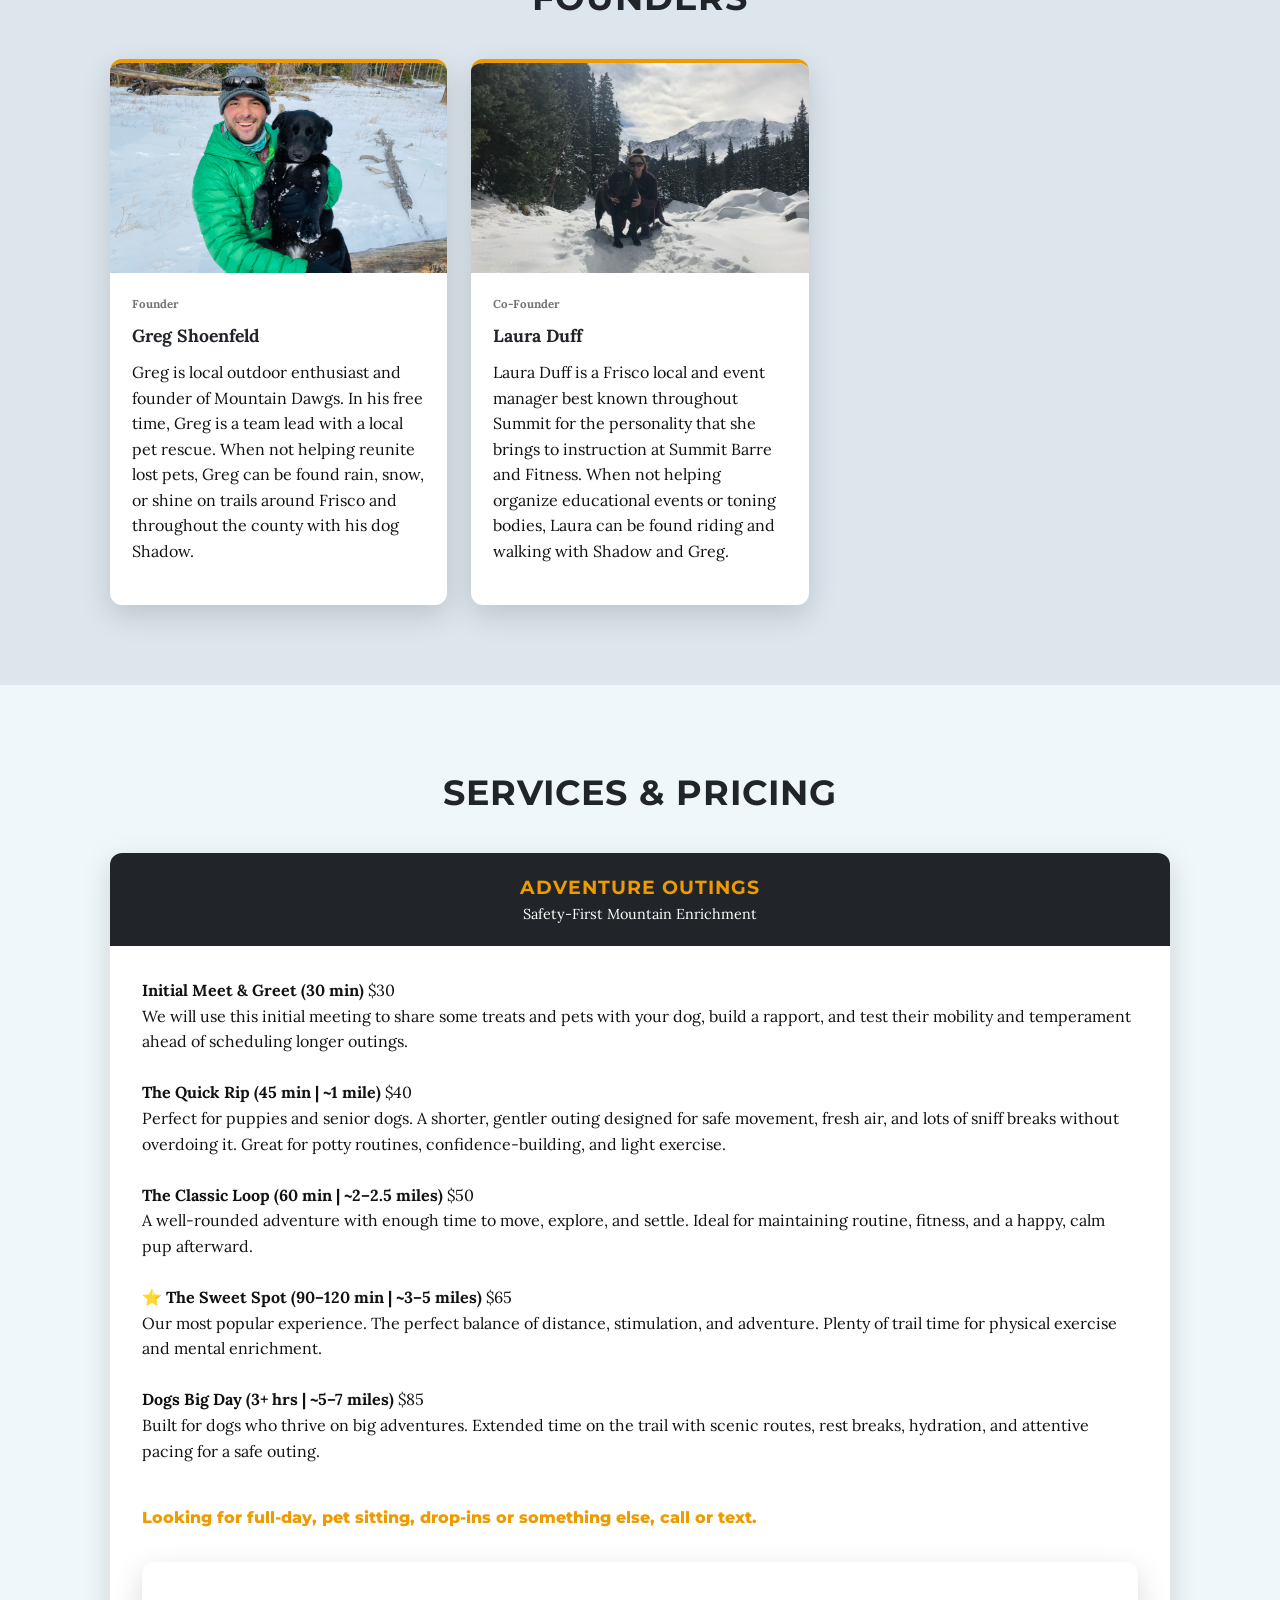
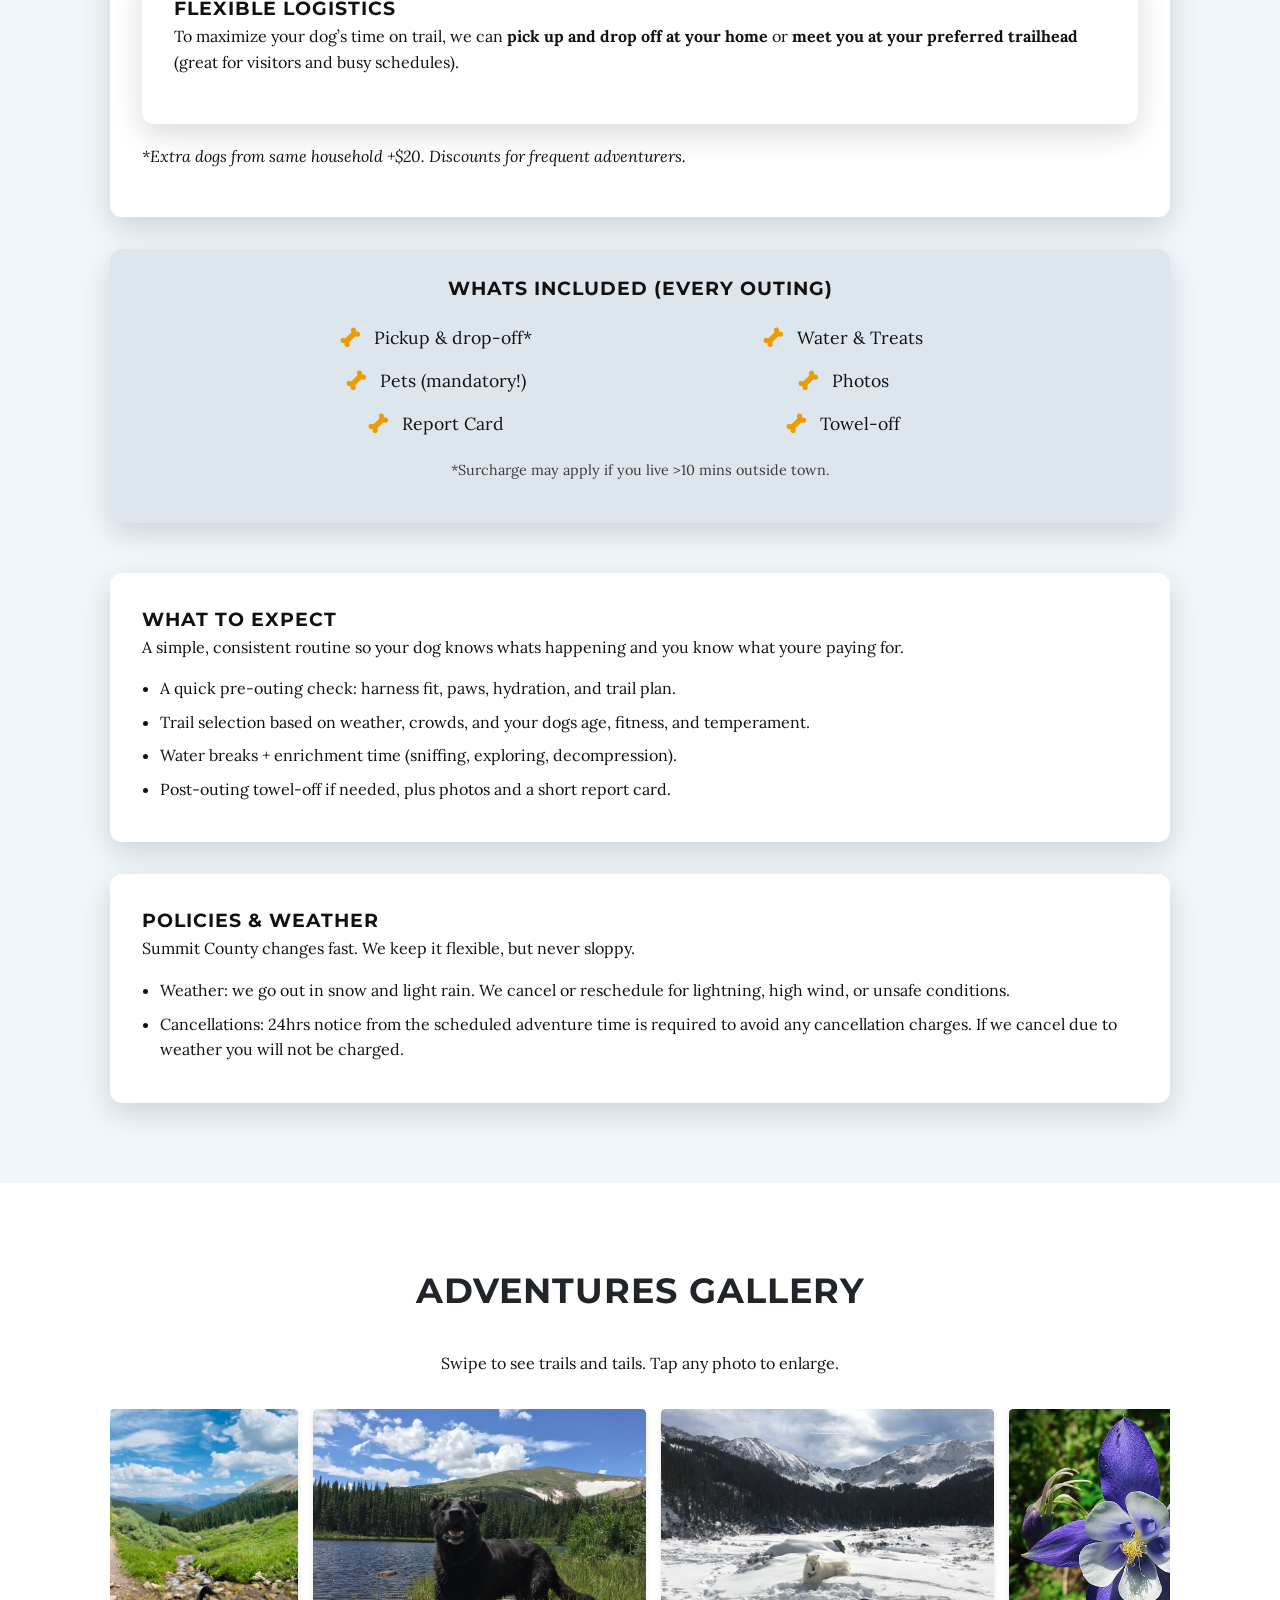
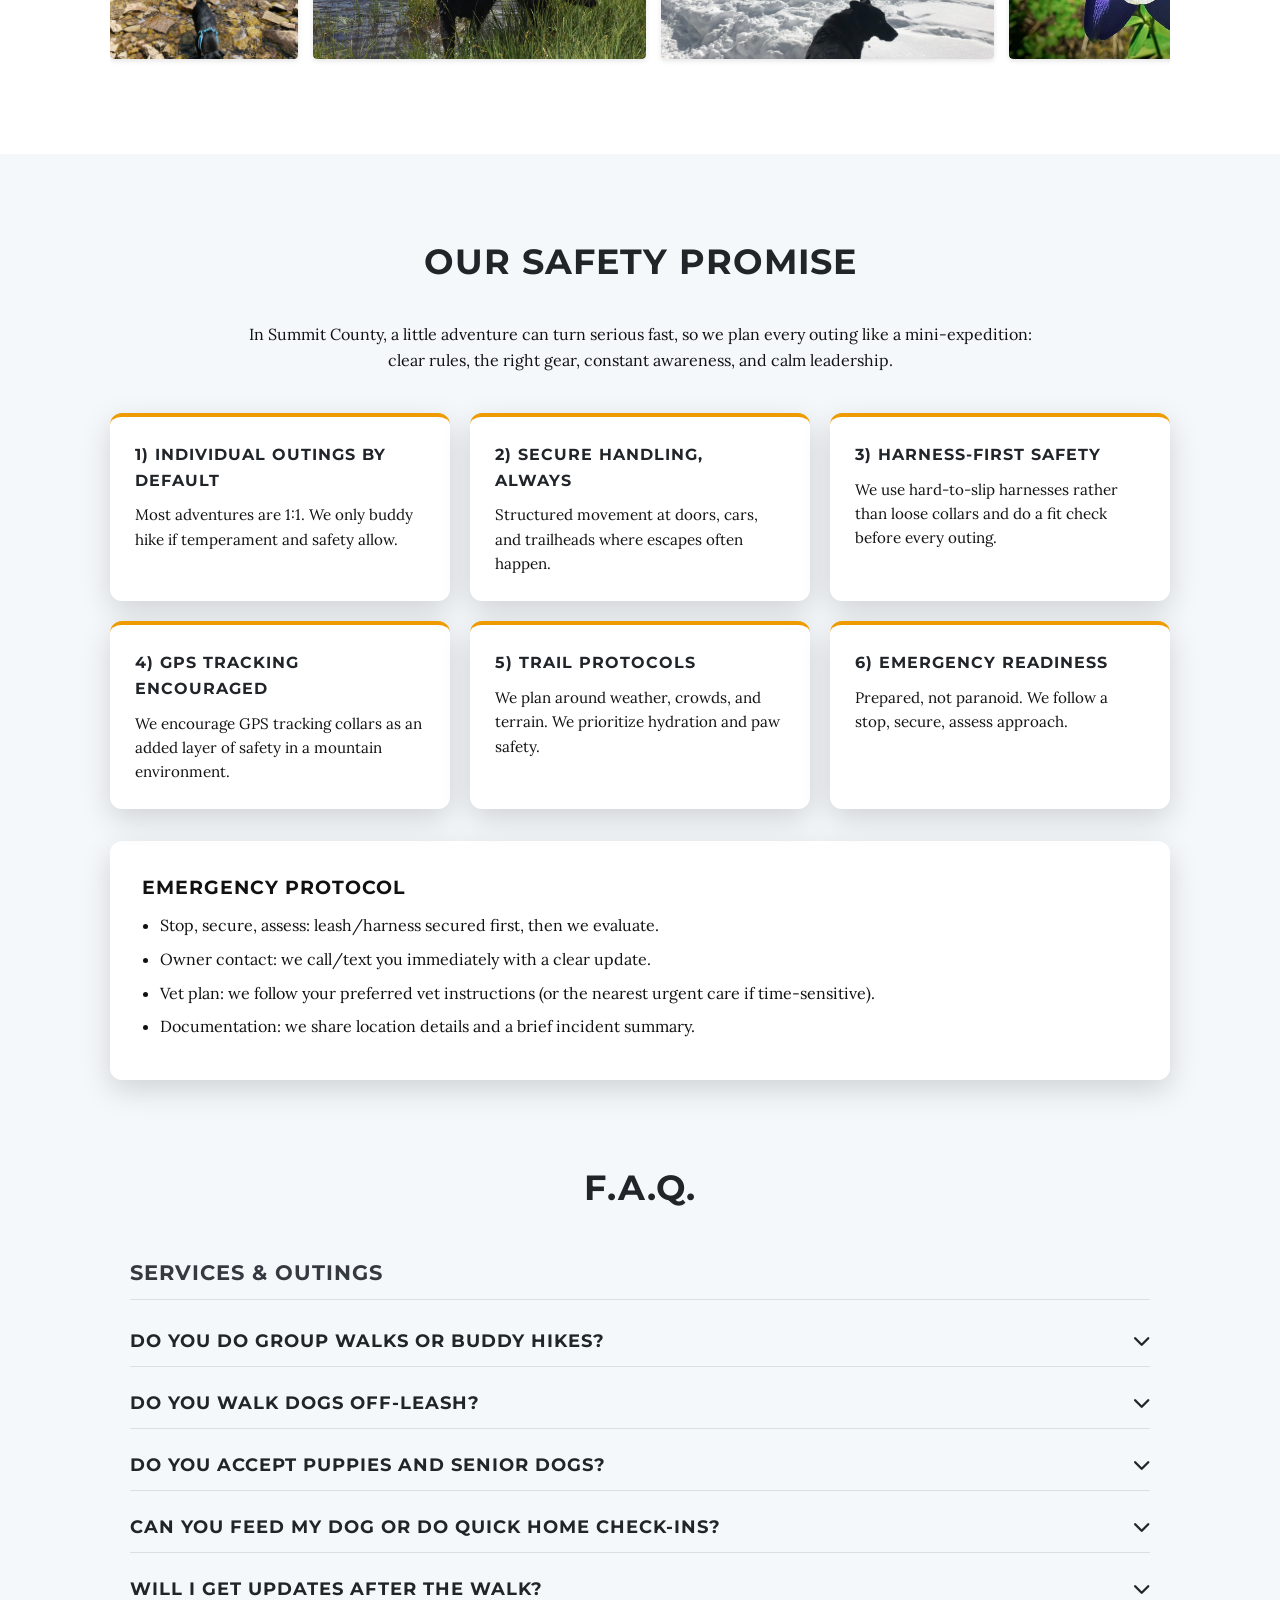
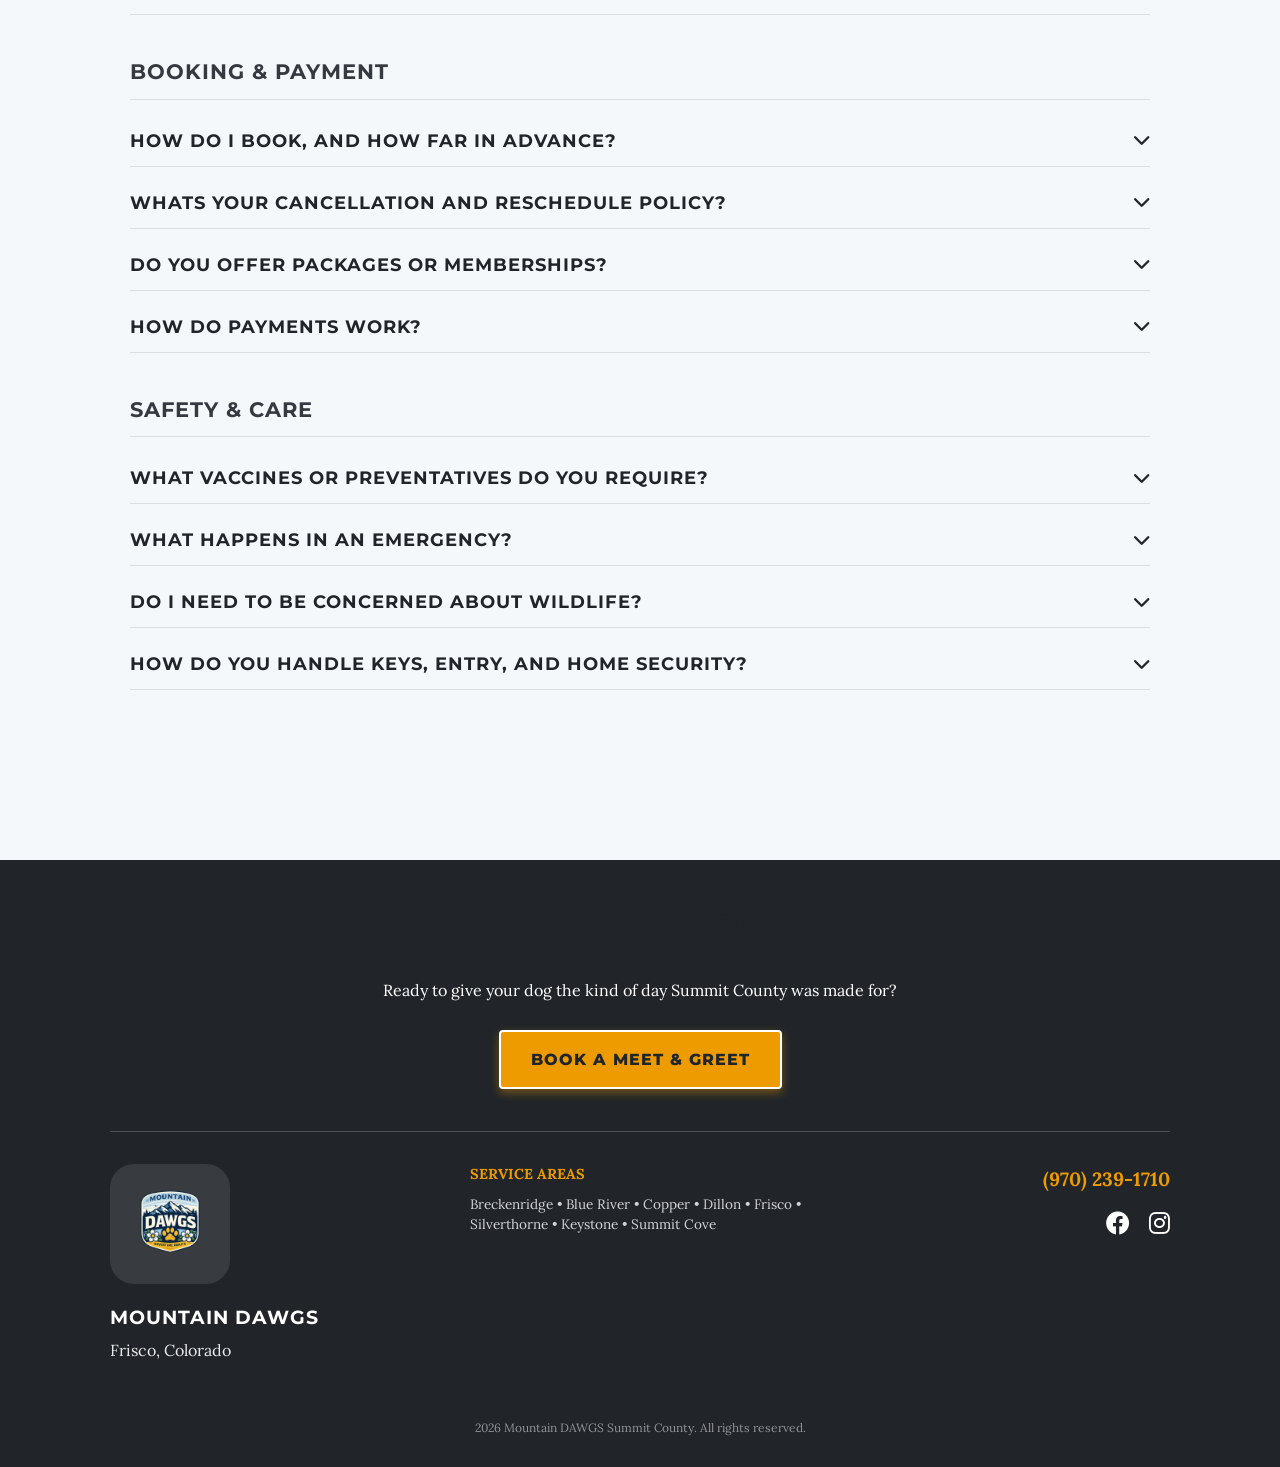
==== commit c2a31eef: "Update index.html" ====
--- a/index.html
+++ b/index.html
@@ -973,19 +973,6 @@
           <p>Laura Duff is a Frisco local and event manager best known throughout Summit for the personality that she brings to instruction at Summit Barre and Fitness. When not helping organize educational events or toning bodies, Laura can be found riding and walking with Shadow and Greg.</p>
         </div>
       </article>
-
-      <!-- Founder 3 -->
-      <article class="profile-card">
-        <div class="profile-media">
-          <img alt="Brandon Ciullo with his dogs" src="images/brandon.jpeg" data-fallback="images/brandon.jpeg" loading="lazy"/>
-        </div>
-        <div class="profile-body">
-          <div class="profile-kicker">Co-Founder</div>
-          <div class="profile-name">Brandon Ciullo</div>
-          <p>Brandon Ciullo is a local legend having founded a local Pet Rescue, where he has helped reunite over 1,300 lost pets with their thankful owners. In addition to pet rescue, Brandon is a faithful member of Summit&apos;s Rescue Group and Water Rescue Team. When not out on rescues, Brandon is seeking out wet adventures with his four fur babies.</p>
-        </div>
-      </article>
-
     </div>
   </div>
 </section>
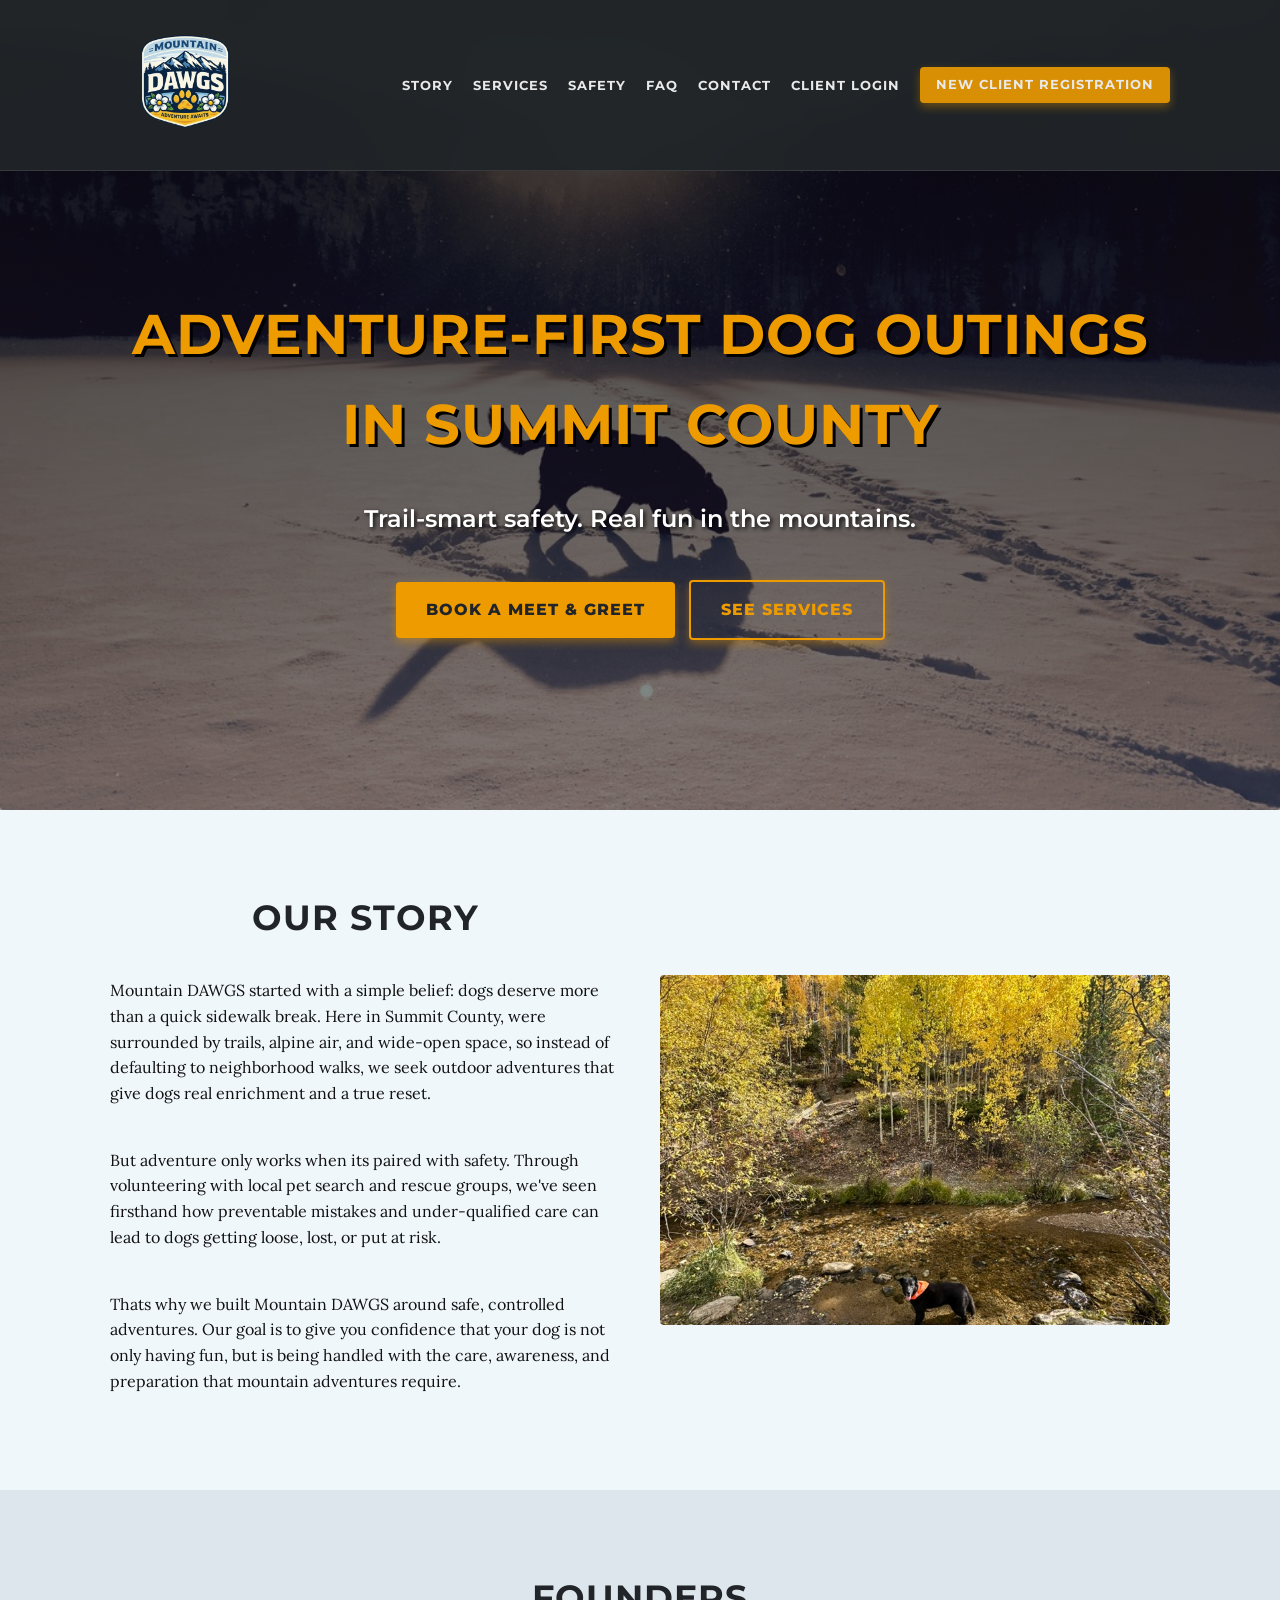
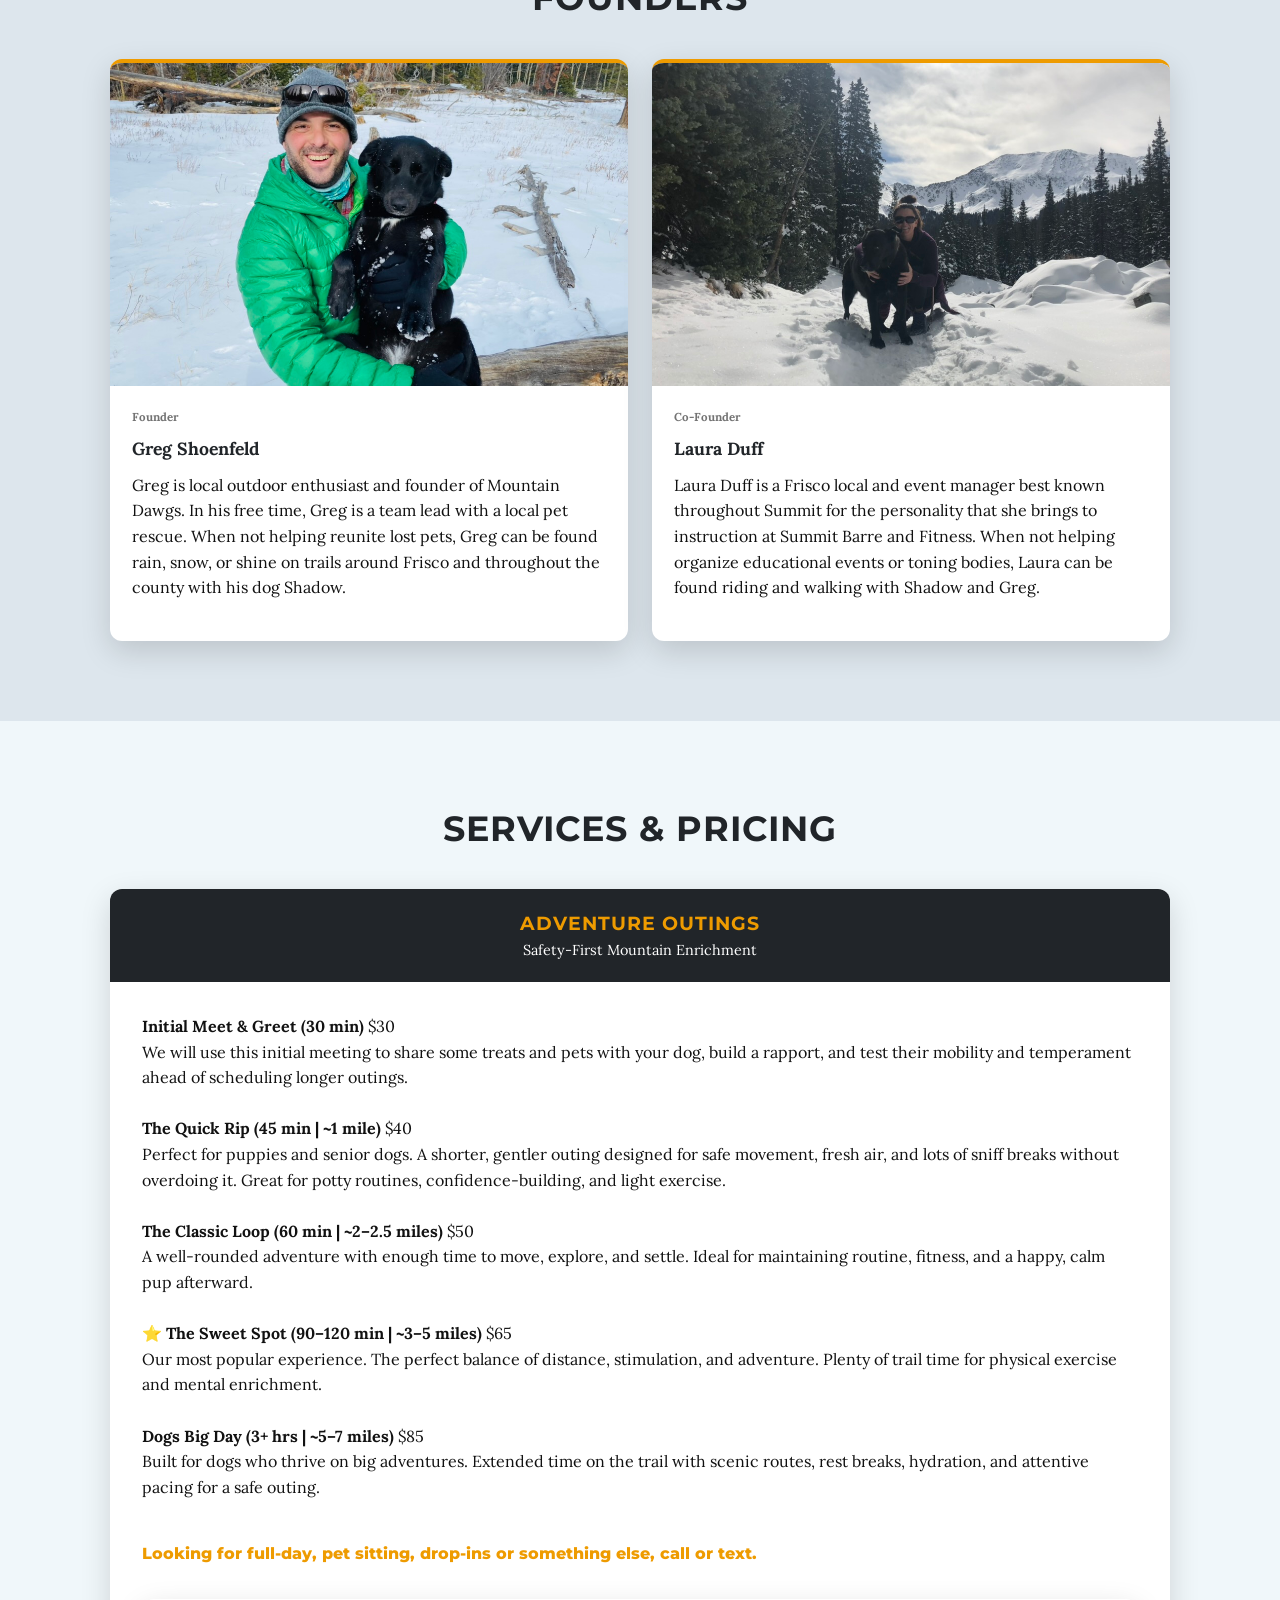
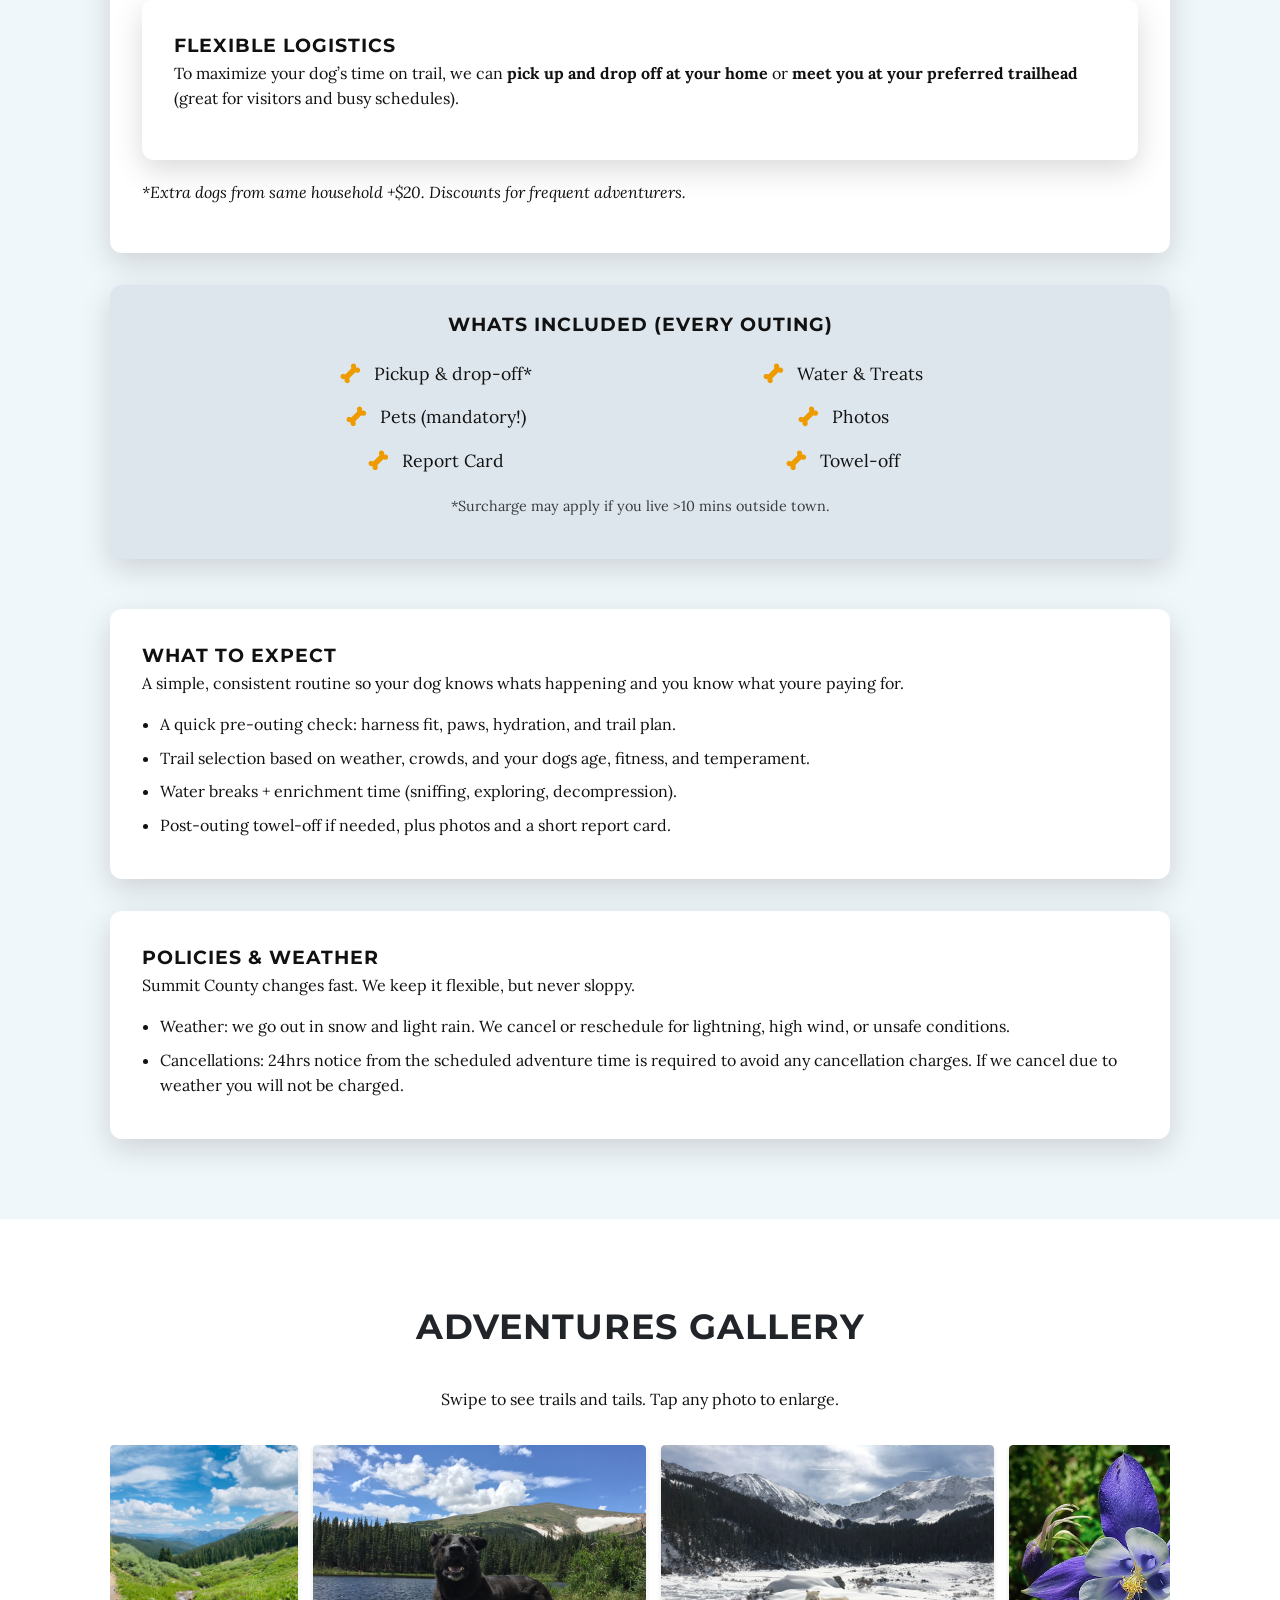
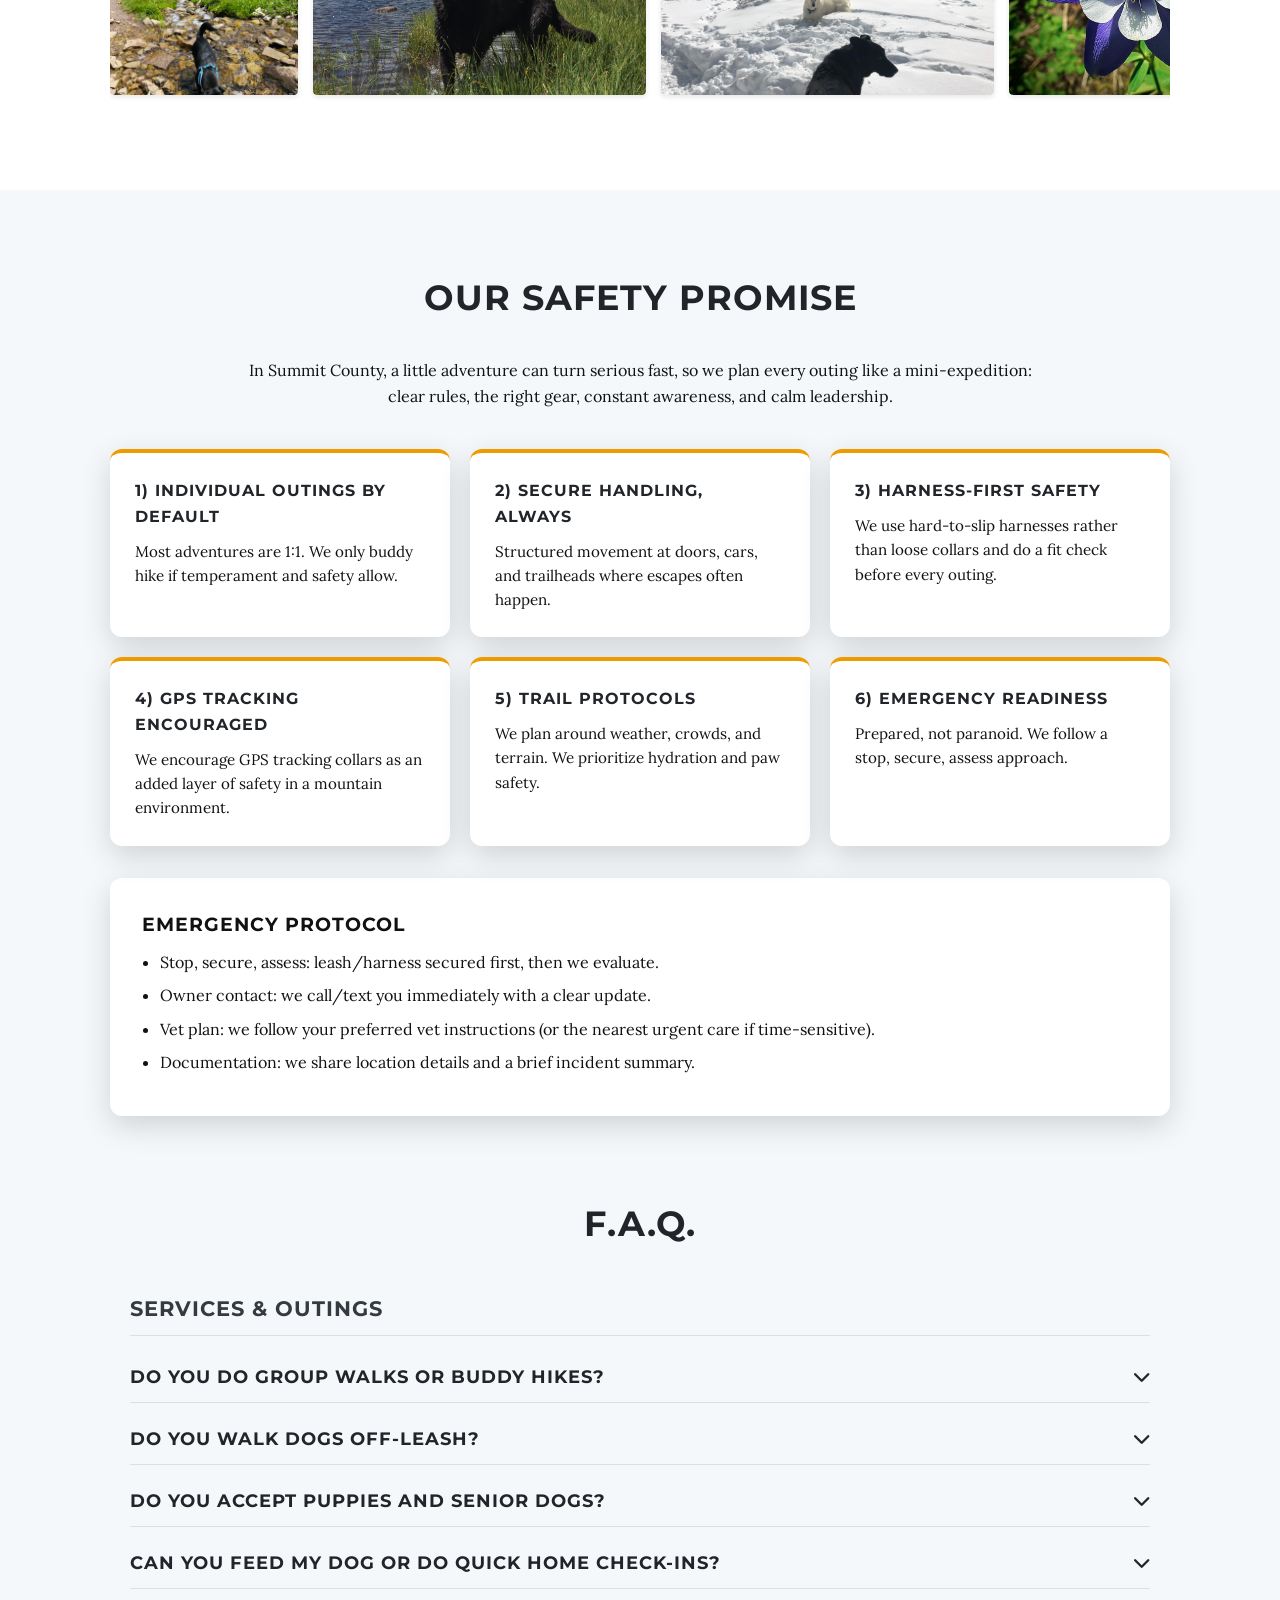
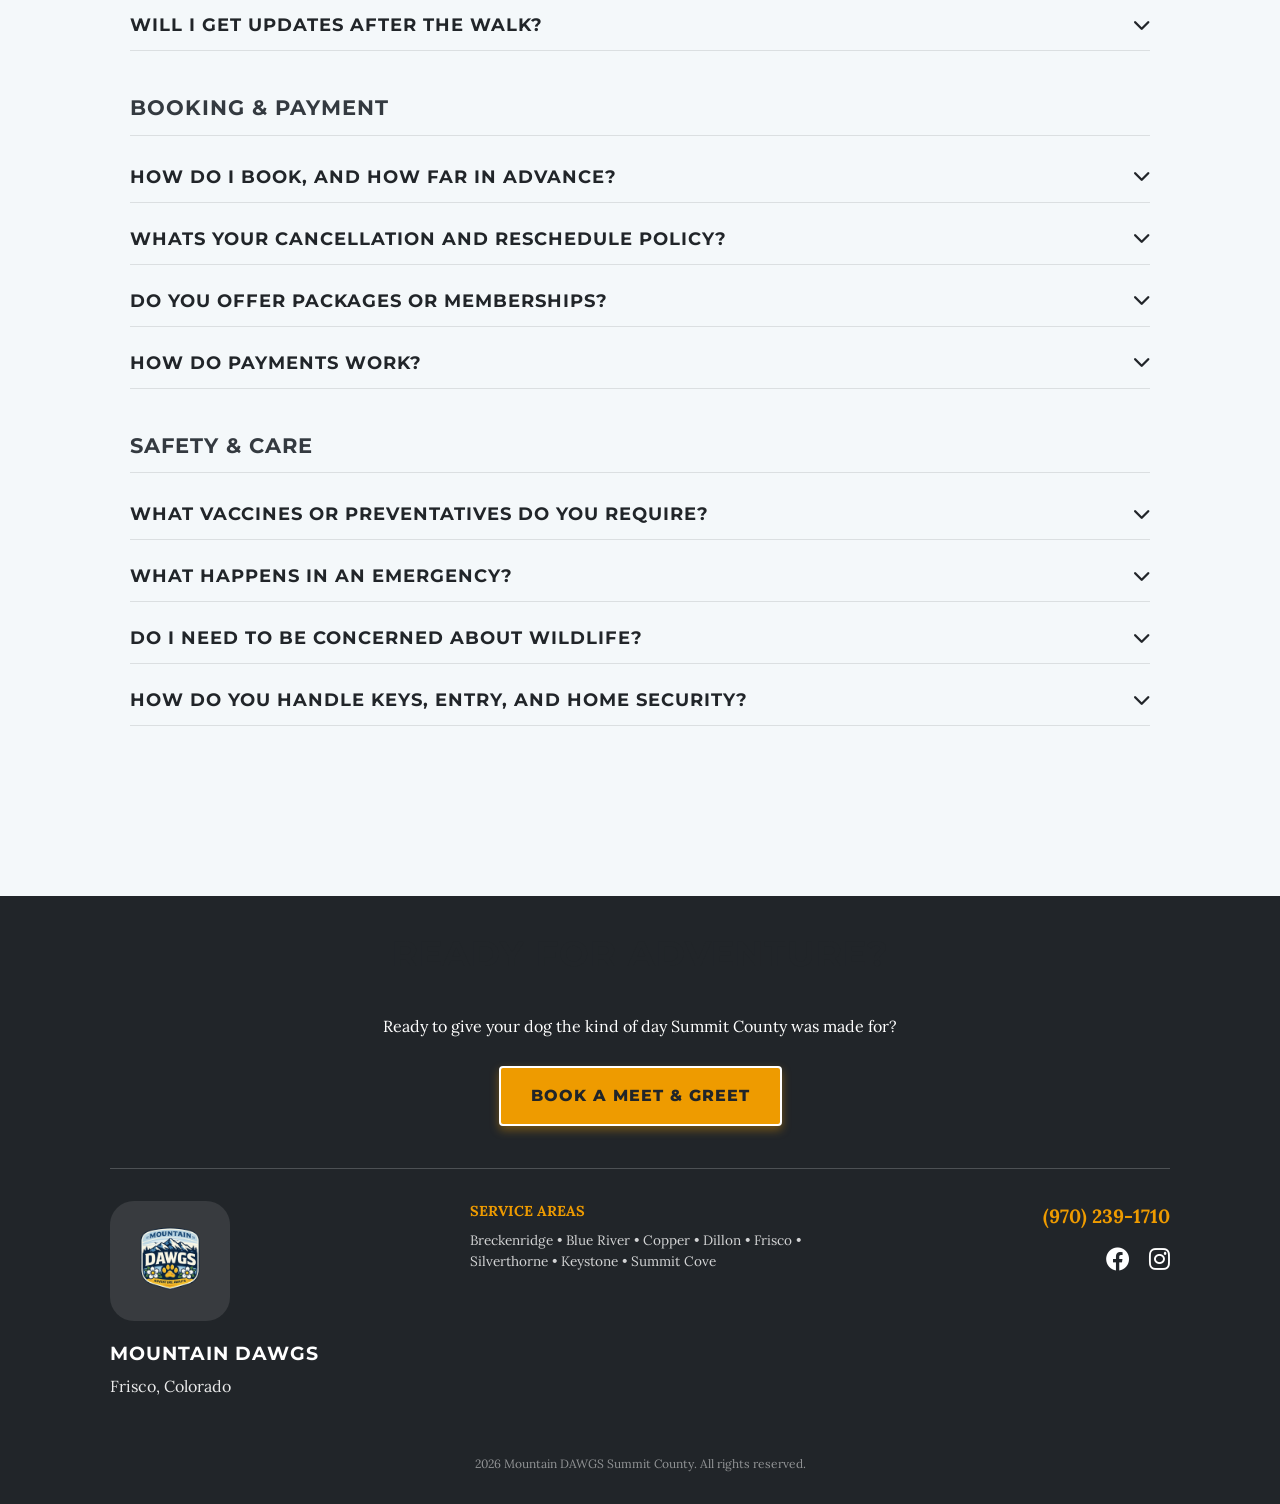
==== commit 029ca969: "Update index.html" ====
--- a/index.html
+++ b/index.html
@@ -305,7 +305,7 @@
         /* Founders */
         .founders-grid {
             display: grid;
-            grid-template-columns: repeat(3, minmax(0, 1fr));
+            grid-template-columns: repeat(auto-fit, minmax(260px, 1fr));
             gap: 24px;
             margin-top: var(--space-md);
         }
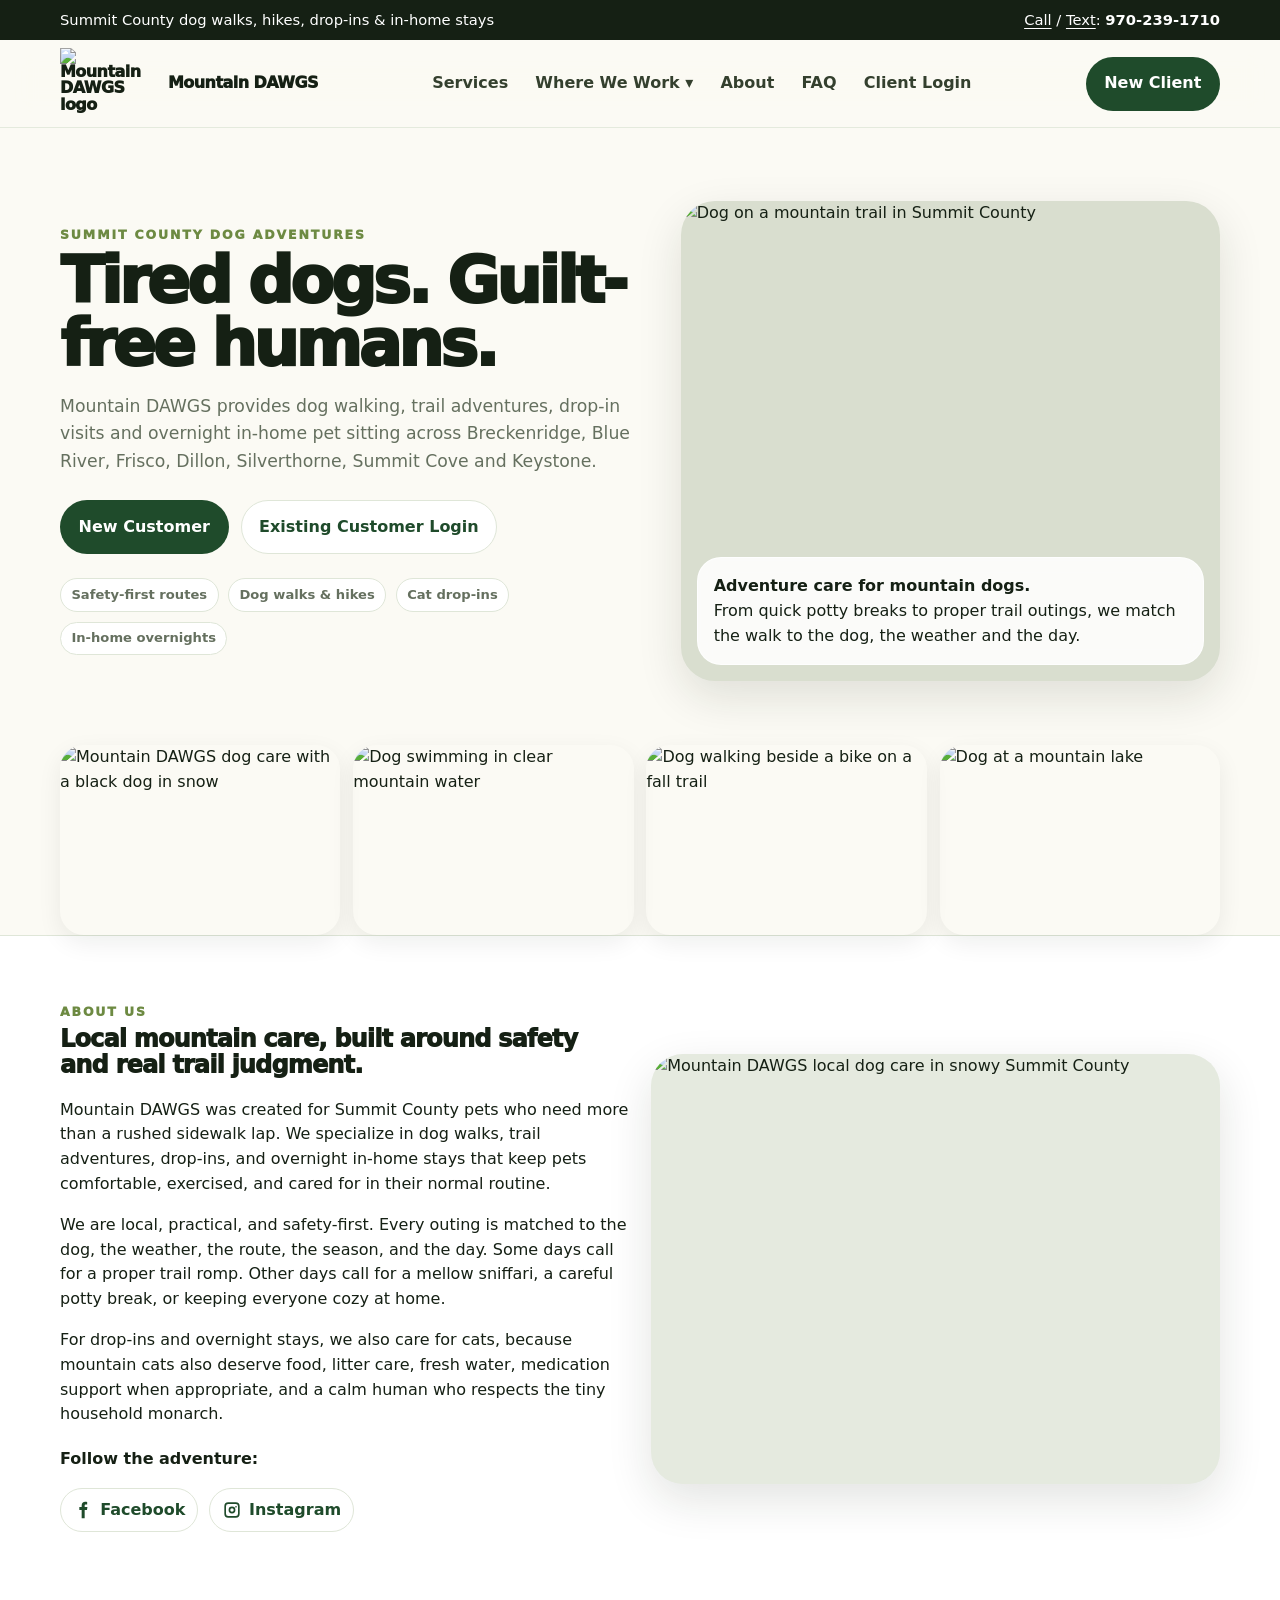
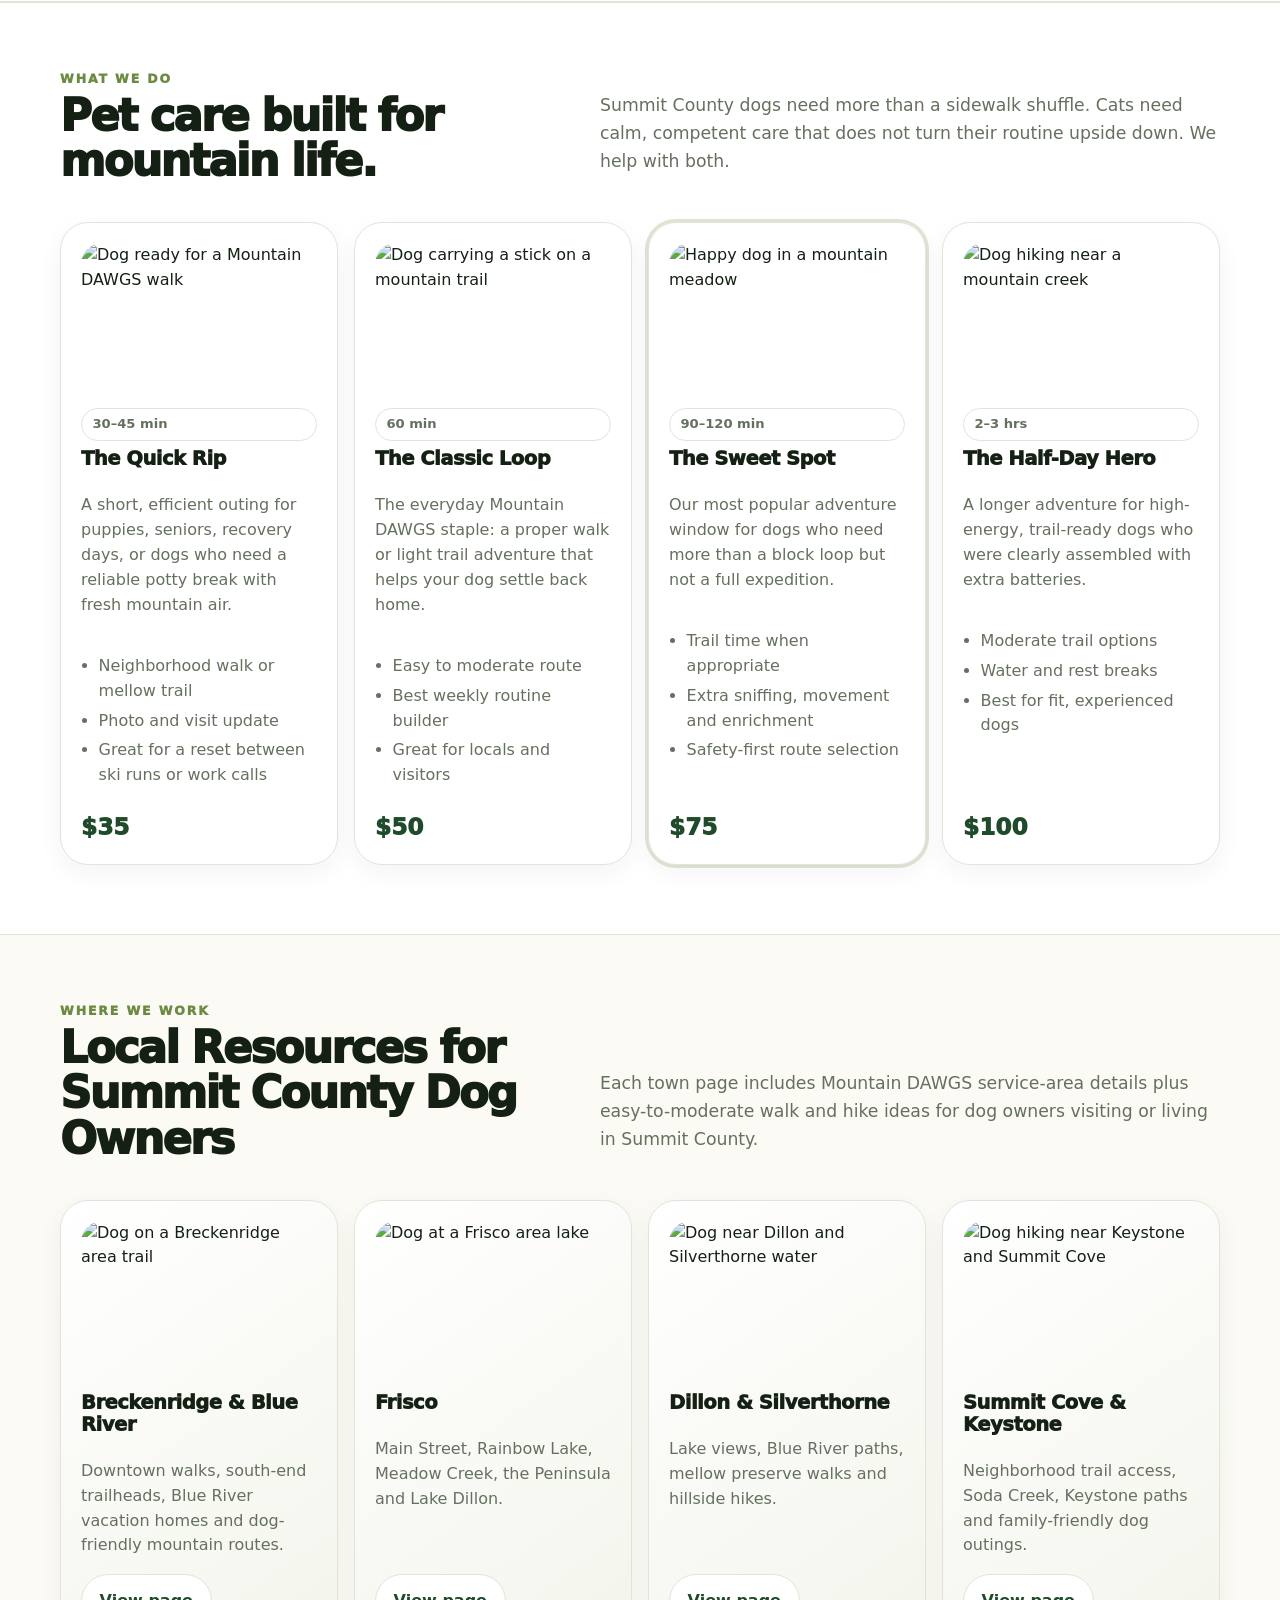
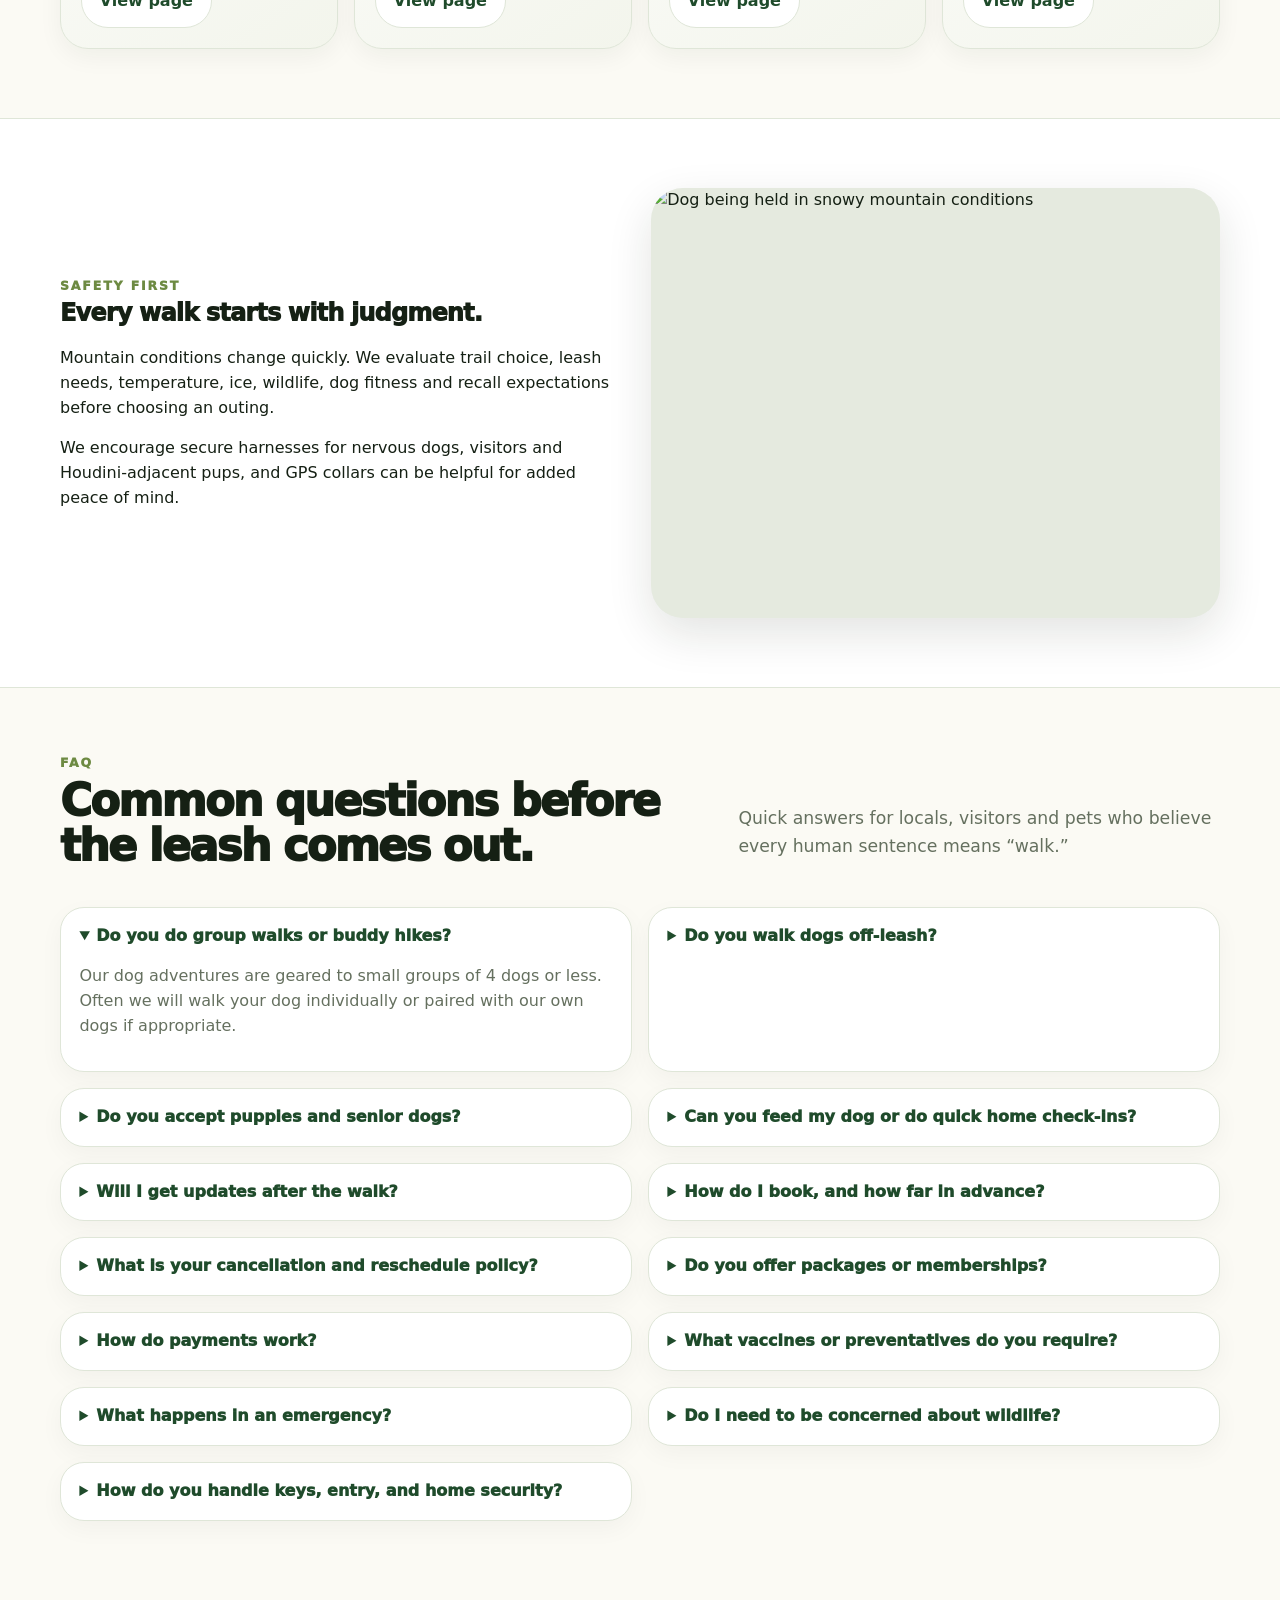
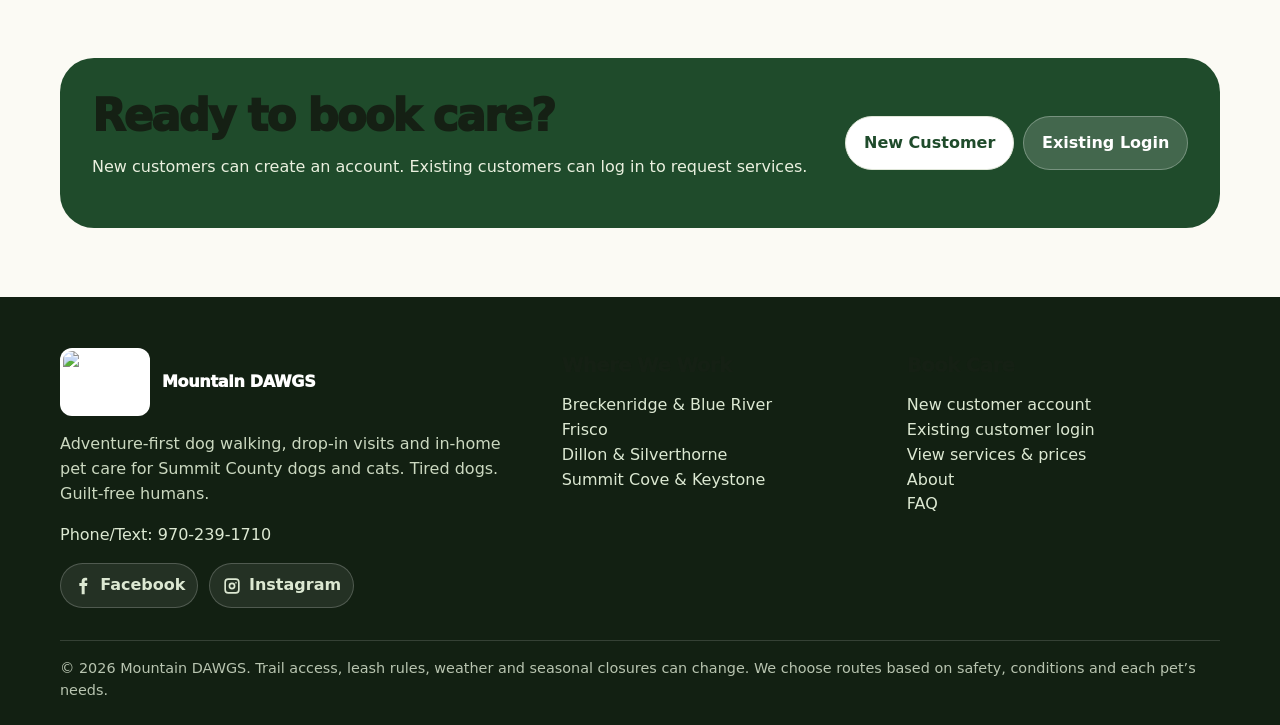
==== commit 298a9395: "Add files via upload" ====
--- a/index.html
+++ b/index.html
@@ -1,1443 +1,2 @@
-<!DOCTYPE html>
-<html lang="en">
-<head>
-<meta charset="utf-8"/>
-<meta content="width=device-width, initial-scale=1.0" name="viewport"/>
-<title>Mountain DAWGS | Summit County Dog Walking</title>
-<meta content="Professional dog walking and adventure hiking in Summit County, Colorado. Serving Frisco, Breckenridge, Silverthorne, Dillon, Copper, and Keystone with GPS-tracked, safety-first mountain outings." name="description"/>
-<meta content="dog walker Summit County, dog hiking Frisco, Breckenridge dog walking, pet services Silverthorne, adventure dog walks Colorado, dog sitting Dillon" name="keywords"/>
-<meta content="Mountain DAWGS" name="author"/>
-
-<meta content="Mountain DAWGS | Summit County Dog Adventures" property="og:title"/>
-<meta content="Real mountain enrichment for your dog. GPS-tracked, safety-first outings in Frisco, Breckenridge, and beyond." property="og:description"/>
-<meta content="website" property="og:type"/>
-<meta content="https://www.mountaindawgs.co" property="og:url"/>
-<meta content="images/logo.png" property="og:image"/>
-
-<link href="https://fonts.googleapis.com" rel="preconnect"/>
-<link crossorigin="" href="https://fonts.gstatic.com" rel="preconnect"/>
-<link href="https://fonts.googleapis.com/css2?family=Lora:ital,wght@0,400;0,600;1,400&amp;family=Montserrat:wght@400;700;800&amp;display=swap" rel="stylesheet"/>
-<link href="https://cdnjs.cloudflare.com/ajax/libs/font-awesome/6.0.0/css/all.min.css" rel="stylesheet"/>
-
-<style>
-        :root {
-            /* --- "TRAIL RUNNER" PALETTE (Gold Edition) --- */
-            --forest-green: #212529; 
-            --slate-blue: #343A40;   
-            --ochre: #EE9B00;        
-            --cream: #F0F7FA;        
-            --stone: #DDE6ED;        
-            --text-dark: #111111;    
-            --white: #ffffff;
-            --space-xs: 8px;
-            --space-sm: 16px;
-            --space-md: 32px;
-            --space-lg: 48px;
-            --space-xl: 80px;
-            --radius-std: 12px;
-            --shadow-std: 0 10px 30px rgba(0,0,0,0.15);
-        }
-
-        * { box-sizing: border-box; margin: 0; padding: 0; }
-        
-        body {
-            font-family: 'Lora', serif;
-            background-color: var(--cream);
-            color: var(--text-dark);
-            line-height: 1.6;
-        }
-
-        h1, h2, h3, h4, .btn, .nav-links a, .nav-login, .faq-question, .faq-category-title {
-            font-family: 'Montserrat', sans-serif;
-            text-transform: uppercase;
-            letter-spacing: 1px;
-        }
-
-        section { padding: var(--space-xl) 0; }
-        
-        h2 {
-            color: var(--forest-green);
-            font-size: 2.2rem;
-            margin-bottom: var(--space-md);
-            text-align: center;
-        }
-
-        p { margin-bottom: var(--space-sm); }
-
-        a { color: var(--ochre); text-decoration: none; transition: 0.3s; }
-        a:hover { color: #FFB703; }
-
-        img { max-width: 100%; height: auto; border-radius: 4px; }
-
-        .container {
-            max-width: 1100px;
-            margin: 0 auto;
-            padding: 0 20px;
-        }
-
-        .btn {
-            display: inline-block;
-            padding: 15px 30px;
-            background-color: var(--ochre);
-            color: var(--forest-green);
-            text-decoration: none;
-            font-weight: 800;
-            border-radius: 4px;
-            transition: background 0.3s;
-            margin: 10px 5px;
-            cursor: pointer;
-            border: none;
-            box-shadow: 0 4px 10px rgba(238, 155, 0, 0.4);
-        }
-        .btn:hover { 
-            background-color: #FFB703; 
-            color: var(--forest-green); 
-            transform: translateY(-2px);
-        }
-        
-        .btn-outline {
-            background-color: transparent;
-            border: 2px solid var(--ochre);
-            color: var(--ochre);
-        }
-        header .btn-outline {
-            border: 2px solid var(--ochre);
-            color: var(--ochre);
-        }
-        .btn-outline:hover { 
-            background-color: var(--ochre); 
-            color: var(--forest-green); 
-        }
-
-        /* Focus visible styles for accessibility */
-        a:focus-visible, button:focus-visible {
-            outline: 3px solid var(--ochre);
-            outline-offset: 2px;
-        }
-
-        .navbar {
-            position: fixed;
-            top: 0;
-            left: 0;
-            width: 100%;
-            background: rgba(33, 37, 41, 0.95);
-            backdrop-filter: blur(10px);
-            -webkit-backdrop-filter: blur(10px); /* iOS Safari support */
-            border-bottom: 1px solid rgba(255,255,255,0.1);
-            z-index: 1000;
-            padding: 10px 0;
-        }
-        .nav-inner {
-            display: flex;
-            align-items: center;
-            justify-content: space-between;
-            gap: 16px;
-        }
-        
-        .logo { 
-            max-width: 150px; 
-            height: auto; 
-        }
-        
-        .nav-links {
-            display: flex;
-            align-items: center;
-            gap: 20px;
-            flex-wrap: wrap;
-        }
-        .nav-links a {
-            color: var(--white);
-            font-weight: 700;
-            font-size: 0.82rem;
-            opacity: 0.9;
-        }
-        .nav-links a:hover { opacity: 1; color: var(--ochre); }
-
-        .nav-cta {
-            display: flex;
-            align-items: center;
-            gap: 12px;
-        }
-        .nav-cta .btn {
-            padding: 8px 16px;
-            font-size: 0.8rem;
-            margin: 0;
-        }
-        
-        .nav-login {
-            font-size: 0.75rem;
-            font-weight: 700;
-            color: var(--white);
-            text-decoration: none;
-            cursor: pointer;
-        }
-        .nav-login:hover { color: var(--ochre); }
-
-        /* Hamburger Menu Styles */
-        .hamburger {
-            display: none;
-            flex-direction: column;
-            gap: 5px;
-            background: transparent;
-            border: none;
-            cursor: pointer;
-            padding: 8px;
-            z-index: 1001;
-            min-width: 44px;
-            min-height: 44px;
-            align-items: center;
-            justify-content: center;
-        }
-
-        .hamburger span {
-            width: 25px;
-            height: 3px;
-            background-color: var(--white);
-            transition: all 0.3s ease;
-            border-radius: 2px;
-        }
-
-        /* Hamburger animation when active */
-        .hamburger.active span:nth-child(1) {
-            transform: rotate(45deg) translate(8px, 8px);
-        }
-
-        .hamburger.active span:nth-child(2) {
-            opacity: 0;
-        }
-
-        .hamburger.active span:nth-child(3) {
-            transform: rotate(-45deg) translate(7px, -7px);
-        }
-
-        header {
-            position: relative;
-            height: 90vh;
-            overflow: hidden;
-            display: flex;
-            align-items: center;
-            justify-content: center;
-            text-align: center;
-            color: var(--white);
-            padding-top: 80px;
-        }
-        .hero-bg {
-            position: absolute;
-            top: 0; left: 0;
-            width: 100%; height: 100%;
-            object-fit: cover;
-            z-index: 0;
-        }
-        .hero-overlay {
-            position: absolute;
-            top: 0; left: 0;
-            width: 100%; height: 100%;
-            background: linear-gradient(to bottom, rgba(0,0,0, 0.8), rgba(0,0,0, 0.4));
-            z-index: 1;
-        }
-        header .container { position: relative; z-index: 2; }
-        
-        header h1 {
-            color: var(--ochre);
-            font-size: 3.5rem;
-            margin-bottom: 1rem;
-            text-shadow: 3px 3px 0px rgba(0,0,0,1);
-            padding-top: 50px;
-            padding-bottom: 15px;
-        }
-        header p {
-            font-size: 1.5rem;
-            max-width: 700px;
-            margin: 0 auto 2rem auto;
-            font-family: 'Montserrat', sans-serif;
-            font-weight: 600;
-            text-shadow: 2px 2px 4px rgba(0,0,0,0.9);
-        }
-
-        .bg-stone { background-color: var(--stone); }
-
-        .story-grid {
-            display: grid; 
-            grid-template-columns: 1fr 1fr;
-            gap: 40px;
-            align-items: center;
-        }
-        
-        .story-grid > div {
-            display: flex;
-            flex-direction: column;
-        }
-        
-        /* FIXED: Proper image container for About section */
-        .about-images-container {
-            display: flex;
-            flex-direction: column;
-            gap: 20px;
-            height: 100%;
-        }
-        
-        .story-grid > div > img {
-            width: 100%;
-            height: 100%;
-            object-fit: cover;
-            object-position: center;
-            min-height: 200px;
-            max-height: 350px;
-        }
-        
-        /* FIXED: Images within container */
-        .about-images-container > img {
-            width: 100%;
-            flex: 1;
-            object-fit: cover;
-            object-position: center;
-        }
-        
-        .about-card, .service-card, .included-box, .info-card, .contact-card {
-            background: var(--white);
-            border-radius: var(--radius-std);
-            padding: var(--space-md);
-            box-shadow: var(--shadow-std);
-        }
-
-        .about-card { border-left: 5px solid var(--ochre); }
-
-        /* Founders */
-        .founders-grid {
-            display: grid;
-            grid-template-columns: repeat(auto-fit, minmax(260px, 1fr));
-            gap: 24px;
-            margin-top: var(--space-md);
-        }
-        .profile-card {
-            background: var(--white);
-            border-radius: var(--radius-std);
-            box-shadow: var(--shadow-std);
-            overflow: hidden;
-            display: flex;
-            flex-direction: column;
-            border-top: 4px solid var(--ochre);
-        }
-        .profile-media {
-            width: 100%;
-            aspect-ratio: 16 / 10;
-            background: var(--stone);
-            overflow: hidden;
-        }
-        .profile-media img {
-            width: 100%;
-            height: 100%;
-            object-fit: cover;
-            object-position: center;
-            border-radius: 0;
-        }
-        .profile-body { padding: 22px 22px 24px 22px; }
-        .profile-kicker {
-            font-size: 0.72rem;
-            font-weight: 800;
-            color: rgba(0,0,0,0.55);
-            margin-bottom: 8px;
-        }
-        .profile-name {
-            font-size: 1.1rem;
-            margin-bottom: 10px;
-            color: var(--forest-green);
-            font-weight: 800;
-        }
-
-        @media (max-width: 980px) {
-            .founders-grid { grid-template-columns: 1fr; }
-        }
-        
-        .service-card { padding: 0; overflow: hidden; margin-bottom: var(--space-md); }
-        .service-header {
-            background: var(--forest-green);
-            color: var(--white);
-            padding: 20px;
-            text-align: center;
-        }
-        .service-header h3 { color: var(--ochre); }
-        .service-body { padding: var(--space-md); }
-
-        .price-table {
-            width: 100%;
-            border-collapse: collapse;
-            margin: 20px 0;
-        }
-        .price-table td { padding: 10px; border-bottom: 1px solid #eee; }
-        .price-table td:last-child { text-align: right; font-weight: bold; color: var(--forest-green); }
-
-        .included-box {
-            background: var(--stone);
-            padding: 25px;
-            text-align: center;
-            margin-bottom: 50px;
-        }
-        
-        .included-list {
-            display: grid;
-            grid-template-columns: 1fr 1fr;
-            gap: 15px;
-            list-style: none;
-            padding: 0;
-            margin: 20px auto;
-            max-width: 800px;
-        }
-        .included-list li { text-align: center; font-size: 1.1rem; }
-        .fa-bone { color: var(--ochre); margin-right: 8px; transform: rotate(-45deg); }
-
-        .info-card { margin-top: var(--space-md); }
-        .info-card ul { margin-left: 18px; margin-top: 10px; }
-        .info-card li { margin: 8px 0; }
-
-        .gallery-grid {
-            display: flex;
-            overflow-x: auto;
-            gap: 15px;
-            margin-top: var(--space-md);
-            padding-bottom: 15px;
-            scroll-snap-type: x mandatory; 
-            -webkit-overflow-scrolling: touch; 
-            scrollbar-width: thin;
-            scrollbar-color: var(--ochre) var(--cream);
-        }
-        .gallery-item {
-            height: 250px;
-            flex: 0 0 auto; 
-            scroll-snap-align: start;
-            overflow: hidden;
-            border-radius: 4px;
-            box-shadow: 0 2px 5px rgba(0,0,0,0.1);
-            position: relative;
-        }
-        .gallery-item img, .gallery-item video {
-            height: 100%; width: auto; display: block;
-        }
-        .gallery-item img:hover { transform: scale(1.05); transition: transform 0.3s; }
-
-        .safety-grid {
-            display: grid;
-            grid-template-columns: repeat(auto-fit, minmax(300px, 1fr));
-            gap: 20px;
-            margin-top: var(--space-md);
-        }
-        .safety-item {
-            background: var(--white);
-            padding: 25px;
-            border-radius: var(--radius-std);
-            border-top: 4px solid var(--ochre);
-            box-shadow: var(--shadow-std);
-        }
-        .safety-item h4 { color: var(--forest-green); margin-bottom: 10px; font-size: 1rem; }
-        .safety-item p { font-size: 0.95rem; margin-bottom: 0; }
-
-        .rescue-banner {
-            background-color: var(--white);
-            color: var(--text-dark);
-            padding: 40px;
-            text-align: center;
-            margin-top: var(--space-lg);
-            border-radius: var(--radius-std);
-            border: 3px solid var(--ochre);
-            box-shadow: var(--shadow-std);
-        }
-        .rescue-logo { 
-            max-width: 250px; 
-            margin: 0 auto 20px auto; 
-            display: block; 
-        }
-        .rescue-banner a { 
-            color: var(--ochre); 
-            font-weight: bold; 
-            text-decoration: underline; 
-        }
-        .rescue-banner a:hover { color: var(--forest-green); }
-        .rescue-phone {
-            display: block;
-            margin-top: 20px;
-            font-size: 1.5rem;
-            font-weight: 800;
-            color: var(--forest-green);
-            background: var(--stone);
-            padding: 12px 24px;
-            border-radius: 4px;
-            width: fit-content;
-            margin-left: auto;
-            margin-right: auto;
-            text-decoration: none;
-            transition: 0.3s;
-        }
-        .rescue-phone:hover {
-            background: var(--ochre);
-            color: var(--forest-green);
-        }
-
-        .faq-category-title {
-            color: var(--slate-blue);
-            font-size: 1.3rem;
-            margin-top: 40px;
-            margin-bottom: 15px;
-            border-bottom: 1px solid rgba(0,0,0,0.1);
-            padding-bottom: 10px;
-        }
-        .faq-item {
-            border-bottom: 1px solid rgba(0,0,0,0.1);
-            margin-bottom: 10px;
-        }
-        .faq-question {
-            width: 100%;
-            text-align: left;
-            background: none;
-            border: none;
-            padding: 15px 0;
-            font-size: 1.1rem;
-            font-weight: 700;
-            color: var(--forest-green);
-            cursor: pointer;
-            display: flex;
-            justify-content: space-between;
-            align-items: center;
-            transition: color 0.3s;
-        }
-        .faq-question:hover { color: var(--ochre); }
-        .faq-answer {
-            max-height: 0;
-            overflow: hidden;
-            transition: max-height 0.3s ease-out;
-            opacity: 0;
-        }
-        .faq-answer p {
-            padding-bottom: 20px;
-            opacity: 0.9;
-        }
-        .faq-item.active .faq-answer {
-            max-height: 500px;
-            opacity: 1;
-            transition: max-height 0.5s ease-in, opacity 0.5s ease-in;
-        }
-        .faq-icon {
-            transition: transform 0.3s;
-        }
-        .faq-item.active .faq-icon {
-            transform: rotate(180deg);
-        }
-
-        footer {
-            background-color: var(--forest-green);
-            color: var(--white);
-            text-align: center;
-            padding: 30px 20px;
-        }
-        .footer-bottom {
-            margin-top: var(--space-md);
-            border-top: 1px solid rgba(255,255,255,0.2); 
-            padding-top: var(--space-md);
-            display: flex;
-            justify-content: space-between;
-            align-items: flex-start;
-            text-align: left;
-            flex-wrap: wrap;
-            gap: 20px;
-        }
-        .footer-col { flex: 1; min-width: 200px; }
-        
-        .footer-logo {
-            max-width: 120px;
-            background: rgba(255,255,255,0.1); 
-            padding: 10px;
-            border-radius: 20%;
-            margin-bottom: 10px;
-        }
-        
-        .service-areas {
-            font-size: 0.85rem;
-            line-height: 1.5;
-            color: rgba(255,255,255,0.8);
-        }
-        .service-areas strong {
-            display: block;
-            margin-bottom: 8px;
-            color: var(--ochre);
-            text-transform: uppercase;
-            font-size: 0.9rem;
-        }
-        .footer-contact-block { text-align: right; }
-        .footer-phone {
-            font-size: 1.2rem;
-            color: var(--ochre);
-            font-weight: bold;
-            text-decoration: none;
-            display: block;
-            margin-bottom: 10px;
-        }
-        .social-icons a { color: var(--white); font-size: 1.5rem; margin-left: 15px; }
-        .social-icons a:hover { color: var(--ochre); }
-        .copyright {
-            width: 100%;
-            text-align: center;
-            margin-top: 30px;
-            font-size: 0.75rem;
-            opacity: 0.5;
-        }
-
-        .lightbox {
-            position: fixed;
-            inset: 0;
-            background: rgba(0,0,0,0.78);
-            display: none;
-            align-items: center; 
-            justify-content: center;
-            padding: 18px; 
-            z-index: 9999;
-        }
-        .lightbox.open { display: flex; }
-        .lightbox-inner {
-            max-width: 1100px;
-            width: 100%;
-            background: rgba(255,255,255,0.06);
-            border: 1px solid rgba(255,255,255,0.18);
-            border-radius: 18px;
-            overflow: hidden;
-        }
-        .lightbox-img { width: 100%; height: auto; display: block; }
-        .lightbox-bar {
-            display: flex;
-            justify-content: space-between; 
-            align-items: center;
-            padding: 10px 12px;
-            color: var(--white);
-            font-family: 'Montserrat', sans-serif;
-            text-transform: uppercase; 
-            letter-spacing: 1px; 
-            font-size: 0.75rem;
-        }
-        .lightbox-close {
-            background: rgba(255,255,255,0.14);
-            border: 1px solid rgba(255,255,255,0.24);
-            color: var(--white);
-            border-radius: 12px; 
-            padding: 8px 10px;
-            cursor: pointer;
-            font-family: 'Montserrat', sans-serif; 
-            text-transform: uppercase; 
-            letter-spacing: 1px;
-            font-size: 0.75rem;
-        }
-
-        /* FIXED: iPad Air breakpoint adjusted to 819px to prevent edge case */
-        @media (max-width: 819px) {
-            .hamburger { 
-                display: flex; 
-            }
-            
-            .nav-links {
-                position: fixed;
-                top: 70px;
-                left: -100%;
-                width: 100%;
-                height: calc(100vh - 70px);
-                background: rgba(33, 37, 41, 0.98);
-                backdrop-filter: blur(10px);
-                -webkit-backdrop-filter: blur(10px); /* iOS Safari support */
-                flex-direction: column;
-                align-items: center;
-                justify-content: flex-start;
-                padding-top: 40px;
-                gap: 30px;
-                transition: left 0.3s ease;
-                z-index: 999;
-                overflow-y: auto;
-                -webkit-overflow-scrolling: touch; /* iOS momentum scrolling */
-            }
-            
-            .nav-links.active {
-                left: 0;
-                display: flex !important;
-            }
-            
-            .nav-links a {
-                font-size: 1.2rem;
-                padding: 10px 20px;
-                width: 80%;
-                text-align: center;
-                border-bottom: 1px solid rgba(255,255,255,0.1);
-            }
-            
-            .nav-login {
-                display: block !important;
-                font-size: 1rem;
-                padding: 10px 20px;
-                width: 80%;
-                text-align: center;
-                border: 2px solid var(--ochre);
-                border-radius: 4px;
-                margin-top: 20px;
-            }
-            
-            .nav-cta {
-                flex-direction: column;
-                width: 80%;
-                gap: 15px;
-            }
-            
-            .nav-cta .btn {
-                width: 100%;
-                text-align: center;
-                padding: 12px 20px;
-                font-size: 0.9rem;
-            }
-            
-            .logo { max-width: 140px; }
-            
-            header {
-                padding-top: 70px;
-                height: 100vh;
-            }
-            
-            header h1 { 
-                font-size: 2rem;
-                padding-top: 20px;
-            }
-            
-            header p {
-                font-size: 1.2rem;
-            }
-            
-            .story-grid { 
-                grid-template-columns: 1fr;
-                align-items: flex-start;
-            }
-            
-            .story-grid > div > img,
-            .about-images-container > img {
-                min-height: 250px;
-                max-height: 400px;
-            }
-            
-            .included-list { grid-template-columns: 1fr; }
-            .footer-bottom { flex-direction: column; text-align: center; }
-            .footer-contact-block { text-align: center; }
-            .social-icons a { margin: 0 10px; }
-            .footer-logo { margin: 0 auto 10px auto; }
-        }
-
-        /* Extra small devices (older Android phones, iPhone SE 1st gen) */
-        @media (max-width: 374px) {
-            .container {
-                padding: 0 15px;
-            }
-            
-            header {
-                padding-top: 65px;
-            }
-            
-            header h1 {
-                font-size: 1.75rem;
-                padding-top: 15px;
-            }
-            
-            header p {
-                font-size: 1rem;
-            }
-            
-            .btn {
-                padding: 12px 20px;
-                font-size: 0.85rem;
-            }
-            
-            h2 {
-                font-size: 1.8rem;
-            }
-            
-            .nav-links a {
-                font-size: 1.1rem;
-            }
-            
-            .safety-grid {
-                grid-template-columns: 1fr;
-            }
-        }
-
-        /* Landscape orientation for mobile devices */
-        @media (max-width: 819px) and (orientation: landscape) {
-            header {
-                height: auto;
-                min-height: 100vh;
-                padding-top: 60px;
-                padding-bottom: 40px;
-            }
-            
-            header h1 {
-                font-size: 1.75rem;
-                padding-top: 10px;
-                margin-bottom: 0.5rem;
-            }
-            
-            header p {
-                font-size: 1rem;
-                margin-bottom: 1rem;
-            }
-            
-            .btn {
-                padding: 10px 20px;
-                margin: 5px 3px;
-            }
-            
-            .nav-links {
-                top: 60px;
-                height: calc(100vh - 60px);
-                padding-top: 20px;
-                gap: 20px;
-            }
-            
-            .nav-links a {
-                padding: 8px 16px;
-            }
-        }
-
-        /* iOS Safari specific fixes */
-        @supports (-webkit-touch-callout: none) {
-            /* iOS Safari only */
-            header {
-                min-height: -webkit-fill-available;
-            }
-            
-            .nav-links {
-                height: calc(100vh - 70px);
-                height: calc(-webkit-fill-available - 70px);
-            }
-            
-            /* Fix for iOS Safari backdrop-filter */
-            .navbar {
-                background: rgba(33, 37, 41, 0.98);
-            }
-        }
-
-        /* Tablet specific adjustments (iPad Mini, small tablets) */
-        @media (min-width: 768px) and (max-width: 819px) {
-            .story-grid {
-                grid-template-columns: 1fr 1fr;
-            }
-            
-            .story-grid > div > img,
-            .about-images-container > img {
-                min-height: 300px;
-                max-height: 450px;
-            }
-        }
-
-        /* Small Android devices optimization */
-        @media (max-width: 360px) {
-            .navbar {
-                padding: 8px 0;
-            }
-            
-            .logo {
-                max-width: 120px;
-            }
-            
-            .hamburger {
-                min-width: 40px;
-                min-height: 40px;
-            }
-            
-            header h1 {
-                font-size: 1.6rem;
-            }
-            
-            .gallery-item {
-                height: 200px;
-            }
-            
-            .price-table td {
-                padding: 8px 5px;
-                font-size: 0.9rem;
-            }
-        }
-
-        /* Performance optimizations */
-        @media (prefers-reduced-motion: reduce) {
-            * {
-                animation-duration: 0.01ms !important;
-                animation-iteration-count: 1 !important;
-                transition-duration: 0.01ms !important;
-            }
-        }
-</style>
-<script id="paws-localbusiness-schema" type="application/ld+json">{
-  "@context": "https://schema.org",
-  "@type": "LocalBusiness",
-  "name": "Mountain DAWGS",
-  "description": "Adventure-first dog outings in Summit County, Colorado. Safety-first hikes and enrichment walks with optional pickup/drop-off.",
-  "areaServed": "Summit County, Colorado",
-  "telephone/SMS": "+1-970-239-1710",
-  "address": {
-    "@type": "PostalAddress",
-    "addressLocality": "Frisco",
-    "addressRegion": "CO",
-    "addressCountry": "US"
-  },
-  "url": "https://www.mountaindawgs.co",
-  "image": "https://www.mountaindawgs.co/images/logo.png"
-}</script>
-</head>
-<body>
-<a class="skip-link" href="#main" style="position: absolute; left: -9999px;">Skip to content</a>
-
-<nav class="navbar">
-<div class="container">
-    <div class="nav-inner">
-        <img alt="Mountain DAWGS Logo" class="logo" src="images/logo.png" data-fallback="images/logo.png"/>
-        
-        <button class="hamburger" id="hamburgerBtn" aria-label="Toggle menu" aria-expanded="false">
-            <span></span>
-            <span></span>
-            <span></span>
-        </button>
-        
-        <div class="nav-links">
-            <a href="#story">Story</a>
-            <a href="#services">Services</a>
-            <a href="#safety">Safety</a>
-            <a href="#faq">FAQ</a>
-            <a href="#contact">Contact</a>
-            <a href="https://www.timetopet.com/portal/mountaindawgs" class="nav-login" target="_blank" rel="noopener">Client Login</a>
-            <div class="nav-cta">
-                <a href="https://www.timetopet.com/portal/mountaindawgs/create-account" class="btn" target="_blank" rel="noopener">New Client Registration</a>
-            </div>
-        </div>
-        
-        <div class="nav-cta" style="display: none;">
-            <a href="https://www.timetopet.com/portal/mountaindawgs/create-account" class="btn" target="_blank" rel="noopener">New Client Registration</a>
-            <a href="https://www.timetopet.com/portal/mountaindawgs" class="nav-login" target="_blank" rel="noopener">Client Login</a>
-        </div>
-    </div>
-</div>
-</nav>
-
-<main id="main">
-<header>
-<img alt="Hero Background" class="hero-bg" src="images/hero-mountain.jpg" data-fallback="images/hero-mountain.jpg" loading="eager"/>
-<div class="hero-overlay"></div>
-<div class="container">
-<h1>Adventure-First Dog Outings<br/>in Summit County</h1>
-<p>Trail-smart safety. Real fun in the mountains.</p>
-<a href="https://www.timetopet.com/portal/mountaindawgs/create-account" class="btn" target="_blank" rel="noopener">Book a Meet &amp; Greet</a>
-<a class="btn btn-outline" href="#services">See Services</a>
-</div>
-</header>
-
-<section id="story">
-<div class="container">
-<div class="story-grid">
-<div>
-<h2>Our Story</h2>
-<p>Mountain DAWGS started with a simple belief: dogs deserve more than a quick sidewalk break. Here in Summit County, were surrounded by trails, alpine air, and wide-open space, so instead of defaulting to neighborhood walks, we seek outdoor adventures that give dogs real enrichment and a true reset.</p>
-<br/>
-<p>But adventure only works when its paired with safety. Through volunteering with local pet search and rescue groups, we've seen firsthand how preventable mistakes and under-qualified care can lead to dogs getting loose, lost, or put at risk.</p>
-<br/>
-<p>Thats why we built Mountain DAWGS around safe, controlled adventures. Our goal is to give you confidence that your dog is not only having fun, but is being handled with the care, awareness, and preparation that mountain adventures require.</p>
-</div>
-<div>
-<img alt="Dog at a mountain lake" src="images/lake-walk.jpg" data-fallback="images/lake-walk.jpg" loading="lazy"/>
-</div>
-</div>
-</div>
-</section>
-
-<section class="bg-stone" id="about">
-  <div class="container">
-    <h2>Founders</h2>
-
-    <div class="founders-grid">
-      <!-- Founder 1 -->
-      <article class="profile-card">
-        <div class="profile-media">
-          <img alt="Greg Shoenfeld with Shadow" src="images/greg-shadow.jpg" data-fallback="images/greg-shadow.jpg" loading="lazy"/>
-        </div>
-        <div class="profile-body">
-          <div class="profile-kicker">Founder</div>
-          <div class="profile-name">Greg Shoenfeld</div>
-          <p>Greg is local outdoor enthusiast and founder of Mountain Dawgs. In his free time, Greg is a team lead with a local pet rescue. When not helping reunite lost pets, Greg can be found rain, snow, or shine on trails around Frisco and throughout the county with his dog Shadow.</p>
-        </div>
-      </article>
-
- <!-- Founder 2 -->
-      <article class="profile-card">
-        <div class="profile-media">
-          <img alt="Laura Duff" src="images/lingbearbear.jpeg" data-fallback="images/lingbear2.jpeg" loading="lazy"/>
-        </div>
-        <div class="profile-body">
-          <div class="profile-kicker">Co-Founder</div>
-          <div class="profile-name">Laura Duff</div>
-          <p>Laura Duff is a Frisco local and event manager best known throughout Summit for the personality that she brings to instruction at Summit Barre and Fitness. When not helping organize educational events or toning bodies, Laura can be found riding and walking with Shadow and Greg.</p>
-        </div>
-      </article>
-    </div>
-  </div>
-</section>
-
-<section id="services">
-<div class="container">
-<h2>Services &amp; Pricing</h2>
-<div class="service-card">
-<div class="service-header">
-<h3>Adventure Outings</h3>
-<p style="margin-bottom:0; font-size: 0.9rem;">Safety-First Mountain Enrichment</p>
-</div>
-<div class="service-body">
-    <div class="services-list">
-        <div class="service-tier">
-            <div class="service-top-row">
-                <span class="service-title"><strong>Initial Meet & Greet (30 min)</strong></span>
-                <span class="service-price">$30</span>
-            </div>
-            <div class="service-desc">We will use this initial meeting to share some treats and pets with your dog, build a rapport, and test their mobility and temperament ahead of scheduling longer outings.</div>
-        </div>
-</br>
-
-        <div class="service-tier">
-            <div class="service-top-row">
-                <span class="service-title"><strong>The Quick Rip (45 min | ~1 mile)</strong></span>
-                <span class="service-price">$40</span>
-            </div>
-            <div class="service-desc">Perfect for puppies and senior dogs. A shorter, gentler outing designed for safe movement, fresh air, and lots of sniff breaks without overdoing it. Great for potty routines, confidence-building, and light exercise.</div>
-        </div>
-</br>
-
-        <div class="service-tier">
-            <div class="service-top-row">
-                <span class="service-title"><strong>The Classic Loop (60 min | ~2–2.5 miles)</strong></span>
-                <span class="service-price">$50</span>
-            </div>
-            <div class="service-desc">A well-rounded adventure with enough time to move, explore, and settle. Ideal for maintaining routine, fitness, and a happy, calm pup afterward.</div>
-        </div>
-</br>
-
-        <div class="service-tier featured">
-            <div class="service-top-row">
-                <span class="service-title"><strong>⭐ The Sweet Spot (90–120 min | ~3–5 miles)</strong></span>
-                <span class="service-price">$65</span>
-            </div>
-            <div class="service-desc">Our most popular experience. The perfect balance of distance, stimulation, and adventure. Plenty of trail time for physical exercise and mental enrichment.</div>
-        </div>
-</br>
-
-        <div class="service-tier">
-            <div class="service-top-row">
-                <span class="service-title"><strong>Dogs Big Day (3+ hrs | ~5–7 miles)</strong></span>
-                <span class="service-price">$85</span>
-            </div>
-            <div class="service-desc">Built for dogs who thrive on big adventures. Extended time on the trail with scenic routes, rest breaks, hydration, and attentive pacing for a safe outing.</div>
-</br>
-<p style="margin-top: 15px; color: var(--ochre); font-weight: 800; font-family: 'Montserrat', sans-serif;">Looking for full-day, pet sitting, drop-ins or something else, call or text.</p>        
-</div>
-        <div class="info-card" id="pickup-trailhead">
-      <h3>Flexible Logistics</h3>
-      <p>To maximize your dog’s time on trail, we can <strong>pick up and drop off at your home</strong> or <strong>meet you at your preferred trailhead</strong> (great for visitors and busy schedules).</p>    
-</div>
-    <p style="margin-top: 20px;"><em>*Extra dogs from same household +$20. Discounts for frequent adventurers.</em></p>
-</div>
-</div>
-    </div>
-
-<div class="included-box">
-<h3>Whats Included (Every Outing)</h3>
-<ul class="included-list">
-<li><i class="fas fa-bone"></i> Pickup &amp; drop-off*</li>
-<li><i class="fas fa-bone"></i> Water &amp; Treats</li>
-<li><i class="fas fa-bone"></i> Pets (mandatory!)</li>
-<li><i class="fas fa-bone"></i> Photos</li>
-<li><i class="fas fa-bone"></i> Report Card</li>
-<li><i class="fas fa-bone"></i> Towel-off</li>
-</ul>
-<p style="margin-top: 15px; font-size: 0.9rem; opacity: 0.8;">*Surcharge may apply if you live &gt;10 mins outside town.</p>
-</div>
-
-<div class="info-card" id="what-to-expect">
-<h3>What to Expect</h3>
-<p>A simple, consistent routine so your dog knows whats happening and you know what youre paying for.</p>
-<ul>
-<li>A quick pre-outing check: harness fit, paws, hydration, and trail plan.</li>
-<li>Trail selection based on weather, crowds, and your dogs age, fitness, and temperament.</li>
-<li>Water breaks + enrichment time (sniffing, exploring, decompression).</li>
-<li>Post-outing towel-off if needed, plus photos and a short report card.</li>
-</ul>
-</div>
-
-<div class="info-card" id="policies">
-<h3>Policies &amp; Weather</h3>
-<p>Summit County changes fast. We keep it flexible, but never sloppy.</p>
-<ul>
-<li>Weather: we go out in snow and light rain. We cancel or reschedule for lightning, high wind, or unsafe conditions.</li>
-<li>Cancellations: 24hrs notice from the scheduled adventure time is required to avoid any cancellation charges. If we cancel due to weather you will not be charged.</li>
-</ul>
-</div>
-</div>
-</section>
-
-<section id="gallery" style="background-color: #fff;">
-<div class="container">
-<h2>Adventures Gallery</h2>
-<p style="text-align: center; margin-bottom: 20px;">Swipe to see trails and tails. Tap any photo to enlarge.</p>
-<div class="gallery-grid">
-<div class="gallery-item"><img alt="Lake walk" src="images/B382DB74-62FC-4828-A0E7-091BAC0997FB_1_105_c.jpeg" loading="lazy"/></div>
-<div class="gallery-item"><img alt="Lake walk" src="images/Bear_CBD.jpeg" loading="lazy"/></div>
-<div class="gallery-item"><img alt="Dog to Dog" src="images/Bear_Taos.jpeg" loading="lazy"/></div>
-<div class="gallery-item"><img alt="Columbine" src="images/Columbine.jpeg" loading="lazy"/></div>
-<div class="gallery-item"><img alt="Snowy Trail Dog" src="images/image_0.jpg" loading="lazy"/></div>
-<div class="gallery-item"><img alt="Bike dog" src="images/Shadow_Searle.jpeg" loading="lazy"/></div>
-<div class="gallery-item"><img alt="Gore" src="images/gore.jpeg" loading="lazy"/></div>
-<div class="gallery-item"><img alt="Snow dog" src="images/3254397E-E4CD-4342-A209-E09615A647CC_1_105_c.jpeg" loading="lazy"/></div>
-<div class="gallery-item"><img alt="Action shot" src="images/Shadow_flyig.jpeg" loading="lazy"/></div>
-<div class="gallery-item"><img alt="Hike view" src="images/Shadow_Daiseys.jpeg" loading="lazy"/></div>
-<div class="gallery-item"><img alt="Biking with Dog" src="images/biking.jpg" loading="lazy"/></div>
-<div class="gallery-item"><img alt="Swimming Dog" src="images/rainbow.jpg" loading="lazy"/></div>
-</div>
-</div>
-</section>
-
-<section id="safety" style="background-color: #f4f8fa;">
-<div class="container">
-<h2>Our Safety Promise</h2>
-<p style="text-align: center; max-width: 800px; margin: 0 auto;">In Summit County, a little adventure can turn serious fast, so we plan every outing like a mini-expedition: clear rules, the right gear, constant awareness, and calm leadership.</p>
-<div style="margin: 40px auto; max-width: 800px;"></div>
-<div class="safety-grid">
-<div class="safety-item">
-<h4>1) Individual outings by default</h4>
-<p>Most adventures are 1:1. We only buddy hike if temperament and safety allow.</p>
-</div>
-<div class="safety-item">
-<h4>2) Secure handling, always</h4>
-<p>Structured movement at doors, cars, and trailheads where escapes often happen.</p>
-</div>
-<div class="safety-item">
-<h4>3) Harness-first safety</h4>
-<p>We use hard-to-slip harnesses rather than loose collars and do a fit check before every outing.</p>
-</div>
-<div class="safety-item">
-<h4>4) GPS tracking encouraged</h4>
-<p>We encourage GPS tracking collars as an added layer of safety in a mountain environment.</p>
-</div>
-<div class="safety-item">
-<h4>5) Trail protocols</h4>
-<p>We plan around weather, crowds, and terrain. We prioritize hydration and paw safety.</p>
-</div>
-<div class="safety-item">
-<h4>6) Emergency readiness</h4>
-<p>Prepared, not paranoid. We follow a stop, secure, assess approach.</p>
-</div>
-</div>
-
-<div class="info-card" id="emergency-protocol">
-<h3>Emergency Protocol</h3>
-<ul>
-<li>Stop, secure, assess: leash/harness secured first, then we evaluate.</li>
-<li>Owner contact: we call/text you immediately with a clear update.</li>
-<li>Vet plan: we follow your preferred vet instructions (or the nearest urgent care if time-sensitive).</li>
-<li>Documentation: we share location details and a brief incident summary.</li>
-</ul>
-</div>
-
-<section id="faq">
-    <div class="container">
-        <h2>F.A.Q.</h2>
-        
-        <h3 class="faq-category-title">Services & Outings</h3>
-        
-        <div class="faq-item">
-            <button class="faq-question">
-                Do you do group walks or buddy hikes?
-                <i class="fas fa-chevron-down faq-icon"></i>
-            </button>
-            <div class="faq-answer">
-                <p>Our dog adventures are geared to small groups of 4 dogs or less. Often we will walk your dog individually or paired with our own dogs if appropriate.</p>
-            </div>
-        </div>
-
-        <div class="faq-item">
-            <button class="faq-question">
-                Do you walk dogs off-leash?
-                <i class="fas fa-chevron-down faq-icon"></i>
-            </button>
-            <div class="faq-answer">
-                <p>Off-leash time is ony available on-request, if we have experience with the dog and have deemed them a candidate, and if they are wearing a GPS collar. We prioritize safety first and will assess your dogs recall, responsiveness, and comfort level before approving off-leash outings. If conditions change, we leash up, no debate.</p>
-            </div>
-        </div>
-
-        <div class="faq-item">
-            <button class="faq-question">
-                Do you accept puppies and senior dogs?
-                <i class="fas fa-chevron-down faq-icon"></i>
-            </button>
-            <div class="faq-answer">
-                <p>Yes. We tailor outings to age and ability: puppies often do best with shorter, structured adventures, while seniors benefit from gentler routes, slower pacing, and extra breaks; well confirm whats appropriate during the meet-and-greet.</p>
-            </div>
-        </div>
-
-        <div class="faq-item">
-            <button class="faq-question">
-                Can you feed my dog or do quick home check-ins?
-                <i class="fas fa-chevron-down faq-icon"></i>
-            </button>
-            <div class="faq-answer">
-                <p>Yes. We can add a quick home check-in for feeding, fresh water, potty breaks, and a little love; just leave clear instructions in your profile (amounts, routines, allergies) or message us ahead of time.</p>
-            </div>
-        </div>
-
-        <div class="faq-item">
-            <button class="faq-question">
-                Will I get updates after the walk?
-                <i class="fas fa-chevron-down faq-icon"></i>
-            </button>
-            <div class="faq-answer">
-                <p>Yes. Though our app, you'll receive a report card after each outing that includes photos, notes on energy level, behavior, and bathroom breaks, and a route map of where we hiked.</p>
-            </div>
-        </div>
-
-        <h3 class="faq-category-title">Booking & Payment</h3>
-
-        <div class="faq-item">
-            <button class="faq-question">
-                How do I book, and how far in advance?
-                <i class="fas fa-chevron-down faq-icon"></i>
-            </button>
-            <div class="faq-answer">
-                <p>Book online or call us directly. We recommend 4872 hours notice, and even earlier for weekends, holidays, and peak vacation periods.</p>
-            </div>
-        </div>
-
-        <div class="faq-item">
-            <button class="faq-question">
-                Whats your cancellation and reschedule policy?
-                <i class="fas fa-chevron-down faq-icon"></i>
-            </button>
-            <div class="faq-answer">
-                <p>Please cancel or reschedule at least 24 hours in advance; late cancellations are charged as a full visit since our outings are one-on-one and capacity is limited. If weather makes conditions unsafe during your scheduled time, well contact you to cancel, reschedule, or make other arrangements and you wont be charged.</p>
-            </div>
-        </div>
-
-        <div class="faq-item">
-            <button class="faq-question">
-                Do you offer packages or memberships?
-                <i class="fas fa-chevron-down faq-icon"></i>
-            </button>
-            <div class="faq-answer">
-                <p>Yes. We offer pre-paid 10-packs and monthly subscriptions, which are great for consistent routines and priority scheduling during busy weeks.</p>
-            </div>
-        </div>
-
-        <div class="faq-item">
-            <button class="faq-question">
-                How do payments work?
-                <i class="fas fa-chevron-down faq-icon"></i>
-            </button>
-            <div class="faq-answer">
-                <p>We collect a credit card in advance to keep on file in our secure payment system, and we charge at the conclusion of service (cash is also accepted at the time of service). We also offer pre-paid 10-packs and monthly subscriptions.</p>
-            </div>
-        </div>
-
-        <h3 class="faq-category-title">Safety & Care</h3>
-
-        <div class="faq-item">
-            <button class="faq-question">
-                What vaccines or preventatives do you require?
-                <i class="fas fa-chevron-down faq-icon"></i>
-            </button>
-            <div class="faq-answer">
-                <p>Rabies vaccination is required before service. In Summit County we also recommend DAP and Lepto (lots of stream-and-pond adventures), plus heartworm and flea/tick prevention.</p>
-            </div>
-        </div>
-
-        <div class="faq-item">
-            <button class="faq-question">
-                What happens in an emergency?
-                <i class="fas fa-chevron-down faq-icon"></i>
-            </button>
-            <div class="faq-answer">
-                <p>We plan ahead for the unexpected by storing your emergency instructions in our system. If something happens, well contact you immediately, follow your guidance, and get prompt veterinary care if needed.</p>
-            </div>
-        </div>
-
-        <div class="faq-item">
-            <button class="faq-question">
-                Do I need to be concerned about wildlife?
-                <i class="fas fa-chevron-down faq-icon"></i>
-            </button>
-            <div class="faq-answer">
-                <p>Summit County is home to a variety of wildlife, and most encounters are uneventful. If we see wildlife, we keep a safe distance so it stays a calm moment, not a chase; in known moose corridors and higher-activity areas, we keep dogs leashed and choose routes with safety in mind.</p>
-            </div>
-        </div>
-
-        <div class="faq-item">
-            <button class="faq-question">
-                How do you handle keys, entry, and home security?
-                <i class="fas fa-chevron-down faq-icon"></i>
-            </button>
-            <div class="faq-answer">
-                <p>We store entry details securely in our scheduling system, and access is limited to Mountain DAWGS owners and your Adventure Guide on the day of service. For returning clients, we can let ourselves in/out when youre not available and follow any special instructions.</p>
-            </div>
-        </div>
-
-    </div>
-</section>
-
-</main>
-
-<footer id="contact">
-<div class="container">
-<h2>Ready for Adventure?</h2>
-<p>Ready to give your dog the kind of day Summit County was made for?</p>
-<a href="https://www.timetopet.com/portal/mountaindawgs/create-account" class="btn" style="border: 2px solid white;" target="_blank" rel="noopener">Book a Meet &amp; Greet</a>
-<div class="footer-bottom">
-<div class="footer-col">
-<img alt="Mountain DAWGS Logo" class="footer-logo" src="images/logo.png" data-fallback="images/logo.png" loading="lazy"/>
-<h3 style="margin-bottom: 5px; font-size: 1.2rem;">Mountain DAWGS</h3>
-<p style="margin-bottom: 5px; opacity: 0.9;">Frisco, Colorado</p>
-</div>
-<div class="footer-col">
-<div class="service-areas">
-<strong>Service Areas</strong>
-Breckenridge • Blue River • Copper • Dillon • Frisco • Silverthorne • Keystone • Summit Cove
-</div>
-</div>
-<div class="footer-col footer-contact-block">
-<a class="footer-phone" href="tel:9709881015">(970) 239-1710</a>
-<div class="social-icons">
-<a href="https://www.facebook.com/summitmountaindawgs/" target="_blank" rel="noopener" aria-label="Facebook"><i class="fab fa-facebook"></i></a>
-<a href="https://www.instagram.com/mountaindawgs/" target="_blank" rel="noopener" aria-label="Instagram"><i class="fab fa-instagram"></i></a>
-</div>
-</div>
-<div class="copyright"><span id="year"></span> Mountain DAWGS Summit County. All rights reserved.</div>
-</div>
-</div>
-</footer>
-
-<div aria-hidden="true" class="lightbox" id="lightbox">
-<div class="lightbox-inner">
-<div class="lightbox-bar">
-<div id="lightboxCaption">Photo</div>
-<button aria-label="Close lightbox" class="lightbox-close" id="lightboxClose" type="button">Close</button>
-</div>
-<img alt="Expanded gallery image" class="lightbox-img" id="lightboxImg"/>
-</div>
-</div>
-
-<script>
-    (function() {
-      // Set copyright year
-      var y = document.getElementById('year');
-      if (y) y.textContent = new Date().getFullYear();
-
-      // Hamburger Menu Toggle
-      var hamburger = document.getElementById('hamburgerBtn');
-      var navLinks = document.querySelector('.nav-links');
-      
-      if (hamburger && navLinks) {
-        hamburger.addEventListener('click', function(e) {
-          e.stopPropagation();
-          var isExpanded = hamburger.getAttribute('aria-expanded') === 'true';
-          hamburger.classList.toggle('active');
-          navLinks.classList.toggle('active');
-          hamburger.setAttribute('aria-expanded', !isExpanded);
-          
-          // Prevent body scroll when menu is open
-          if (!isExpanded) {
-            document.body.style.overflow = 'hidden';
-          } else {
-            document.body.style.overflow = '';
-          }
-        });
-        
-        // Close menu when clicking a link
-        document.querySelectorAll('.nav-links a').forEach(function(link) {
-          link.addEventListener('click', function() {
-            hamburger.classList.remove('active');
-            navLinks.classList.remove('active');
-            hamburger.setAttribute('aria-expanded', 'false');
-            document.body.style.overflow = '';
-          });
-        });
-        
-        // Close menu when clicking outside
-        document.addEventListener('click', function(e) {
-          if (navLinks.classList.contains('active') && 
-              !hamburger.contains(e.target) && 
-              !navLinks.contains(e.target)) {
-            hamburger.classList.remove('active');
-            navLinks.classList.remove('active');
-            hamburger.setAttribute('aria-expanded', 'false');
-            document.body.style.overflow = '';
-          }
-        });
-        
-        // Close menu on escape key
-        document.addEventListener('keydown', function(e) {
-          if (e.key === 'Escape' && navLinks.classList.contains('active')) {
-            hamburger.classList.remove('active');
-            navLinks.classList.remove('active');
-            hamburger.setAttribute('aria-expanded', 'false');
-            document.body.style.overflow = '';
-          }
-        });
-      }
-
-      // Lightbox functionality
-      var lb = document.getElementById('lightbox');
-      var lbImg = document.getElementById('lightboxImg');
-      var lbCap = document.getElementById('lightboxCaption');
-      var lbClose = document.getElementById('lightboxClose');
-
-      function openLightbox(src, alt) {
-        if (!lb || !lbImg) return;
-        lbImg.src = src;
-        lbCap.textContent = alt || 'Photo';
-        lb.classList.add('open');
-        lb.setAttribute('aria-hidden','false');
-        document.body.style.overflow = 'hidden';
-      }
-
-      function closeLightbox() {
-        if (!lb) return;
-        lb.classList.remove('open');
-        lb.setAttribute('aria-hidden','true');
-        document.body.style.overflow = '';
-      }
-
-      document.querySelectorAll('#gallery .gallery-item img').forEach(function(img) {
-        img.style.cursor = 'zoom-in';
-        img.addEventListener('click', function() {
-          openLightbox(img.getAttribute('src'), img.getAttribute('alt'));
-        });
-      });
-
-      if (lbClose) lbClose.addEventListener('click', closeLightbox);
-      if (lb) lb.addEventListener('click', function(e) {
-        if (e.target === lb) closeLightbox();
-      });
-
-      document.addEventListener('keydown', function(e) {
-        if (e.key === 'Escape') closeLightbox();
-      });
-
-      // Image fallback functionality
-      document.querySelectorAll('img[data-fallback]').forEach(function(img) {
-        img.addEventListener('error', function() {
-          if (img.dataset.fallback && !img.dataset.fallbackTried) {
-            img.dataset.fallbackTried = '1';
-            img.src = img.dataset.fallback;
-          }
-        });
-      });
-
-      // FAQ accordion functionality
-      var acc = document.getElementsByClassName("faq-question");
-      for (var i = 0; i < acc.length; i++) {
-        acc[i].addEventListener("click", function() {
-          this.parentNode.classList.toggle("active");
-        });
-      }
-    })();
-</script>
-</body>
-</html>
+<!doctype html><html lang="en"><head><meta charset="utf-8"><meta name="viewport" content="width=device-width, initial-scale=1"><title>Mountain DAWGS | Summit County Dog Walking, Cat Drop-Ins & Pet Sitting</title><meta name="description" content="Dog walking, trail adventures, cat drop-ins and overnight in-home pet sitting in Summit County, Colorado. Serving Breckenridge, Frisco, Dillon, Silverthorne, Keystone and more."><link rel="stylesheet" href="styles.css"><script type="application/ld+json">{"@context": "https://schema.org", "@type": "LocalBusiness", "name": "Mountain DAWGS", "url": "https://mountaindawgs.co", "telephone": "+1-970-239-1710", "areaServed": ["Breckenridge CO", "Blue River CO", "Frisco CO", "Dillon CO", "Silverthorne CO", "Summit Cove CO", "Keystone CO"], "description": "Dog walking, trail adventures, cat drop-ins and overnight in-home pet sitting in Summit County, Colorado."}</script></head><body><div class="topbar"><div class="container topbar-inner"><span>Summit County dog walks, hikes, drop-ins & in-home stays</span><span><a href="tel:+19702391710">Call</a> / <a href="sms:+19702391710">Text</a>: <strong>970-239-1710</strong></span></div></div>
+<header class="nav"><div class="container nav-inner"><a class="brand" href="index.html"><img src="assets/logo.png" alt="Mountain DAWGS logo"><span>Mountain DAWGS</span></a><nav class="menu"><a href="services.html">Services</a><div class="dropdown"><a href="service-areas.html">Where We Work ▾</a><div class="dropdown-menu"><a href="breckenridge-blue-river.html">Breckenridge & Blue River</a><a href="frisco.html">Frisco</a><a href="dillon-silverthorne.html">Dillon & Silverthorne</a><a href="summit-cove-keystone.html">Summit Cove & Keystone</a></div></div><a href="index.html#about">About</a><a href="index.html#faq">FAQ</a><a href="https://www.timetopet.com/portal/mountaindawgs" target="_blank" rel="noopener">Client Login</a></nav><div class="nav-actions"><a class="btn primary" href="https://www.timetopet.com/portal/mountaindawgs/create-account" target="_blank" rel="noopener">New Client</a></div></div></header><main><section class="hero"><div class="container hero-grid"><div><div class="eyebrow">Summit County dog adventures</div><h1>Tired dogs. Guilt-free humans.</h1><p>Mountain DAWGS provides dog walking, trail adventures, drop-in visits and overnight in-home pet sitting across Breckenridge, Blue River, Frisco, Dillon, Silverthorne, Summit Cove and Keystone.</p><div class="hero-actions"><a class="btn primary" href="https://www.timetopet.com/portal/mountaindawgs/create-account" target="_blank" rel="noopener">New Customer</a><a class="btn secondary" href="https://www.timetopet.com/portal/mountaindawgs" target="_blank" rel="noopener">Existing Customer Login</a></div><div class="trust-row"><span class="pill">Safety-first routes</span><span class="pill">Dog walks & hikes</span><span class="pill">Cat drop-ins</span><span class="pill">In-home overnights</span></div></div><div class="hero-card"><img src="assets/hero-mountain.jpg" alt="Dog on a mountain trail in Summit County"><div class="caption"><strong>Adventure care for mountain dogs.</strong><br><span>From quick potty breaks to proper trail outings, we match the walk to the dog, the weather and the day.</span></div></div></div></section><section class="photo-strip"><div class="container strip-grid"><img src="assets/greg-shadow.jpg" alt="Mountain DAWGS dog care with a black dog in snow"><img src="assets/lake-dog.jpg" alt="Dog swimming in clear mountain water"><img src="assets/biking-dog.jpg" alt="Dog walking beside a bike on a fall trail"><img src="assets/rainbow-lake.jpg" alt="Dog at a mountain lake"></div></section><section class="section alt" id="about"><div class="container two-col"><div><div class="eyebrow">About us</div><h2>Local mountain care, built around safety and real trail judgment.</h2><p>Mountain DAWGS was created for Summit County pets who need more than a rushed sidewalk lap. We specialize in dog walks, trail adventures, drop-ins, and overnight in-home stays that keep pets comfortable, exercised, and cared for in their normal routine.</p><p>We are local, practical, and safety-first. Every outing is matched to the dog, the weather, the route, the season, and the day. Some days call for a proper trail romp. Other days call for a mellow sniffari, a careful potty break, or keeping everyone cozy at home.</p><p>For drop-ins and overnight stays, we also care for cats, because mountain cats also deserve food, litter care, fresh water, medication support when appropriate, and a calm human who respects the tiny household monarch.</p><div class="about-social"><p><strong>Follow the adventure:</strong></p><div class="social-links"><a class="social-link" href="https://www.facebook.com/summitmountaindawgs/" target="_blank" rel="noopener" aria-label="Mountain DAWGS on Facebook"><svg viewBox="0 0 24 24" aria-hidden="true"><path d="M14 8.5V6.7c0-.8.5-1.2 1.3-1.2H17V2.4c-.8-.1-1.6-.2-2.4-.2-2.5 0-4.2 1.5-4.2 4.3v2H7.6V12h2.8v9.8H14V12h2.8l.5-3.5H14z"/></svg><span>Facebook</span></a><a class="social-link" href="https://www.instagram.com/mountaindawgs/" target="_blank" rel="noopener" aria-label="Mountain DAWGS on Instagram"><svg viewBox="0 0 24 24" aria-hidden="true"><path d="M7.5 2.8h9A4.7 4.7 0 0 1 21.2 7.5v9a4.7 4.7 0 0 1-4.7 4.7h-9a4.7 4.7 0 0 1-4.7-4.7v-9a4.7 4.7 0 0 1 4.7-4.7zm0 2A2.7 2.7 0 0 0 4.8 7.5v9a2.7 2.7 0 0 0 2.7 2.7h9a2.7 2.7 0 0 0 2.7-2.7v-9a2.7 2.7 0 0 0-2.7-2.7h-9zm4.5 3.1a4.1 4.1 0 1 1 0 8.2 4.1 4.1 0 0 1 0-8.2zm0 2a2.1 2.1 0 1 0 0 4.2 2.1 2.1 0 0 0 0-4.2zm4.8-2.7a1 1 0 1 1 0 2 1 1 0 0 1 0-2z"/></svg><span>Instagram</span></a></div></div></div><div class="image-card"><img src="assets/greg-shadow.jpg" alt="Mountain DAWGS local dog care in snowy Summit County"></div></div></section><section class="section alt"><div class="container"><div class="section-head"><div><div class="eyebrow">What we do</div><h2>Pet care built for mountain life.</h2></div><p>Summit County dogs need more than a sidewalk shuffle. Cats need calm, competent care that does not turn their routine upside down. We help with both.</p></div><div class="grid four" id="walks"><article class="card service-card"><img src="assets/bear-id.jpeg" alt="Dog ready for a Mountain DAWGS walk"><span class="pill">30–45 min</span><h3>The Quick Rip</h3><p>A short, efficient outing for puppies, seniors, recovery days, or dogs who need a reliable potty break with fresh mountain air.</p><ul><li>Neighborhood walk or mellow trail</li><li>Photo and visit update</li><li>Great for a reset between ski runs or work calls</li></ul><div class="price">$35</div></article><article class="card service-card"><img src="assets/bear-rainbow-stick.jpeg" alt="Dog carrying a stick on a mountain trail"><span class="pill">60 min</span><h3>The Classic Loop</h3><p>The everyday Mountain DAWGS staple: a proper walk or light trail adventure that helps your dog settle back home.</p><ul><li>Easy to moderate route</li><li>Best weekly routine builder</li><li>Great for locals and visitors</li></ul><div class="price">$50</div></article><article class="card service-card featured"><img src="assets/shadow-daisies.jpeg" alt="Happy dog in a mountain meadow"><span class="pill">90–120 min</span><h3>The Sweet Spot</h3><p>Our most popular adventure window for dogs who need more than a block loop but not a full expedition.</p><ul><li>Trail time when appropriate</li><li>Extra sniffing, movement and enrichment</li><li>Safety-first route selection</li></ul><div class="price">$75</div></article><article class="card service-card"><img src="assets/summit-creek.jpeg" alt="Dog hiking near a mountain creek"><span class="pill">2–3 hrs</span><h3>The Half-Day Hero</h3><p>A longer adventure for high-energy, trail-ready dogs who were clearly assembled with extra batteries.</p><ul><li>Moderate trail options</li><li>Water and rest breaks</li><li>Best for fit, experienced dogs</li></ul><div class="price">$100</div></article></div></div></section><section class="section"><div class="container"><div class="section-head"><div><div class="eyebrow">Where We Work</div><h2>Local Resources for Summit County Dog Owners</h2></div><p>Each town page includes Mountain DAWGS service-area details plus easy-to-moderate walk and hike ideas for dog owners visiting or living in Summit County.</p></div><div class="grid four"><article class="card town-card"><img src="assets/shadow-wild-hike.jpeg" alt="Dog on a Breckenridge area trail"><h3>Breckenridge & Blue River</h3><p>Downtown walks, south-end trailheads, Blue River vacation homes and dog-friendly mountain routes.</p><a class="btn secondary" href="breckenridge-blue-river.html">View page</a></article><article class="card town-card"><img src="assets/rainbow-lake.jpg" alt="Dog at a Frisco area lake"><h3>Frisco</h3><p>Main Street, Rainbow Lake, Meadow Creek, the Peninsula and Lake Dillon.</p><a class="btn secondary" href="frisco.html">View page</a></article><article class="card town-card"><img src="assets/lake-dog.jpg" alt="Dog near Dillon and Silverthorne water"><h3>Dillon & Silverthorne</h3><p>Lake views, Blue River paths, mellow preserve walks and hillside hikes.</p><a class="btn secondary" href="dillon-silverthorne.html">View page</a></article><article class="card town-card"><img src="assets/summit-creek.jpeg" alt="Dog hiking near Keystone and Summit Cove"><h3>Summit Cove & Keystone</h3><p>Neighborhood trail access, Soda Creek, Keystone paths and family-friendly dog outings.</p><a class="btn secondary" href="summit-cove-keystone.html">View page</a></article></div></div></section><section class="section alt" id="safety"><div class="container two-col"><div><div class="eyebrow">Safety first</div><h2>Every walk starts with judgment.</h2><p>Mountain conditions change quickly. We evaluate trail choice, leash needs, temperature, ice, wildlife, dog fitness and recall expectations before choosing an outing.</p><p>We encourage secure harnesses for nervous dogs, visitors and Houdini-adjacent pups, and GPS collars can be helpful for added peace of mind.</p></div><div class="image-card"><img src="assets/holding-shadow.jpg" alt="Dog being held in snowy mountain conditions"></div></div></section><section class="section" id="faq"><div class="container"><div class="section-head"><div><div class="eyebrow">FAQ</div><h2>Common questions before the leash comes out.</h2></div><p>Quick answers for locals, visitors and pets who believe every human sentence means “walk.”</p></div><div class="faq-grid"><details open><summary>Do you do group walks or buddy hikes?</summary><p>Our dog adventures are geared to small groups of 4 dogs or less. Often we will walk your dog individually or paired with our own dogs if appropriate.</p></details><details><summary>Do you walk dogs off-leash?</summary><p>Off-leash time is only available on request, if we have experience with the dog and have deemed them a candidate, and if they are wearing a GPS collar. We prioritize safety first and will assess your dog’s recall, responsiveness, and comfort level before approving off-leash outings. If conditions change, we leash up, no debate.</p></details><details><summary>Do you accept puppies and senior dogs?</summary><p>Yes. We tailor outings to age and ability: puppies often do best with shorter, structured adventures, while seniors benefit from gentler routes, slower pacing, and extra breaks. We will confirm what is appropriate during the meet-and-greet.</p></details><details><summary>Can you feed my dog or do quick home check-ins?</summary><p>Yes. We can add a quick home check-in for feeding, fresh water, potty breaks, and a little love. Just leave clear instructions in your profile, including amounts, routines, allergies, or message us ahead of time.</p></details><details><summary>Will I get updates after the walk?</summary><p>Yes. Through our app, you will receive a report card after each outing that includes photos, notes on energy level, behavior, bathroom breaks, and a route map of where we hiked.</p></details><details><summary>How do I book, and how far in advance?</summary><p>Book online or call us directly. We recommend 48 to 72 hours notice, and even earlier for weekends, holidays, and peak vacation periods.</p><p><a class="text-link" href="https://www.timetopet.com/portal/mountaindawgs/create-account" target="_blank" rel="noopener">Create a new customer account</a></p></details><details><summary>What is your cancellation and reschedule policy?</summary><p>Please cancel or reschedule at least 24 hours in advance. Late cancellations are charged as a full visit since our outings are one-on-one and capacity is limited. If weather makes conditions unsafe during your scheduled time, we will contact you to cancel, reschedule, or make other arrangements and you will not be charged.</p></details><details><summary>Do you offer packages or memberships?</summary><p>Yes. We offer pre-paid 10-packs and monthly subscriptions, which are great for consistent routines and priority scheduling during busy weeks.</p></details><details><summary>How do payments work?</summary><p>We collect a credit card in advance to keep on file in our secure payment system, and we charge at the conclusion of service. Cash is also accepted at the time of service. We also offer pre-paid 10-packs and monthly subscriptions.</p></details><details><summary>What vaccines or preventatives do you require?</summary><p>Rabies vaccination is required before service. In Summit County we also recommend DAP and Lepto because of all the stream-and-pond adventures, plus heartworm and flea/tick prevention.</p></details><details><summary>What happens in an emergency?</summary><p>We plan ahead for the unexpected by storing your emergency instructions in our system. If something happens, we will contact you immediately, follow your guidance, and get prompt veterinary care if needed.</p></details><details><summary>Do I need to be concerned about wildlife?</summary><p>Summit County is home to a variety of wildlife, and most encounters are uneventful. If we see wildlife, we keep a safe distance so it stays a calm moment, not a chase. In known moose corridors and higher-activity areas, we keep dogs leashed and choose routes with safety in mind.</p></details><details><summary>How do you handle keys, entry, and home security?</summary><p>We store entry details securely in our scheduling system, and access is limited to Mountain DAWGS owners and your Adventure Guide on the day of service. For returning clients, we can let ourselves in and out when you are not available and follow any special instructions.</p></details></div></div></section><section class="section"><div class="container cta-band"><div><h2>Ready to book care?</h2><p>New customers can create an account. Existing customers can log in to request services.</p></div><div class="cta-actions"><a class="btn secondary" href="https://www.timetopet.com/portal/mountaindawgs/create-account" target="_blank" rel="noopener">New Customer</a><a class="btn light" href="https://www.timetopet.com/portal/mountaindawgs" target="_blank" rel="noopener">Existing Login</a></div></div></section></main><footer class="footer"><div class="container footer-grid"><div><a class="brand footer-brand" href="index.html"><img src="assets/logo.png" alt="Mountain DAWGS logo"><span>Mountain DAWGS</span></a><p>Adventure-first dog walking, drop-in visits and in-home pet care for Summit County dogs and cats. Tired dogs. Guilt-free humans.</p><p><a href="tel:+19702391710">Phone/Text: 970-239-1710</a></p><div class="social-links"><a class="social-link" href="https://www.facebook.com/summitmountaindawgs/" target="_blank" rel="noopener" aria-label="Mountain DAWGS on Facebook"><svg viewBox="0 0 24 24" aria-hidden="true"><path d="M14 8.5V6.7c0-.8.5-1.2 1.3-1.2H17V2.4c-.8-.1-1.6-.2-2.4-.2-2.5 0-4.2 1.5-4.2 4.3v2H7.6V12h2.8v9.8H14V12h2.8l.5-3.5H14z"/></svg><span>Facebook</span></a><a class="social-link" href="https://www.instagram.com/mountaindawgs/" target="_blank" rel="noopener" aria-label="Mountain DAWGS on Instagram"><svg viewBox="0 0 24 24" aria-hidden="true"><path d="M7.5 2.8h9A4.7 4.7 0 0 1 21.2 7.5v9a4.7 4.7 0 0 1-4.7 4.7h-9a4.7 4.7 0 0 1-4.7-4.7v-9a4.7 4.7 0 0 1 4.7-4.7zm0 2A2.7 2.7 0 0 0 4.8 7.5v9a2.7 2.7 0 0 0 2.7 2.7h9a2.7 2.7 0 0 0 2.7-2.7v-9a2.7 2.7 0 0 0-2.7-2.7h-9zm4.5 3.1a4.1 4.1 0 1 1 0 8.2 4.1 4.1 0 0 1 0-8.2zm0 2a2.1 2.1 0 1 0 0 4.2 2.1 2.1 0 0 0 0-4.2zm4.8-2.7a1 1 0 1 1 0 2 1 1 0 0 1 0-2z"/></svg><span>Instagram</span></a></div></div><div><h3>Where We Work</h3><p><a href="breckenridge-blue-river.html">Breckenridge & Blue River</a><br><a href="frisco.html">Frisco</a><br><a href="dillon-silverthorne.html">Dillon & Silverthorne</a><br><a href="summit-cove-keystone.html">Summit Cove & Keystone</a></p></div><div><h3>Book Care</h3><p><a href="https://www.timetopet.com/portal/mountaindawgs/create-account" target="_blank" rel="noopener">New customer account</a><br><a href="https://www.timetopet.com/portal/mountaindawgs" target="_blank" rel="noopener">Existing customer login</a><br><a href="services.html">View services & prices</a><br><a href="index.html#about">About</a><br><a href="index.html#faq">FAQ</a></p></div></div><div class="container legal">© 2026 Mountain DAWGS. Trail access, leash rules, weather and seasonal closures can change. We choose routes based on safety, conditions and each pet’s needs.</div></footer></body></html>
--- a/styles.css
+++ b/styles.css
@@ -0,0 +1,11 @@
+ :root{--ink:#152014;--muted:#65705f;--line:#dfe6d8;--paper:#fbfaf4;--white:#ffffff;--pine:#1f4b2b;--moss:#6d8a42;--tan:#e9dfc9;--sun:#d79a3d;--shadow:0 16px 45px rgba(21,32,20,.12)}*{box-sizing:border-box}html{scroll-behavior:smooth}body{margin:0;font-family:Inter,ui-sans-serif,system-ui,-apple-system,BlinkMacSystemFont,"Segoe UI",sans-serif;background:var(--paper);color:var(--ink);line-height:1.55}a{color:inherit;text-decoration:none}img{max-width:100%;display:block}.container{width:min(1160px,92vw);margin:auto}.eyebrow{font-size:.78rem;letter-spacing:.15em;text-transform:uppercase;font-weight:900;color:var(--moss)}.btn{display:inline-flex;align-items:center;justify-content:center;gap:.5rem;border-radius:999px;padding:.85rem 1.1rem;font-weight:900;border:1px solid transparent;transition:.2s ease;white-space:nowrap}.btn.primary{background:var(--pine);color:white}.btn.secondary{background:white;border-color:var(--line);color:var(--pine)}.btn.ghost{background:#f4f7ee;border-color:var(--line);color:var(--pine)}.btn.light{background:rgba(255,255,255,.16);border-color:rgba(255,255,255,.28);color:white}.btn:hover{transform:translateY(-1px);box-shadow:var(--shadow)}.text-link{color:var(--pine);font-weight:900;text-decoration:underline}.pill{display:inline-flex;border:1px solid var(--line);background:white;border-radius:999px;padding:.35rem .65rem;font-size:.82rem;color:var(--muted);font-weight:800}.topbar{background:var(--ink);color:#fff;font-size:.92rem}.topbar a{text-decoration:underline;text-underline-offset:3px}.topbar-inner{display:flex;justify-content:space-between;gap:1rem;padding:.55rem 0}.nav{position:sticky;top:0;z-index:20;background:rgba(251,250,244,.94);backdrop-filter:saturate(180%) blur(16px);border-bottom:1px solid rgba(223,230,216,.8)}.nav-inner{display:flex;align-items:center;justify-content:space-between;gap:1.2rem;padding:.45rem 0}.brand{display:flex;align-items:center;gap:.75rem;font-weight:950;letter-spacing:.03em}.brand img{width:96px;height:72px;object-fit:contain}.menu{display:flex;align-items:center;gap:1rem;font-weight:850;color:#34402e}.menu a{padding:.55rem .35rem}.menu a:hover{color:var(--pine)}.dropdown{position:relative}.dropdown-menu{display:none;position:absolute;top:100%;right:0;background:white;border:1px solid var(--line);border-radius:18px;box-shadow:var(--shadow);min-width:280px;padding:.55rem}.dropdown:hover .dropdown-menu{display:grid}.dropdown-menu a{padding:.7rem .8rem;border-radius:12px}.dropdown-menu a:hover{background:#f3f5ec}.nav-actions{display:flex;gap:.55rem}.hero,.page-hero{padding:4.6rem 0 3rem}.page-hero{background:linear-gradient(180deg,#fff 0%,var(--paper) 100%);border-bottom:1px solid var(--line)}.hero-grid{display:grid;grid-template-columns:1.03fr .97fr;gap:3rem;align-items:center}.hero h1,.page-hero h1{font-size:clamp(2.4rem,5vw,5.3rem);line-height:.98;margin:.35rem 0 1.1rem;letter-spacing:-.06em}.hero p,.page-hero p{font-size:1.16rem;color:#485342;max-width:760px}.hero-actions{display:flex;gap:.75rem;flex-wrap:wrap;margin:1.5rem 0}.hero-card{position:relative;border-radius:34px;overflow:hidden;box-shadow:var(--shadow);background:#d9decf;min-height:480px}.hero-card.compact{min-height:390px}.hero-card img{width:100%;height:100%;object-fit:cover;position:absolute;inset:0}.caption{position:absolute;left:1rem;right:1rem;bottom:1rem;background:rgba(255,255,255,.88);backdrop-filter:blur(10px);border-radius:24px;padding:1rem;border:1px solid rgba(255,255,255,.7)}.trust-row{display:flex;gap:.6rem;flex-wrap:wrap}.section{padding:4.3rem 0}.section.alt{background:#fff;border-block:1px solid var(--line)}.section-head{display:flex;align-items:end;justify-content:space-between;gap:2rem;margin-bottom:1.8rem}.section-head h2{font-size:clamp(2rem,3.5vw,3.35rem);line-height:1;margin:.2rem 0;letter-spacing:-.045em}.section-head p{color:var(--muted);max-width:620px}.grid{display:grid;gap:1rem}.grid.three{grid-template-columns:repeat(3,1fr)}.grid.four{grid-template-columns:repeat(4,1fr)}.card{background:white;border:1px solid var(--line);border-radius:28px;padding:1.25rem;box-shadow:0 8px 24px rgba(21,32,20,.05)}.card h3{margin:.45rem 0;font-size:1.25rem}.card p,.card li{color:var(--muted)}.card ul{padding-left:1.1rem}.card li{margin:.3rem 0}.service-card{display:flex;flex-direction:column;min-height:420px}.service-card img,.town-card img{height:150px;width:100%;object-fit:cover;border-radius:21px;margin-bottom:.9rem}.featured{outline:3px solid rgba(109,138,66,.22)}.price{margin-top:auto;font-size:1.45rem;font-weight:950;color:var(--pine)}.price.big{font-size:2rem;margin-top:1rem}.note,.source-note{font-size:.9rem;color:var(--muted);border-top:1px solid var(--line);padding-top:1rem;margin-top:1.5rem}.town-card{min-height:330px;background:linear-gradient(145deg,#fff,#f3f5ec);display:flex;flex-direction:column}.town-card .btn{margin-top:auto;align-self:flex-start}.cta-band{background:var(--pine);color:white;border-radius:34px;padding:2rem;display:grid;grid-template-columns:1fr auto;gap:1.2rem;align-items:center}.cta-band p{color:#eaf0df}.cta-actions{display:flex;gap:.6rem;flex-wrap:wrap;justify-content:flex-end}.photo-strip{padding:1rem 0 0}.strip-grid{display:grid;grid-template-columns:repeat(4,1fr);gap:.8rem}.strip-grid img{height:190px;width:100%;object-fit:cover;border-radius:24px;box-shadow:0 8px 24px rgba(21,32,20,.07)}.two-col{display:grid;grid-template-columns:1fr 1fr;gap:1.4rem;align-items:center}.image-card{border-radius:32px;overflow:hidden;box-shadow:var(--shadow);background:#e5eadf}.image-card img{width:100%;height:430px;object-fit:cover}.feature-list{padding-left:1.1rem;color:var(--muted)}.feature-list li{margin:.35rem 0}.faq-grid{display:grid;grid-template-columns:repeat(2,1fr);gap:1rem}details{background:white;border:1px solid var(--line);border-radius:24px;padding:1rem 1.15rem;box-shadow:0 8px 24px rgba(21,32,20,.04)}summary{font-weight:950;cursor:pointer;color:var(--pine)}details p{color:var(--muted)}.trail-list{display:grid;gap:1rem}.trail{display:grid;grid-template-columns:1fr 180px;gap:1rem;align-items:center;background:white;border:1px solid var(--line);border-radius:26px;padding:1.2rem}.trail h3{margin:.1rem 0}.trail p{color:var(--muted)}.trail-meta{display:flex;flex-wrap:wrap;gap:.45rem;margin:.7rem 0}.how{background:#f6f3e9;border-radius:20px;padding:1rem;color:#4b5645}.footer{background:#122012;color:white;padding:3.2rem 0 1.5rem}.footer-grid{display:grid;grid-template-columns:1.2fr .8fr .8fr;gap:2rem}.footer a{color:#dce8d2}.footer p{color:#cbd8c0}.footer-brand img{background:white;border-radius:12px;padding:3px;width:90px;height:68px}.social-links{display:flex;flex-wrap:wrap;gap:.65rem;margin-top:.8rem}.social-link{display:inline-flex;align-items:center;gap:.45rem;border:1px solid rgba(255,255,255,.2);border-radius:999px;padding:.55rem .75rem;background:rgba(255,255,255,.08);font-weight:850}.social-link svg{width:20px;height:20px;fill:currentColor}.about-social{margin-top:1.25rem}.about-social .social-link{background:white;color:var(--pine);border-color:var(--line)}.legal{border-top:1px solid rgba(255,255,255,.15);margin-top:2rem;padding-top:1rem;color:#b8c4b0;font-size:.9rem}@media(max-width:980px){.hero-grid,.grid.three,.grid.four,.two-col,.footer-grid,.cta-band,.faq-grid{grid-template-columns:1fr}.menu{display:none}.nav-actions .ghost{display:none}.hero,.page-hero{padding-top:3rem}.hero-card,.hero-card.compact{min-height:330px}.section-head{display:block}.trail{grid-template-columns:1fr}.topbar-inner{display:block}.cta-actions{justify-content:flex-start}.strip-grid{grid-template-columns:repeat(2,1fr)}.service-card{min-height:auto}}@media(max-width:560px){.strip-grid{grid-template-columns:1fr}.nav-actions{display:none}.brand img{width:76px;height:58px}.hero-actions .btn{width:100%}}.fine-print{font-size:.9rem;color:var(--muted);margin:.35rem 0 0;font-weight:700;}
+
+
+/* v5 typography cleanup: consistent headers, titles and subtitles */
+h1,h2,h3,h4,.brand{font-family:Inter,ui-sans-serif,system-ui,-apple-system,BlinkMacSystemFont,"Segoe UI",sans-serif;font-weight:950;color:var(--ink);letter-spacing:-.035em;line-height:1.05;margin-top:0;}
+.hero h1,.page-hero h1{font-size:clamp(2.55rem,5vw,5.15rem);line-height:.98;letter-spacing:-.055em;margin:.4rem 0 1rem;}
+.section-head h2,.cta-band h2{font-size:clamp(2rem,3.4vw,3.25rem);line-height:1.04;letter-spacing:-.045em;margin:.25rem 0 .55rem;}
+.card h3,.trail h3,.footer h3{font-size:1.22rem;line-height:1.12;letter-spacing:-.025em;margin:.45rem 0 .45rem;}
+.hero p,.page-hero p,.section-head p{font-size:1.08rem;line-height:1.62;color:var(--muted);}
+.eyebrow{font-size:.78rem;line-height:1.2;letter-spacing:.15em;text-transform:uppercase;font-weight:950;color:var(--moss);margin-bottom:.45rem;}
+.footer .brand{color:white;letter-spacing:-.02em;}
